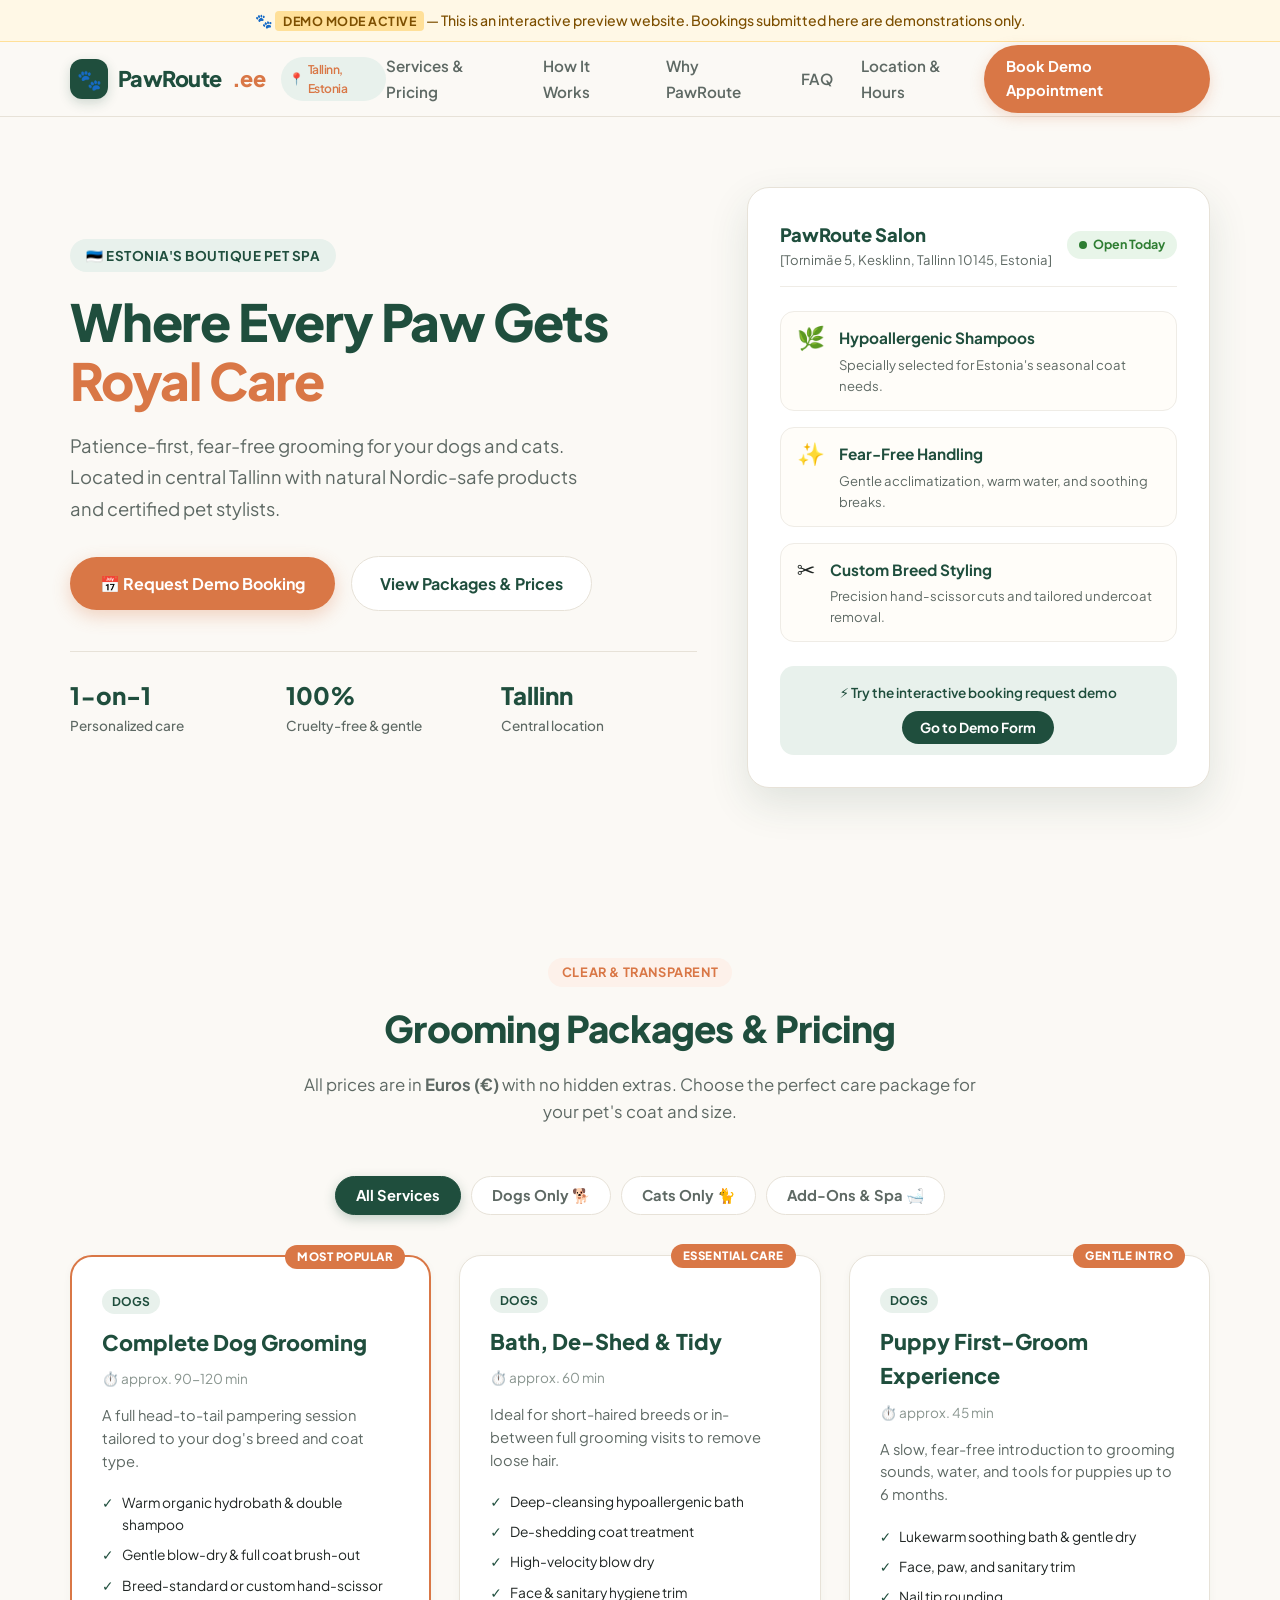
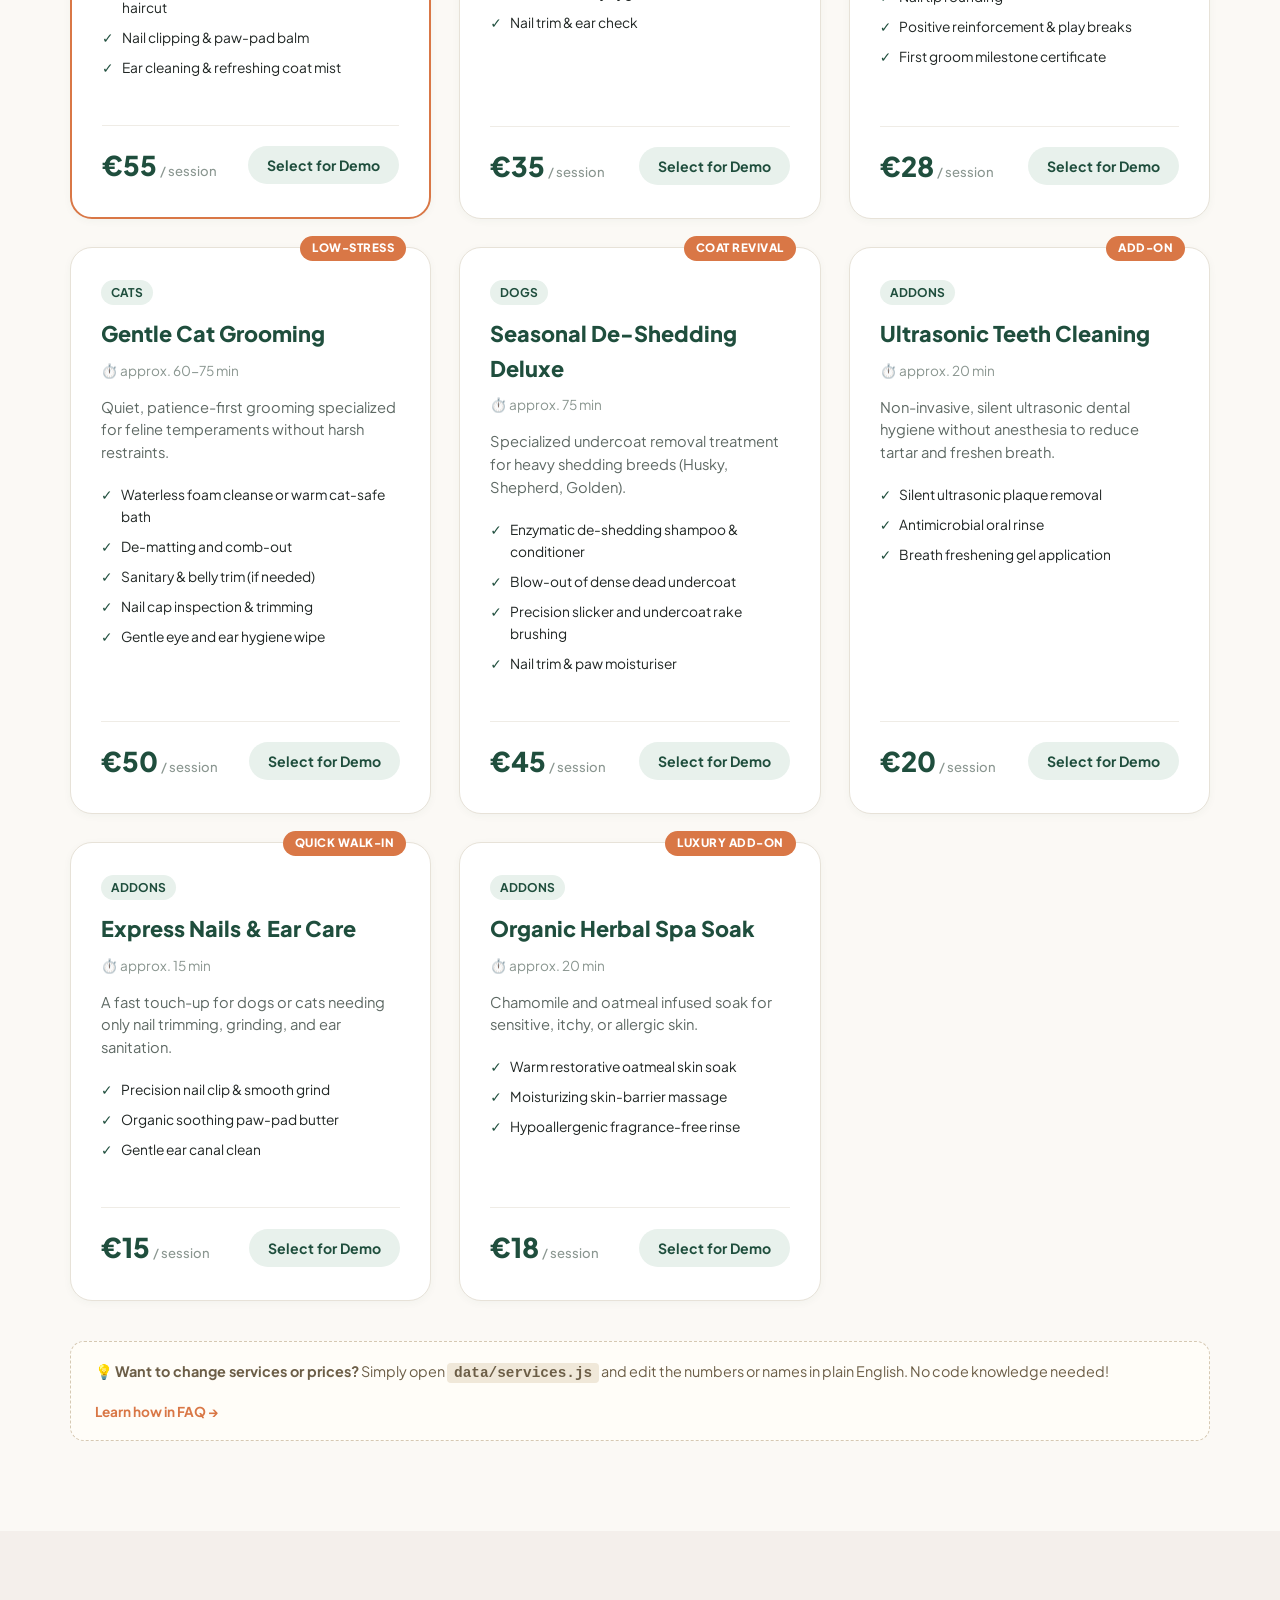
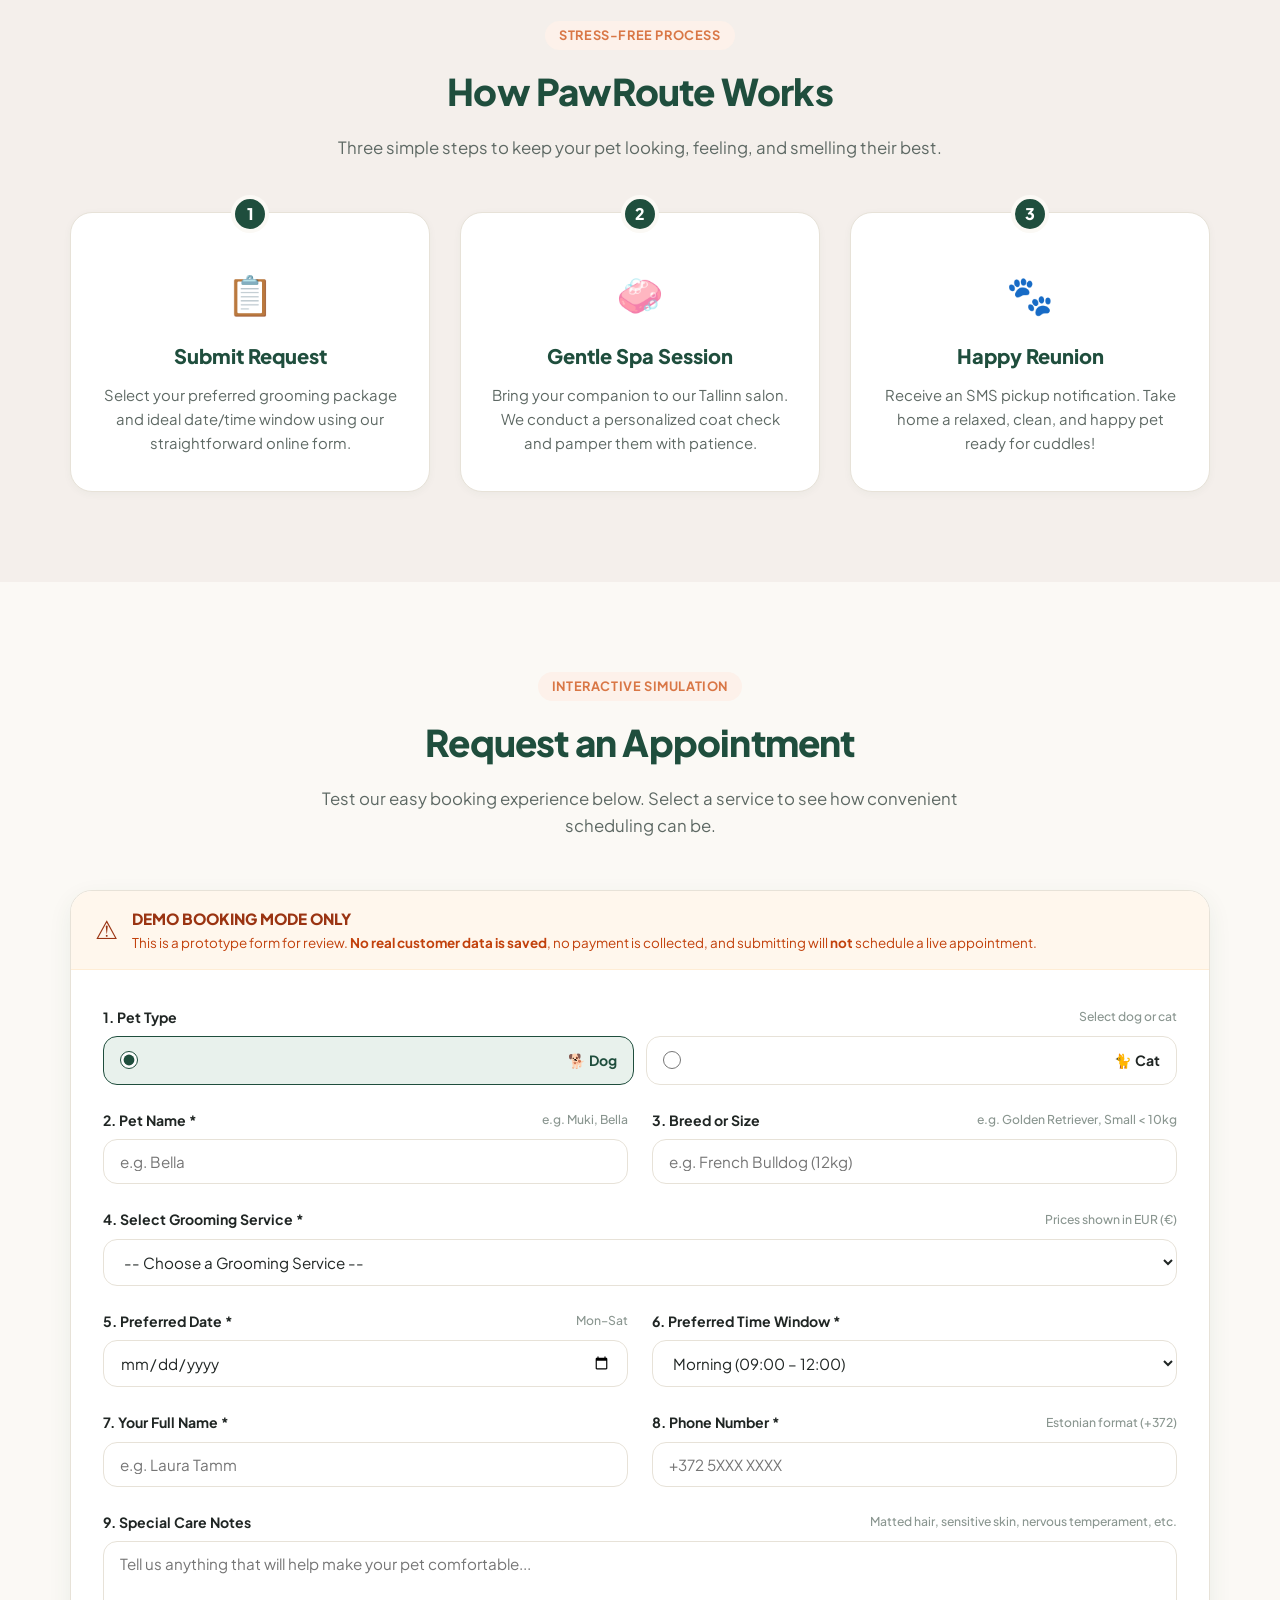
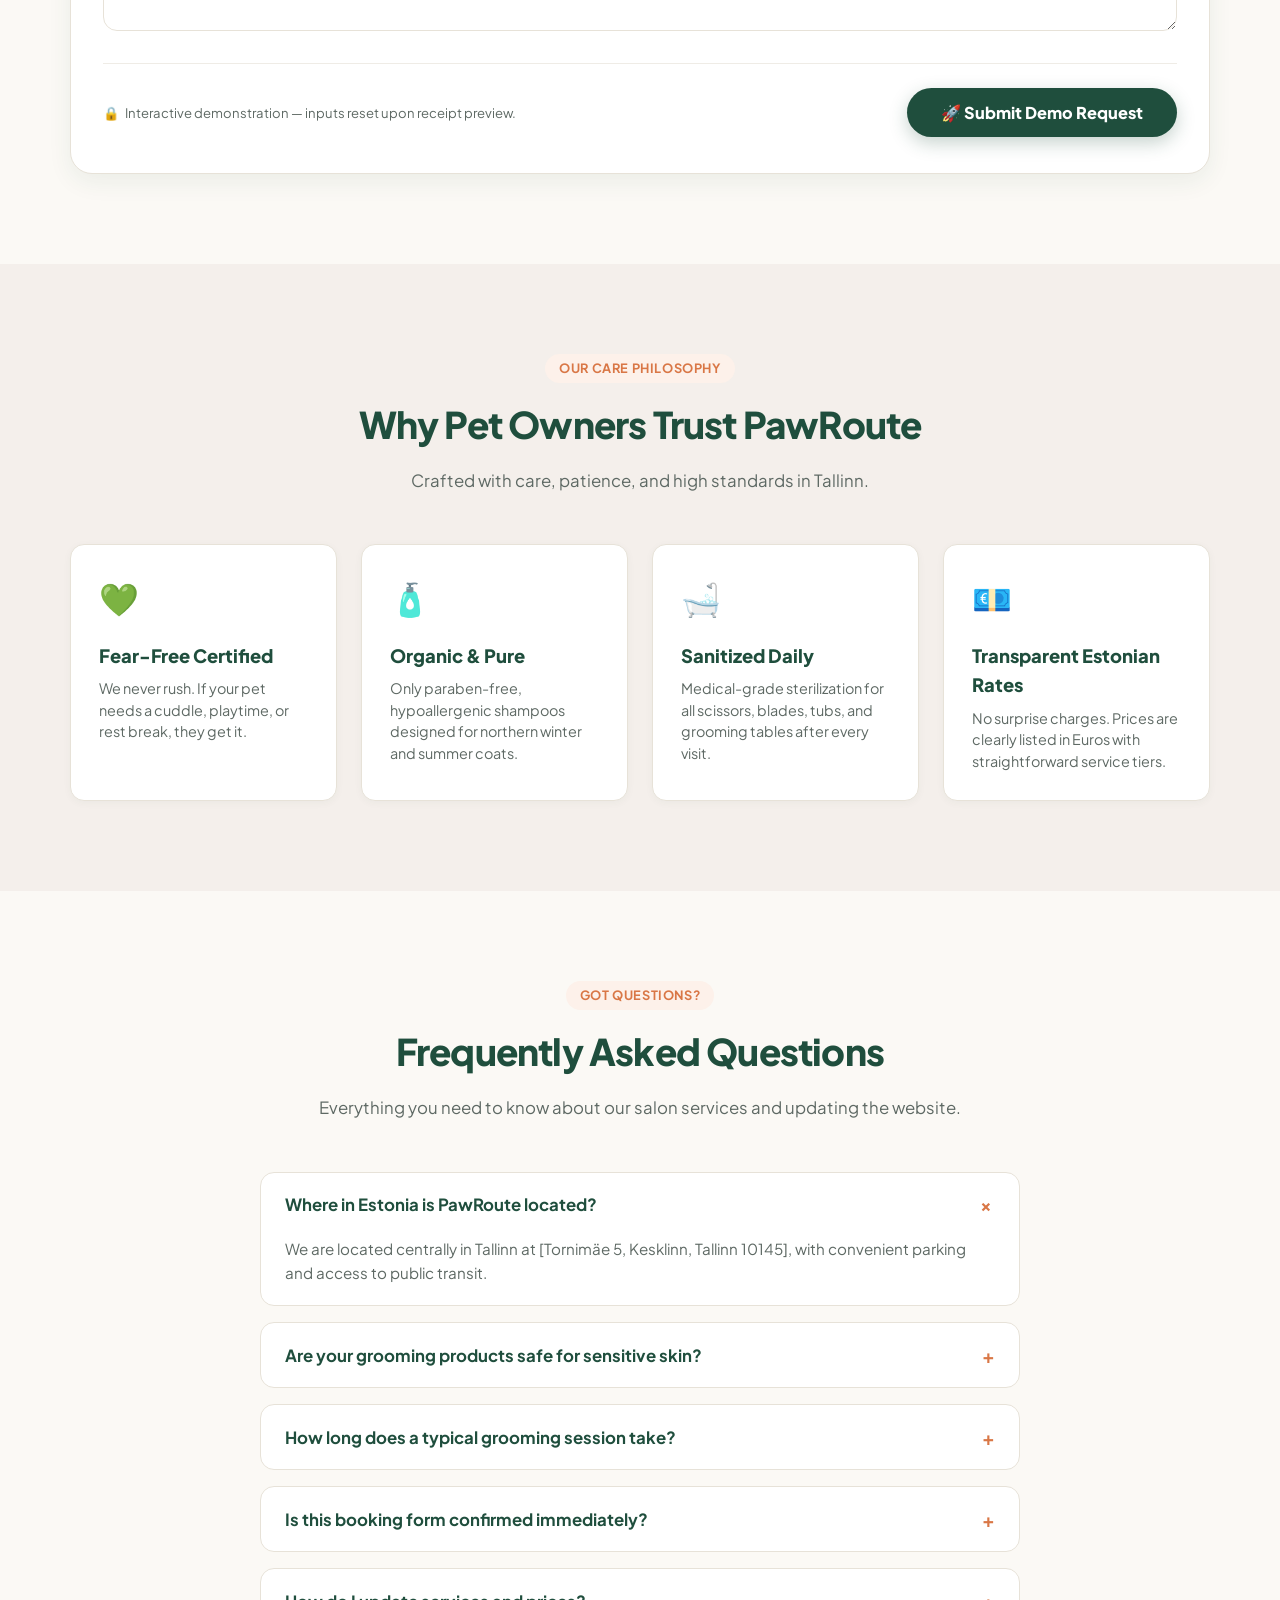
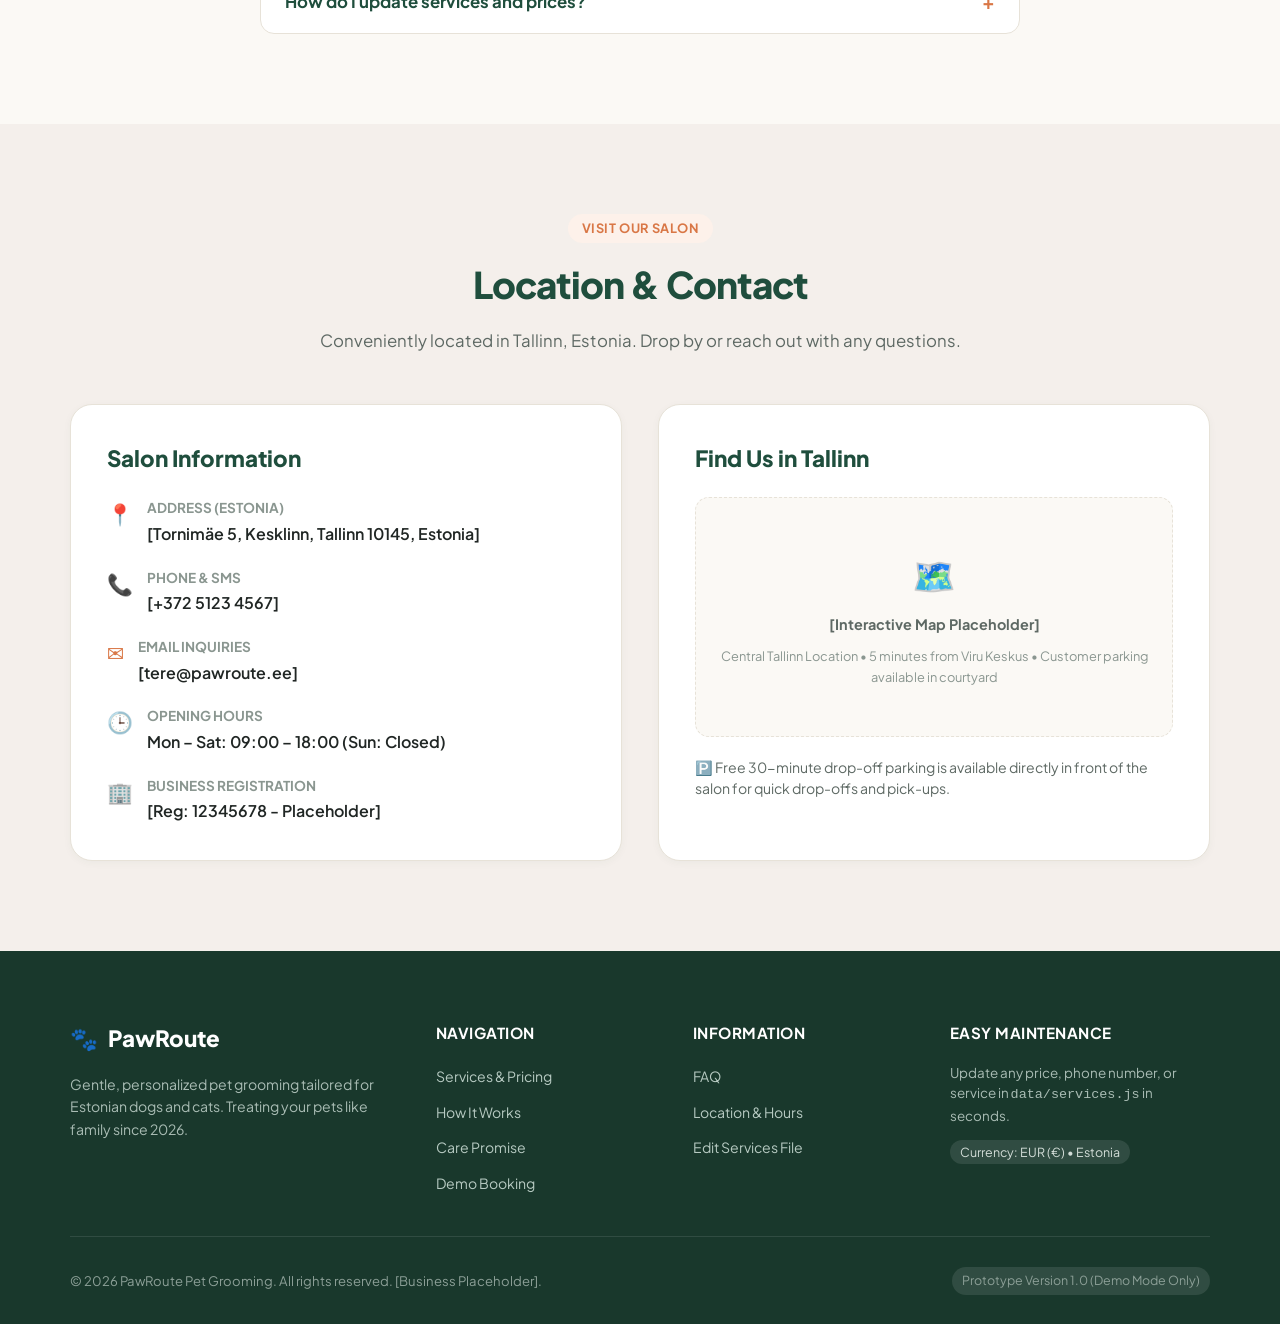
==== index.html @ 3803ff87 "Initial commit: PawRoute pet grooming website prototype" ====
<!DOCTYPE html>
<html lang="en">
<head>
  <meta charset="UTF-8">
  <meta name="viewport" content="width=device-width, initial-scale=1.0">
  <title>PawRoute | Gentle Pet Grooming in Estonia</title>
  <meta name="description" content="PawRoute is Estonia's premier pet grooming salon. Gentle, stress-free grooming for dogs and cats with transparent pricing in Euros.">
  
  <!-- Google Fonts -->
  <link rel="preconnect" href="https://fonts.googleapis.com">
  <link rel="preconnect" href="https://fonts.gstatic.com" crossorigin>
  <link href="https://fonts.googleapis.com/css2?family=Plus+Jakarta+Sans:wght@400;500;600;700;800&display=swap" rel="stylesheet">
  
  <!-- Site Stylesheet -->
  <link rel="stylesheet" href="styles.css">
</head>
<body>

  <!-- Top Demo Banner -->
  <div class="demo-top-bar" role="status">
    <span>🐾 <strong>Demo Mode Active</strong> — This is an interactive preview website. Bookings submitted here are demonstrations only.</span>
  </div>

  <!-- Site Header -->
  <header class="site-header">
    <div class="container">
      <nav class="nav-wrap" aria-label="Main Navigation">
        <!-- Logo -->
        <a href="#hero" class="logo">
          <div class="logo-icon">🐾</div>
          PawRoute<span>.ee</span>
          <span class="location-badge">📍 <span class="header-location-text">Tallinn, Estonia</span></span>
        </a>

        <!-- Desktop Navigation Links -->
        <ul class="nav-links" id="nav-links">
          <li><a href="#services">Services & Pricing</a></li>
          <li><a href="#how-it-works">How It Works</a></li>
          <li><a href="#why-us">Why PawRoute</a></li>
          <li><a href="#faq">FAQ</a></li>
          <li><a href="#contact">Location & Hours</a></li>
        </ul>

        <!-- Right Action Button -->
        <a href="#booking" class="nav-cta-btn">Book Demo Appointment</a>

        <!-- Mobile Toggle Button -->
        <button type="button" class="mobile-toggle" id="mobile-menu-btn" aria-label="Toggle navigation menu">
          ☰
        </button>
      </nav>
    </div>
  </header>

  <!-- Hero Section -->
  <section class="hero-section" id="hero">
    <div class="container">
      <div class="hero-grid">
        <!-- Left Hero Content -->
        <div class="hero-content">
          <div class="hero-tag">🇪🇪 Estonia's Boutique Pet Spa</div>
          <h1 class="hero-title">Where Every Paw Gets <em>Royal Care</em></h1>
          <p class="hero-subtitle">
            Patience-first, fear-free grooming for your dogs and cats. Located in central Tallinn with natural Nordic-safe products and certified pet stylists.
          </p>

          <div class="hero-actions">
            <a href="#booking" class="btn-primary">
              <span>📅 Request Demo Booking</span>
            </a>
            <a href="#services" class="btn-secondary">
              <span>View Packages & Prices</span>
            </a>
          </div>

          <!-- Hero Highlights / Stats -->
          <div class="hero-stats">
            <div class="stat-item">
              <h4>1-on-1</h4>
              <p>Personalized care</p>
            </div>
            <div class="stat-item">
              <h4>100%</h4>
              <p>Cruelty-free & gentle</p>
            </div>
            <div class="stat-item">
              <h4>Tallinn</h4>
              <p>Central location</p>
            </div>
          </div>
        </div>

        <!-- Right Hero Visual Card -->
        <div class="hero-visual">
          <div class="hero-visual-card">
            <div class="salon-preview-header">
              <div>
                <h4 style="font-weight: 800; color: var(--color-primary); font-size: 1.15rem;">PawRoute Salon</h4>
                <p style="font-size: 0.82rem; color: var(--text-muted);"><span class="js-salon-address">[Tornimäe 5, Kesklinn, Tallinn]</span></p>
              </div>
              <div class="salon-badge-status">Open Today</div>
            </div>

            <ul class="preview-features-list">
              <li class="preview-feature-item">
                <span class="preview-feature-icon">🌿</span>
                <div class="preview-feature-text">
                  <h5>Hypoallergenic Shampoos</h5>
                  <p>Specially selected for Estonia's seasonal coat needs.</p>
                </div>
              </li>
              <li class="preview-feature-item">
                <span class="preview-feature-icon">✨</span>
                <div class="preview-feature-text">
                  <h5>Fear-Free Handling</h5>
                  <p>Gentle acclimatization, warm water, and soothing breaks.</p>
                </div>
              </li>
              <li class="preview-feature-item">
                <span class="preview-feature-icon">✂️</span>
                <div class="preview-feature-text">
                  <h5>Custom Breed Styling</h5>
                  <p>Precision hand-scissor cuts and tailored undercoat removal.</p>
                </div>
              </li>
            </ul>

            <div class="quick-book-chip">
              <p>⚡ Try the interactive booking request demo</p>
              <a href="#booking" class="btn-chip">Go to Demo Form</a>
            </div>
          </div>
        </div>
      </div>
    </div>
  </section>

  <!-- Services & Pricing Section -->
  <section class="section-pad" id="services">
    <div class="container">
      <div class="section-head">
        <span class="section-tag">Clear & Transparent</span>
        <h2 class="section-title">Grooming Packages & Pricing</h2>
        <p class="section-subtitle">
          All prices are in <strong>Euros (€)</strong> with no hidden extras. Choose the perfect care package for your pet's coat and size.
        </p>
      </div>

      <!-- Filter Buttons -->
      <div class="services-filter-bar">
        <button type="button" class="filter-btn active" data-category="all">All Services</button>
        <button type="button" class="filter-btn" data-category="dogs">Dogs Only 🐕</button>
        <button type="button" class="filter-btn" data-category="cats">Cats Only 🐈</button>
        <button type="button" class="filter-btn" data-category="addons">Add-Ons & Spa 🛁</button>
      </div>

      <!-- Dynamic Services Grid (populated by app.js from data/services.js) -->
      <div class="services-grid" id="services-grid">
        <!-- Rendered via JavaScript -->
        <noscript>
          <div class="service-card">
            <h3>JavaScript Required</h3>
            <p>Please enable JavaScript to view dynamic services, or edit <code>data/services.js</code>.</p>
          </div>
        </noscript>
      </div>

      <!-- Beginner Update Hint Box -->
      <div class="update-tip-box">
        <div class="update-tip-text">
          💡 <strong>Want to change services or prices?</strong> Simply open <code>data/services.js</code> and edit the numbers or names in plain English. No code knowledge needed!
        </div>
        <a href="#faq" style="font-size: 0.85rem; font-weight: 700; color: var(--color-accent);">Learn how in FAQ →</a>
      </div>
    </div>
  </section>

  <!-- How It Works Section -->
  <section class="section-pad-alt" id="how-it-works">
    <div class="container">
      <div class="section-head">
        <span class="section-tag">Stress-Free Process</span>
        <h2 class="section-title">How PawRoute Works</h2>
        <p class="section-subtitle">
          Three simple steps to keep your pet looking, feeling, and smelling their best.
        </p>
      </div>

      <div class="steps-grid">
        <!-- Step 1 -->
        <div class="step-card">
          <div class="step-number">1</div>
          <div class="step-icon">📋</div>
          <h3 class="step-title">Submit Request</h3>
          <p class="step-desc">
            Select your preferred grooming package and ideal date/time window using our straightforward online form.
          </p>
        </div>

        <!-- Step 2 -->
        <div class="step-card">
          <div class="step-number">2</div>
          <div class="step-icon">🧼</div>
          <h3 class="step-title">Gentle Spa Session</h3>
          <p class="step-desc">
            Bring your companion to our Tallinn salon. We conduct a personalized coat check and pamper them with patience.
          </p>
        </div>

        <!-- Step 3 -->
        <div class="step-card">
          <div class="step-number">3</div>
          <div class="step-icon">🐾</div>
          <h3 class="step-title">Happy Reunion</h3>
          <p class="step-desc">
            Receive an SMS pickup notification. Take home a relaxed, clean, and happy pet ready for cuddles!
          </p>
        </div>
      </div>
    </div>
  </section>

  <!-- Interactive Demo Booking Section -->
  <section class="section-pad" id="booking">
    <div class="container">
      <div class="section-head">
        <span class="section-tag">Interactive Simulation</span>
        <h2 class="section-title">Request an Appointment</h2>
        <p class="section-subtitle">
          Test our easy booking experience below. Select a service to see how convenient scheduling can be.
        </p>
      </div>

      <div class="booking-section-wrapper">
        <!-- Prominent Demo Notice Banner -->
        <div class="booking-disclaimer-banner">
          <div class="booking-disclaimer-icon">⚠️</div>
          <div class="booking-disclaimer-text">
            <h4>DEMO BOOKING MODE ONLY</h4>
            <p>
              This is a prototype form for review. <strong>No real customer data is saved</strong>, no payment is collected, and submitting will <strong>not</strong> schedule a live appointment.
            </p>
          </div>
        </div>

        <!-- Booking Form -->
        <div class="booking-form-body">
          <form id="demo-booking-form">
            <div class="form-layout-grid">
              
              <!-- 1. Pet Species -->
              <div class="form-group form-full-width">
                <label>1. Pet Type <span class="hint">Select dog or cat</span></label>
                <div class="species-selector">
                  <label class="species-chip">
                    <input type="radio" name="pet-species" value="Dog" checked>
                    <span>🐕 Dog</span>
                  </label>
                  <label class="species-chip">
                    <input type="radio" name="pet-species" value="Cat">
                    <span>🐈 Cat</span>
                  </label>
                </div>
              </div>

              <!-- 2. Pet Name -->
              <div class="form-group">
                <label for="pet-name">2. Pet Name * <span class="hint">e.g. Muki, Bella</span></label>
                <input type="text" id="pet-name" class="form-input" placeholder="e.g. Bella" required>
              </div>

              <!-- 3. Breed / Size -->
              <div class="form-group">
                <label for="pet-breed">3. Breed or Size <span class="hint">e.g. Golden Retriever, Small &lt; 10kg</span></label>
                <input type="text" id="pet-breed" class="form-input" placeholder="e.g. French Bulldog (12kg)">
              </div>

              <!-- 4. Service Selection (Populated via JS) -->
              <div class="form-group form-full-width">
                <label for="booking-service">4. Select Grooming Service * <span class="hint">Prices shown in EUR (€)</span></label>
                <select id="booking-service" class="form-select" required>
                  <option value="">Loading services from data/services.js...</option>
                </select>
              </div>

              <!-- 5. Preferred Date -->
              <div class="form-group">
                <label for="booking-date">5. Preferred Date * <span class="hint">Mon–Sat</span></label>
                <input type="date" id="booking-date" class="form-input" required>
              </div>

              <!-- 6. Preferred Time Window -->
              <div class="form-group">
                <label for="booking-time">6. Preferred Time Window *</label>
                <select id="booking-time" class="form-select" required>
                  <option value="Morning (09:00 - 12:00)">Morning (09:00 – 12:00)</option>
                  <option value="Afternoon (12:00 - 15:00)">Afternoon (12:00 – 15:00)</option>
                  <option value="Late Afternoon (15:00 - 18:00)">Late Afternoon (15:00 – 18:00)</option>
                  <option value="Flexible / Any Time">Flexible / Any time</option>
                </select>
              </div>

              <!-- 7. Owner Name -->
              <div class="form-group">
                <label for="owner-name">7. Your Full Name *</label>
                <input type="text" id="owner-name" class="form-input" placeholder="e.g. Laura Tamm" required>
              </div>

              <!-- 8. Owner Phone (Estonia Placeholder format) -->
              <div class="form-group">
                <label for="owner-phone">8. Phone Number * <span class="hint">Estonian format (+372)</span></label>
                <input type="tel" id="owner-phone" class="form-input" placeholder="+372 5XXX XXXX" required>
              </div>

              <!-- 9. Special Notes -->
              <div class="form-group form-full-width">
                <label for="booking-notes">9. Special Care Notes <span class="hint">Matted hair, sensitive skin, nervous temperament, etc.</span></label>
                <textarea id="booking-notes" class="form-textarea" placeholder="Tell us anything that will help make your pet comfortable..."></textarea>
              </div>

            </div>

            <!-- Footer Actions -->
            <div class="form-footer-actions">
              <div class="form-security-note">
                🔒 <span>Interactive demonstration — inputs reset upon receipt preview.</span>
              </div>
              <button type="submit" class="btn-submit-booking">
                🚀 Submit Demo Request
              </button>
            </div>
          </form>
        </div>
      </div>
    </div>
  </section>

  <!-- Demo Confirmation Modal -->
  <div class="demo-modal-overlay" id="demo-modal" role="dialog" aria-modal="true" aria-labelledby="modal-title" tabindex="-1">
    <div class="demo-modal-card">
      <span class="modal-demo-badge">Demo Mode Simulation</span>
      <h3 class="modal-header-title" id="modal-title">Demo Request Generated!</h3>
      <p class="modal-header-desc">
        Here is what the pet owner would see. <strong>Important:</strong> No real appointment has been booked and no customer data was saved.
      </p>

      <!-- Simulated Receipt Box -->
      <div class="modal-receipt-box">
        <div class="receipt-row">
          <span class="receipt-label">Demo Reference:</span>
          <span class="receipt-val" id="receipt-ref">DEMO-0000</span>
        </div>
        <div class="receipt-row">
          <span class="receipt-label">Pet Details:</span>
          <span class="receipt-val" id="receipt-pet">Bella</span>
        </div>
        <div class="receipt-row">
          <span class="receipt-label">Requested Service:</span>
          <span class="receipt-val" id="receipt-service">Complete Dog Grooming</span>
        </div>
        <div class="receipt-row">
          <span class="receipt-label">Requested Date & Window:</span>
          <span class="receipt-val" id="receipt-datetime">2026-11-01</span>
        </div>
        <div class="receipt-row">
          <span class="receipt-label">Contact:</span>
          <span class="receipt-val" id="receipt-owner">Guest</span>
        </div>
        <div class="receipt-row">
          <span class="receipt-label">Estimated Total:</span>
          <span class="receipt-val" id="receipt-total">€55</span>
        </div>
      </div>

      <!-- What Would Happen In Production -->
      <div class="modal-checklist-box">
        <h5>What a Real Production Booking Would Do:</h5>
        <ul>
          <li>Save the customer record securely in a database (e.g. Supabase, PostgreSQL).</li>
          <li>Check real-time groomer calendar availability (e.g. Google Calendar API).</li>
          <li>Send an instant confirmation email / SMS to both the pet owner and the salon.</li>
          <li>Optionally charge a deposit via Estonian bank link or Stripe.</li>
        </ul>
      </div>

      <button type="button" class="btn-close-modal" id="btn-close-modal">
        Close Preview & Try Another
      </button>
    </div>
  </div>

  <!-- Why PawRoute Section -->
  <section class="section-pad-alt" id="why-us">
    <div class="container">
      <div class="section-head">
        <span class="section-tag">Our Care Philosophy</span>
        <h2 class="section-title">Why Pet Owners Trust PawRoute</h2>
        <p class="section-subtitle">
          Crafted with care, patience, and high standards in Tallinn.
        </p>
      </div>

      <div class="pillars-grid">
        <div class="pillar-card">
          <span class="pillar-icon">💚</span>
          <h4 class="pillar-title">Fear-Free Certified</h4>
          <p class="pillar-desc">We never rush. If your pet needs a cuddle, playtime, or rest break, they get it.</p>
        </div>
        <div class="pillar-card">
          <span class="pillar-icon">🧴</span>
          <h4 class="pillar-title">Organic & Pure</h4>
          <p class="pillar-desc">Only paraben-free, hypoallergenic shampoos designed for northern winter and summer coats.</p>
        </div>
        <div class="pillar-card">
          <span class="pillar-icon">🛁</span>
          <h4 class="pillar-title">Sanitized Daily</h4>
          <p class="pillar-desc">Medical-grade sterilization for all scissors, blades, tubs, and grooming tables after every visit.</p>
        </div>
        <div class="pillar-card">
          <span class="pillar-icon">💶</span>
          <h4 class="pillar-title">Transparent Estonian Rates</h4>
          <p class="pillar-desc">No surprise charges. Prices are clearly listed in Euros with straightforward service tiers.</p>
        </div>
      </div>
    </div>
  </section>

  <!-- FAQ Section -->
  <section class="section-pad" id="faq">
    <div class="container">
      <div class="section-head">
        <span class="section-tag">Got Questions?</span>
        <h2 class="section-title">Frequently Asked Questions</h2>
        <p class="section-subtitle">
          Everything you need to know about our salon services and updating the website.
        </p>
      </div>

      <div class="faq-wrap" id="faq-accordion">
        <!-- FAQ items populated via app.js from data/services.js -->
      </div>
    </div>
  </section>

  <!-- Contact & Location Section -->
  <section class="section-pad-alt" id="contact">
    <div class="container">
      <div class="section-head">
        <span class="section-tag">Visit Our Salon</span>
        <h2 class="section-title">Location & Contact</h2>
        <p class="section-subtitle">
          Conveniently located in Tallinn, Estonia. Drop by or reach out with any questions.
        </p>
      </div>

      <div class="contact-grid">
        <!-- Info Card -->
        <div class="contact-info-card">
          <h3>Salon Information</h3>
          <ul class="contact-list">
            <li>
              <span class="contact-icon">📍</span>
              <div class="contact-detail">
                <h5>Address (Estonia)</h5>
                <p class="js-salon-address">[Tornimäe 5, Kesklinn, Tallinn 10145, Estonia]</p>
              </div>
            </li>
            <li>
              <span class="contact-icon">📞</span>
              <div class="contact-detail">
                <h5>Phone & SMS</h5>
                <p><a href="tel:+37251234567" class="js-salon-phone">[+372 5123 4567]</a></p>
              </div>
            </li>
            <li>
              <span class="contact-icon">✉️</span>
              <div class="contact-detail">
                <h5>Email Inquiries</h5>
                <p><a href="mailto:tere@pawroute.ee" class="js-salon-email">[tere@pawroute.ee]</a></p>
              </div>
            </li>
            <li>
              <span class="contact-icon">🕒</span>
              <div class="contact-detail">
                <h5>Opening Hours</h5>
                <p class="js-salon-hours">Mon – Sat: 09:00 – 18:00 (Sun: Closed)</p>
              </div>
            </li>
            <li>
              <span class="contact-icon">🏢</span>
              <div class="contact-detail">
                <h5>Business Registration</h5>
                <p class="js-salon-reg">[Reg: 12345678 - Placeholder]</p>
              </div>
            </li>
          </ul>
        </div>

        <!-- Location Map Card -->
        <div class="contact-map-card">
          <h3>Find Us in Tallinn</h3>
          <div class="map-placeholder-box">
            <span class="map-icon">🗺️</span>
            <p><strong>[Interactive Map Placeholder]</strong></p>
            <p style="font-size: 0.8rem; color: var(--text-light);">
              Central Tallinn Location • 5 minutes from Viru Keskus • Customer parking available in courtyard
            </p>
          </div>
          <p style="font-size: 0.88rem; color: var(--text-muted); line-height: 1.5;">
            🅿️ Free 30-minute drop-off parking is available directly in front of the salon for quick drop-offs and pick-ups.
          </p>
        </div>
      </div>
    </div>
  </section>

  <!-- Site Footer -->
  <footer class="site-footer">
    <div class="container">
      <div class="footer-top">
        <div class="footer-brand">
          <div class="footer-logo">
            <span>🐾</span> PawRoute
          </div>
          <p>
            Gentle, personalized pet grooming tailored for Estonian dogs and cats. Treating your pets like family since 2026.
          </p>
        </div>

        <div class="footer-col">
          <h4>Navigation</h4>
          <ul class="footer-links">
            <li><a href="#services">Services & Pricing</a></li>
            <li><a href="#how-it-works">How It Works</a></li>
            <li><a href="#why-us">Care Promise</a></li>
            <li><a href="#booking">Demo Booking</a></li>
          </ul>
        </div>

        <div class="footer-col">
          <h4>Information</h4>
          <ul class="footer-links">
            <li><a href="#faq">FAQ</a></li>
            <li><a href="#contact">Location & Hours</a></li>
            <li><a href="data/services.js">Edit Services File</a></li>
          </ul>
        </div>

        <div class="footer-col">
          <h4>Easy Maintenance</h4>
          <p style="font-size: 0.84rem; color: #A9BCB4; line-height: 1.5; margin-bottom: 12px;">
            Update any price, phone number, or service in <code>data/services.js</code> in seconds.
          </p>
          <span class="footer-demo-tag">Currency: EUR (€) • Estonia</span>
        </div>
      </div>

      <div class="footer-bottom">
        <div>
          © 2026 PawRoute Pet Grooming. All rights reserved. [Business Placeholder].
        </div>
        <div class="footer-demo-tag">
          Prototype Version 1.0 (Demo Mode Only)
        </div>
      </div>
    </div>
  </footer>

  <!-- Scripts -->
  <!-- 1. Central Configuration & Services Data -->
  <script src="data/services.js"></script>
  <!-- 2. Main Site Application Logic -->
  <script src="app.js"></script>
</body>
</html>
---- styles.css ----
/* =====================================================================
   PAWROUTE - Modern Pet Grooming Stylesheet
   Designed for responsiveness, beauty, clarity, and ease of maintenance.
   ===================================================================== */

:root {
  /* Color Palette */
  --color-primary: #1F4E3D;        /* Deep Forest Green */
  --color-primary-hover: #163B2E;
  --color-primary-soft: #E8F1EC;
  --color-accent: #D97746;         /* Warm Terracotta / Amber */
  --color-accent-hover: #C26334;
  --color-accent-soft: #FDF1EA;
  --color-gold: #DDA15E;

  /* Neutrals */
  --bg-page: #FBF9F5;              /* Warm Nordic Cream */
  --bg-card: #FFFFFF;
  --bg-subtle: #F3EFE8;
  --bg-highlight: #FFFDF9;

  /* Typography */
  --text-main: #202624;
  --text-muted: #5E6964;
  --text-light: #8A9690;
  --text-white: #FFFFFF;

  /* Borders & Shadows */
  --border-light: #E7E2D8;
  --border-subtle: #EFECE6;
  --radius-sm: 8px;
  --radius-md: 14px;
  --radius-lg: 22px;
  --radius-pill: 9999px;

  --shadow-sm: 0 2px 8px rgba(31, 78, 61, 0.04);
  --shadow-md: 0 8px 24px rgba(31, 78, 61, 0.07);
  --shadow-lg: 0 16px 40px rgba(31, 78, 61, 0.12);

  /* Layout */
  --container-max: 1180px;
  --transition: all 0.25s cubic-bezier(0.16, 1, 0.3, 1);
  --font-family: 'Plus Jakarta Sans', system-ui, -apple-system, BlinkMacSystemFont, "Segoe UI", Roboto, sans-serif;
}

/* Base & Reset */
*, *::before, *::after {
  box-sizing: border-box;
  margin: 0;
  padding: 0;
}

html {
  scroll-behavior: smooth;
  font-size: 16px;
}

body {
  font-family: var(--font-family);
  background-color: var(--bg-page);
  color: var(--text-main);
  line-height: 1.6;
  -webkit-font-smoothing: antialiased;
}

img {
  max-width: 100%;
  display: block;
}

a {
  color: inherit;
  text-decoration: none;
  transition: var(--transition);
}

button {
  font-family: inherit;
  cursor: pointer;
  border: none;
  background: none;
  transition: var(--transition);
}

.container {
  width: 100%;
  max-width: var(--container-max);
  margin-left: auto;
  margin-right: auto;
  padding-left: 20px;
  padding-right: 20px;
}

/* =====================================================================
   Top Demo Notification Banner
   ===================================================================== */
.demo-top-bar {
  background: #FFF8E6;
  border-bottom: 1px solid #FFE099;
  color: #7D4F00;
  font-size: 0.88rem;
  padding: 9px 16px;
  text-align: center;
  font-weight: 500;
  display: flex;
  align-items: center;
  justify-content: center;
  gap: 8px;
  flex-wrap: wrap;
}

.demo-top-bar strong {
  background: #FFE099;
  padding: 2px 8px;
  border-radius: 4px;
  font-size: 0.78rem;
  text-transform: uppercase;
  letter-spacing: 0.5px;
}

/* =====================================================================
   Header & Navigation
   ===================================================================== */
.site-header {
  position: sticky;
  top: 0;
  background: rgba(251, 249, 245, 0.95);
  backdrop-filter: blur(12px);
  -webkit-backdrop-filter: blur(12px);
  z-index: 100;
  border-bottom: 1px solid var(--border-light);
  transition: var(--transition);
}

.nav-wrap {
  display: flex;
  align-items: center;
  justify-content: space-between;
  height: 74px;
}

.logo {
  display: flex;
  align-items: center;
  gap: 10px;
  font-size: 1.35rem;
  font-weight: 800;
  color: var(--color-primary);
  letter-spacing: -0.5px;
}

.logo-icon {
  background: var(--color-primary);
  color: var(--text-white);
  width: 40px;
  height: 40px;
  border-radius: 12px;
  display: grid;
  place-items: center;
  font-size: 1.25rem;
  box-shadow: 0 4px 12px rgba(31, 78, 61, 0.2);
}

.logo span {
  color: var(--color-accent);
}

.location-badge {
  display: inline-flex;
  align-items: center;
  gap: 4px;
  font-size: 0.75rem;
  background: var(--color-primary-soft);
  color: var(--color-primary);
  font-weight: 600;
  padding: 3px 8px;
  border-radius: var(--radius-pill);
  margin-left: 6px;
}

.nav-links {
  display: flex;
  align-items: center;
  gap: 28px;
  list-style: none;
}

.nav-links a {
  font-weight: 600;
  color: var(--text-muted);
  font-size: 0.95rem;
  padding: 6px 0;
  position: relative;
}

.nav-links a:hover,
.nav-links a.active {
  color: var(--color-primary);
}

.nav-cta-btn {
  background: var(--color-accent);
  color: var(--text-white);
  padding: 10px 22px;
  border-radius: var(--radius-pill);
  font-weight: 700;
  font-size: 0.92rem;
  box-shadow: 0 4px 14px rgba(217, 119, 70, 0.25);
}

.nav-cta-btn:hover {
  background: var(--color-accent-hover);
  transform: translateY(-1px);
  box-shadow: 0 6px 18px rgba(217, 119, 70, 0.35);
}

/* Mobile Nav Toggle */
.mobile-toggle {
  display: none;
  font-size: 1.5rem;
  color: var(--color-primary);
  padding: 8px;
  border-radius: var(--radius-sm);
}

/* =====================================================================
   Hero Section
   ===================================================================== */
.hero-section {
  padding: 70px 0 80px;
  position: relative;
  overflow: hidden;
}

.hero-grid {
  display: grid;
  grid-template-columns: 1.15fr 0.85fr;
  gap: 50px;
  align-items: center;
}

.hero-tag {
  display: inline-flex;
  align-items: center;
  gap: 8px;
  background: var(--color-primary-soft);
  color: var(--color-primary);
  font-weight: 700;
  font-size: 0.84rem;
  padding: 6px 16px;
  border-radius: var(--radius-pill);
  margin-bottom: 20px;
  text-transform: uppercase;
  letter-spacing: 0.5px;
}

.hero-title {
  font-size: 3.2rem;
  line-height: 1.15;
  font-weight: 800;
  letter-spacing: -1.2px;
  color: var(--color-primary);
  margin-bottom: 20px;
}

.hero-title em {
  font-style: normal;
  color: var(--color-accent);
  position: relative;
}

.hero-subtitle {
  font-size: 1.15rem;
  line-height: 1.7;
  color: var(--text-muted);
  margin-bottom: 32px;
  max-width: 540px;
}

.hero-actions {
  display: flex;
  align-items: center;
  gap: 16px;
  flex-wrap: wrap;
  margin-bottom: 40px;
}

.btn-primary {
  background: var(--color-accent);
  color: var(--text-white);
  padding: 14px 30px;
  border-radius: var(--radius-pill);
  font-weight: 700;
  font-size: 1rem;
  display: inline-flex;
  align-items: center;
  gap: 10px;
  box-shadow: 0 6px 18px rgba(217, 119, 70, 0.3);
}

.btn-primary:hover {
  background: var(--color-accent-hover);
  transform: translateY(-2px);
  box-shadow: 0 10px 24px rgba(217, 119, 70, 0.38);
}

.btn-secondary {
  background: var(--bg-card);
  color: var(--color-primary);
  border: 1.5px solid var(--border-light);
  padding: 14px 28px;
  border-radius: var(--radius-pill);
  font-weight: 700;
  font-size: 1rem;
  display: inline-flex;
  align-items: center;
  gap: 8px;
}

.btn-secondary:hover {
  border-color: var(--color-primary);
  background: var(--color-primary-soft);
  transform: translateY(-2px);
}

.hero-stats {
  display: grid;
  grid-template-columns: repeat(3, 1fr);
  gap: 20px;
  padding-top: 24px;
  border-top: 1px solid var(--border-light);
}

.stat-item h4 {
  font-size: 1.5rem;
  font-weight: 800;
  color: var(--color-primary);
}

.stat-item p {
  font-size: 0.85rem;
  color: var(--text-muted);
  font-weight: 500;
}

/* Hero Visual Showcase Card */
.hero-visual-card {
  background: var(--bg-card);
  border-radius: var(--radius-lg);
  padding: 32px;
  border: 1px solid var(--border-light);
  box-shadow: var(--shadow-lg);
  position: relative;
}

.salon-preview-header {
  display: flex;
  align-items: center;
  justify-content: space-between;
  margin-bottom: 24px;
  padding-bottom: 16px;
  border-bottom: 1px solid var(--border-subtle);
}

.salon-badge-status {
  display: inline-flex;
  align-items: center;
  gap: 6px;
  background: #E8F5E9;
  color: #2E7D32;
  font-size: 0.78rem;
  font-weight: 700;
  padding: 4px 12px;
  border-radius: var(--radius-pill);
}

.salon-badge-status::before {
  content: '';
  width: 8px;
  height: 8px;
  background: #2E7D32;
  border-radius: 50%;
  animation: pulse 2s infinite;
}

@keyframes pulse {
  0% { opacity: 1; transform: scale(1); }
  50% { opacity: 0.5; transform: scale(1.3); }
  100% { opacity: 1; transform: scale(1); }
}

.preview-features-list {
  list-style: none;
  display: flex;
  flex-direction: column;
  gap: 16px;
}

.preview-feature-item {
  display: flex;
  align-items: flex-start;
  gap: 14px;
  background: var(--bg-highlight);
  padding: 14px 16px;
  border-radius: var(--radius-md);
  border: 1px solid var(--border-subtle);
}

.preview-feature-icon {
  font-size: 1.4rem;
  line-height: 1;
}

.preview-feature-text h5 {
  font-size: 0.96rem;
  font-weight: 700;
  color: var(--color-primary);
  margin-bottom: 3px;
}

.preview-feature-text p {
  font-size: 0.82rem;
  color: var(--text-muted);
}

.quick-book-chip {
  margin-top: 24px;
  background: var(--color-primary-soft);
  padding: 16px;
  border-radius: var(--radius-md);
  text-align: center;
}

.quick-book-chip p {
  font-size: 0.85rem;
  color: var(--color-primary);
  font-weight: 600;
  margin-bottom: 10px;
}

.quick-book-chip .btn-chip {
  background: var(--color-primary);
  color: var(--text-white);
  padding: 8px 18px;
  border-radius: var(--radius-pill);
  font-size: 0.86rem;
  font-weight: 700;
}

.quick-book-chip .btn-chip:hover {
  background: var(--color-primary-hover);
}

/* =====================================================================
   Section Common Styling
   ===================================================================== */
.section-pad {
  padding: 90px 0;
}

.section-pad-alt {
  padding: 90px 0;
  background: #F4EFEB;
}

.section-head {
  text-align: center;
  max-width: 680px;
  margin: 0 auto 50px;
}

.section-tag {
  display: inline-block;
  background: var(--color-accent-soft);
  color: var(--color-accent);
  font-weight: 700;
  font-size: 0.8rem;
  padding: 4px 14px;
  border-radius: var(--radius-pill);
  margin-bottom: 12px;
  text-transform: uppercase;
  letter-spacing: 0.6px;
}

.section-title {
  font-size: 2.3rem;
  font-weight: 800;
  color: var(--color-primary);
  letter-spacing: -0.8px;
  margin-bottom: 14px;
}

.section-subtitle {
  font-size: 1.05rem;
  color: var(--text-muted);
  line-height: 1.6;
}

/* =====================================================================
   Services & Pricing Section
   ===================================================================== */
.services-filter-bar {
  display: flex;
  justify-content: center;
  gap: 10px;
  margin-bottom: 40px;
  flex-wrap: wrap;
}

.filter-btn {
  padding: 9px 20px;
  border-radius: var(--radius-pill);
  font-size: 0.92rem;
  font-weight: 700;
  background: var(--bg-card);
  color: var(--text-muted);
  border: 1.5px solid var(--border-light);
}

.filter-btn:hover {
  border-color: var(--color-primary);
  color: var(--color-primary);
}

.filter-btn.active {
  background: var(--color-primary);
  color: var(--text-white);
  border-color: var(--color-primary);
  box-shadow: 0 4px 12px rgba(31, 78, 61, 0.25);
}

.services-grid {
  display: grid;
  grid-template-columns: repeat(auto-fill, minmax(340px, 1fr));
  gap: 28px;
}

.service-card {
  background: var(--bg-card);
  border-radius: var(--radius-lg);
  border: 1px solid var(--border-light);
  padding: 30px;
  display: flex;
  flex-direction: column;
  justify-content: space-between;
  transition: var(--transition);
  position: relative;
  box-shadow: var(--shadow-sm);
}

.service-card:hover {
  transform: translateY(-4px);
  box-shadow: var(--shadow-md);
  border-color: #D3CBBE;
}

.service-card.highlighted {
  border: 2px solid var(--color-accent);
}

.service-badge {
  position: absolute;
  top: -12px;
  right: 24px;
  background: var(--color-accent);
  color: var(--text-white);
  font-size: 0.72rem;
  font-weight: 800;
  text-transform: uppercase;
  padding: 3px 12px;
  border-radius: var(--radius-pill);
  letter-spacing: 0.5px;
}

.service-card-top {
  margin-bottom: 20px;
}

.service-category-tag {
  font-size: 0.75rem;
  font-weight: 700;
  color: var(--color-primary);
  background: var(--color-primary-soft);
  display: inline-block;
  padding: 3px 10px;
  border-radius: var(--radius-pill);
  margin-bottom: 12px;
  text-transform: uppercase;
}

.service-title {
  font-size: 1.35rem;
  font-weight: 800;
  color: var(--color-primary);
  margin-bottom: 8px;
}

.service-duration {
  font-size: 0.85rem;
  color: var(--text-light);
  display: flex;
  align-items: center;
  gap: 6px;
  margin-bottom: 14px;
}

.service-description {
  font-size: 0.92rem;
  color: var(--text-muted);
  line-height: 1.55;
  margin-bottom: 20px;
}

.service-includes {
  list-style: none;
  margin-bottom: 26px;
  display: flex;
  flex-direction: column;
  gap: 8px;
}

.service-includes li {
  font-size: 0.86rem;
  color: var(--text-main);
  display: flex;
  align-items: flex-start;
  gap: 8px;
}

.service-includes li::before {
  content: '✓';
  color: var(--color-primary);
  font-weight: 800;
  flex-shrink: 0;
}

.service-card-bottom {
  display: flex;
  align-items: center;
  justify-content: space-between;
  padding-top: 18px;
  border-top: 1px solid var(--border-subtle);
  margin-top: auto;
}

.service-price {
  font-size: 1.7rem;
  font-weight: 800;
  color: var(--color-primary);
  display: flex;
  align-items: baseline;
  gap: 3px;
}

.service-price small {
  font-size: 0.82rem;
  font-weight: 500;
  color: var(--text-light);
}

.service-select-btn {
  background: var(--color-primary-soft);
  color: var(--color-primary);
  border: 1.5px solid transparent;
  padding: 9px 18px;
  border-radius: var(--radius-pill);
  font-weight: 700;
  font-size: 0.88rem;
}

.service-select-btn:hover {
  background: var(--color-primary);
  color: var(--text-white);
}

.update-tip-box {
  margin-top: 40px;
  background: #FFFDF8;
  border: 1px dashed #D6C9B3;
  padding: 18px 24px;
  border-radius: var(--radius-md);
  display: flex;
  align-items: center;
  justify-content: space-between;
  gap: 16px;
  flex-wrap: wrap;
}

.update-tip-text {
  font-size: 0.9rem;
  color: #6C5E47;
}

.update-tip-text code {
  background: #F0E8D9;
  padding: 2px 7px;
  border-radius: 4px;
  font-family: monospace;
  font-weight: bold;
}

/* =====================================================================
   How It Works Section
   ===================================================================== */
.steps-grid {
  display: grid;
  grid-template-columns: repeat(3, 1fr);
  gap: 30px;
  position: relative;
}

.step-card {
  background: var(--bg-card);
  border-radius: var(--radius-lg);
  padding: 36px 28px;
  border: 1px solid var(--border-light);
  box-shadow: var(--shadow-sm);
  position: relative;
  text-align: center;
}

.step-number {
  position: absolute;
  top: -18px;
  left: 50%;
  transform: translateX(-50%);
  width: 38px;
  height: 38px;
  background: var(--color-primary);
  color: var(--text-white);
  border-radius: 50%;
  display: grid;
  place-items: center;
  font-weight: 800;
  font-size: 1rem;
  border: 4px solid var(--bg-page);
}

.step-icon {
  font-size: 2.4rem;
  margin: 14px 0 16px;
}

.step-title {
  font-size: 1.25rem;
  font-weight: 800;
  color: var(--color-primary);
  margin-bottom: 12px;
}

.step-desc {
  font-size: 0.93rem;
  color: var(--text-muted);
  line-height: 1.6;
}

/* =====================================================================
   Demo Booking Section & Form
   ===================================================================== */
.booking-section-wrapper {
  background: #FFFFFF;
  border-radius: var(--radius-lg);
  border: 1px solid var(--border-light);
  box-shadow: var(--shadow-md);
  overflow: hidden;
}

.booking-disclaimer-banner {
  background: #FFF7ED;
  border-bottom: 1px solid #FFEDD5;
  color: #9A3412;
  padding: 16px 24px;
  display: flex;
  align-items: center;
  gap: 14px;
}

.booking-disclaimer-icon {
  font-size: 1.6rem;
  flex-shrink: 0;
}

.booking-disclaimer-text h4 {
  font-size: 0.96rem;
  font-weight: 800;
  margin-bottom: 2px;
}

.booking-disclaimer-text p {
  font-size: 0.84rem;
  line-height: 1.45;
  color: #C2410C;
}

.booking-form-body {
  padding: 36px 32px;
}

.form-layout-grid {
  display: grid;
  grid-template-columns: repeat(2, 1fr);
  gap: 24px;
}

.form-full-width {
  grid-column: span 2;
}

.form-group {
  display: flex;
  flex-direction: column;
  gap: 8px;
}

.form-group label {
  font-size: 0.88rem;
  font-weight: 700;
  color: var(--text-main);
  display: flex;
  align-items: center;
  justify-content: space-between;
}

.form-group label .hint {
  font-size: 0.76rem;
  font-weight: 500;
  color: var(--text-light);
}

.form-input,
.form-select,
.form-textarea {
  width: 100%;
  padding: 12px 16px;
  border: 1.5px solid var(--border-light);
  border-radius: var(--radius-md);
  font-family: inherit;
  font-size: 0.95rem;
  background: var(--bg-card);
  color: var(--text-main);
  transition: var(--transition);
}

.form-input:focus,
.form-select:focus,
.form-textarea:focus {
  outline: none;
  border-color: var(--color-primary);
  box-shadow: 0 0 0 3px rgba(31, 78, 61, 0.12);
}

.form-textarea {
  resize: vertical;
  min-height: 90px;
}

/* Radio chips for Pet Species */
.species-selector {
  display: grid;
  grid-template-columns: 1fr 1fr;
  gap: 12px;
}

.species-chip {
  cursor: pointer;
  border: 1.5px solid var(--border-light);
  border-radius: var(--radius-md);
  padding: 12px 16px;
  display: flex;
  align-items: center;
  gap: 10px;
  font-weight: 700;
  font-size: 0.92rem;
  transition: var(--transition);
}

.species-chip input[type="radio"] {
  accent-color: var(--color-primary);
  width: 18px;
  height: 18px;
}

.species-chip:has(input:checked) {
  border-color: var(--color-primary);
  background: var(--color-primary-soft);
  color: var(--color-primary);
}

.form-footer-actions {
  margin-top: 32px;
  padding-top: 24px;
  border-top: 1px solid var(--border-subtle);
  display: flex;
  align-items: center;
  justify-content: space-between;
  flex-wrap: wrap;
  gap: 16px;
}

.form-security-note {
  font-size: 0.82rem;
  color: var(--text-muted);
  display: flex;
  align-items: center;
  gap: 6px;
}

.btn-submit-booking {
  background: var(--color-primary);
  color: var(--text-white);
  padding: 14px 34px;
  border-radius: var(--radius-pill);
  font-weight: 800;
  font-size: 1.02rem;
  box-shadow: 0 6px 18px rgba(31, 78, 61, 0.25);
}

.btn-submit-booking:hover {
  background: var(--color-primary-hover);
  transform: translateY(-2px);
  box-shadow: 0 10px 24px rgba(31, 78, 61, 0.35);
}

/* =====================================================================
   Demo Confirmation Modal / Receipt Card
   ===================================================================== */
.demo-modal-overlay {
  position: fixed;
  inset: 0;
  background: rgba(18, 30, 24, 0.65);
  backdrop-filter: blur(4px);
  display: none;
  place-items: center;
  padding: 20px;
  z-index: 1000;
}

.demo-modal-overlay.active {
  display: grid;
  animation: fadeIn 0.2s ease-out;
}

@keyframes fadeIn {
  from { opacity: 0; }
  to { opacity: 1; }
}

.demo-modal-card {
  background: var(--bg-card);
  max-width: 580px;
  width: 100%;
  border-radius: var(--radius-lg);
  padding: 32px;
  box-shadow: var(--shadow-lg);
  border: 1px solid var(--border-light);
  max-height: 90vh;
  overflow-y: auto;
  position: relative;
}

.modal-demo-badge {
  background: #FEE2E2;
  color: #991B1B;
  display: inline-block;
  padding: 4px 12px;
  border-radius: var(--radius-pill);
  font-size: 0.75rem;
  font-weight: 800;
  text-transform: uppercase;
  letter-spacing: 0.5px;
  margin-bottom: 12px;
}

.modal-header-title {
  font-size: 1.6rem;
  font-weight: 800;
  color: var(--color-primary);
  margin-bottom: 6px;
}

.modal-header-desc {
  font-size: 0.88rem;
  color: var(--text-muted);
  margin-bottom: 20px;
}

.modal-receipt-box {
  background: var(--bg-page);
  border: 1px solid var(--border-light);
  border-radius: var(--radius-md);
  padding: 20px;
  margin-bottom: 24px;
}

.receipt-row {
  display: flex;
  justify-content: space-between;
  padding: 8px 0;
  font-size: 0.9rem;
  border-bottom: 1px dashed var(--border-light);
}

.receipt-row:last-child {
  border-bottom: none;
  padding-top: 12px;
  font-weight: 800;
  color: var(--color-primary);
  font-size: 1.05rem;
}

.receipt-label {
  color: var(--text-muted);
}

.receipt-val {
  color: var(--text-main);
  font-weight: 600;
  text-align: right;
}

.modal-checklist-box {
  background: #F0FDF4;
  border: 1px solid #BBF7D0;
  border-radius: var(--radius-md);
  padding: 16px 20px;
  margin-bottom: 24px;
}

.modal-checklist-box h5 {
  color: #166534;
  font-size: 0.88rem;
  font-weight: 800;
  margin-bottom: 8px;
}

.modal-checklist-box ul {
  list-style: none;
  font-size: 0.82rem;
  color: #15803D;
  display: flex;
  flex-direction: column;
  gap: 6px;
}

.modal-checklist-box li::before {
  content: "• ";
  font-weight: bold;
}

.btn-close-modal {
  width: 100%;
  background: var(--color-primary);
  color: var(--text-white);
  padding: 12px;
  border-radius: var(--radius-pill);
  font-weight: 700;
  font-size: 0.95rem;
}

.btn-close-modal:hover {
  background: var(--color-primary-hover);
}

/* =====================================================================
   Why Choose Us (Pillars)
   ===================================================================== */
.pillars-grid {
  display: grid;
  grid-template-columns: repeat(auto-fit, minmax(240px, 1fr));
  gap: 24px;
}

.pillar-card {
  background: var(--bg-card);
  padding: 28px;
  border-radius: var(--radius-md);
  border: 1px solid var(--border-light);
  box-shadow: var(--shadow-sm);
  transition: var(--transition);
}

.pillar-card:hover {
  transform: translateY(-3px);
  border-color: var(--color-primary);
}

.pillar-icon {
  font-size: 2rem;
  margin-bottom: 16px;
  display: inline-block;
}

.pillar-title {
  font-size: 1.15rem;
  font-weight: 800;
  color: var(--color-primary);
  margin-bottom: 8px;
}

.pillar-desc {
  font-size: 0.9rem;
  color: var(--text-muted);
  line-height: 1.5;
}

/* =====================================================================
   FAQ Accordion
   ===================================================================== */
.faq-wrap {
  max-width: 760px;
  margin: 0 auto;
  display: flex;
  flex-direction: column;
  gap: 16px;
}

.faq-item {
  background: var(--bg-card);
  border: 1px solid var(--border-light);
  border-radius: var(--radius-md);
  overflow: hidden;
  transition: var(--transition);
}

.faq-item:hover {
  border-color: #D3CBBE;
}

.faq-question {
  width: 100%;
  text-align: left;
  padding: 20px 24px;
  font-size: 1.05rem;
  font-weight: 700;
  color: var(--color-primary);
  display: flex;
  justify-content: space-between;
  align-items: center;
}

.faq-toggle-icon {
  font-size: 1.2rem;
  color: var(--color-accent);
  transition: transform 0.25s ease;
}

.faq-item.active .faq-toggle-icon {
  transform: rotate(45deg);
}

.faq-answer {
  max-height: 0;
  overflow: hidden;
  transition: max-height 0.3s ease-out;
  padding: 0 24px;
  color: var(--text-muted);
  font-size: 0.95rem;
  line-height: 1.6;
}

.faq-item.active .faq-answer {
  max-height: 250px;
  padding-bottom: 20px;
}

/* =====================================================================
   Contact & Location
   ===================================================================== */
.contact-grid {
  display: grid;
  grid-template-columns: 1fr 1fr;
  gap: 36px;
}

.contact-info-card,
.contact-map-card {
  background: var(--bg-card);
  border-radius: var(--radius-lg);
  padding: 36px;
  border: 1px solid var(--border-light);
  box-shadow: var(--shadow-sm);
}

.contact-info-card h3,
.contact-map-card h3 {
  font-size: 1.4rem;
  font-weight: 800;
  color: var(--color-primary);
  margin-bottom: 20px;
}

.contact-list {
  list-style: none;
  display: flex;
  flex-direction: column;
  gap: 20px;
}

.contact-list li {
  display: flex;
  align-items: flex-start;
  gap: 14px;
}

.contact-icon {
  font-size: 1.3rem;
  color: var(--color-accent);
  flex-shrink: 0;
}

.contact-detail h5 {
  font-size: 0.85rem;
  text-transform: uppercase;
  color: var(--text-light);
  font-weight: 700;
  margin-bottom: 2px;
}

.contact-detail p,
.contact-detail a {
  font-size: 1rem;
  color: var(--text-main);
  font-weight: 600;
}

.contact-detail a:hover {
  color: var(--color-accent);
}

.map-placeholder-box {
  background: var(--bg-page);
  border: 1.5px dashed var(--border-light);
  border-radius: var(--radius-md);
  padding: 40px 20px;
  text-align: center;
  height: 240px;
  display: flex;
  flex-direction: column;
  align-items: center;
  justify-content: center;
  gap: 10px;
  margin-bottom: 20px;
}

.map-placeholder-box .map-icon {
  font-size: 2.2rem;
}

.map-placeholder-box p {
  font-size: 0.9rem;
  color: var(--text-muted);
}

/* =====================================================================
   Site Footer
   ===================================================================== */
.site-footer {
  background: #19382C;
  color: #D3DDD8;
  padding: 70px 0 30px;
}

.footer-top {
  display: grid;
  grid-template-columns: 1.5fr 1fr 1fr 1.2fr;
  gap: 40px;
  padding-bottom: 40px;
  border-bottom: 1px solid rgba(255, 255, 255, 0.1);
}

.footer-brand .footer-logo {
  display: inline-flex;
  align-items: center;
  gap: 10px;
  font-size: 1.4rem;
  font-weight: 800;
  color: #FFFFFF;
  margin-bottom: 16px;
}

.footer-brand p {
  font-size: 0.88rem;
  color: #A9BCB4;
  line-height: 1.6;
  max-width: 320px;
}

.footer-col h4 {
  font-size: 0.95rem;
  font-weight: 700;
  color: #FFFFFF;
  text-transform: uppercase;
  letter-spacing: 0.5px;
  margin-bottom: 18px;
}

.footer-links {
  list-style: none;
  display: flex;
  flex-direction: column;
  gap: 10px;
}

.footer-links a {
  font-size: 0.88rem;
  color: #B7CAC2;
}

.footer-links a:hover {
  color: #FFFFFF;
  padding-left: 4px;
}

.footer-bottom {
  padding-top: 30px;
  display: flex;
  align-items: center;
  justify-content: space-between;
  font-size: 0.82rem;
  color: #8C9F97;
  flex-wrap: wrap;
  gap: 14px;
}

.footer-demo-tag {
  background: rgba(255, 255, 255, 0.1);
  padding: 4px 10px;
  border-radius: var(--radius-pill);
  font-size: 0.78rem;
}

/* =====================================================================
   Responsive Media Queries
   ===================================================================== */
@media (max-width: 992px) {
  .hero-grid {
    grid-template-columns: 1fr;
    gap: 40px;
  }
  
  .hero-title {
    font-size: 2.6rem;
  }
  
  .steps-grid {
    grid-template-columns: 1fr;
    gap: 36px;
  }
  
  .contact-grid {
    grid-template-columns: 1fr;
  }
  
  .footer-top {
    grid-template-columns: 1fr 1fr;
    gap: 30px;
  }
}

@media (max-width: 768px) {
  .mobile-toggle {
    display: block;
  }

  .nav-links {
    position: fixed;
    top: 74px;
    left: 0;
    width: 100%;
    background: var(--bg-card);
    flex-direction: column;
    padding: 24px;
    gap: 18px;
    border-bottom: 1px solid var(--border-light);
    box-shadow: var(--shadow-md);
    transform: translateY(-120%);
    transition: transform 0.3s ease-in-out;
  }

  .nav-links.open {
    transform: translateY(0);
  }

  .nav-cta-btn {
    display: none;
  }

  .hero-title {
    font-size: 2.2rem;
  }

  .form-layout-grid {
    grid-template-columns: 1fr;
  }

  .form-full-width {
    grid-column: span 1;
  }

  .services-grid {
    grid-template-columns: 1fr;
  }

  .footer-top {
    grid-template-columns: 1fr;
  }
}
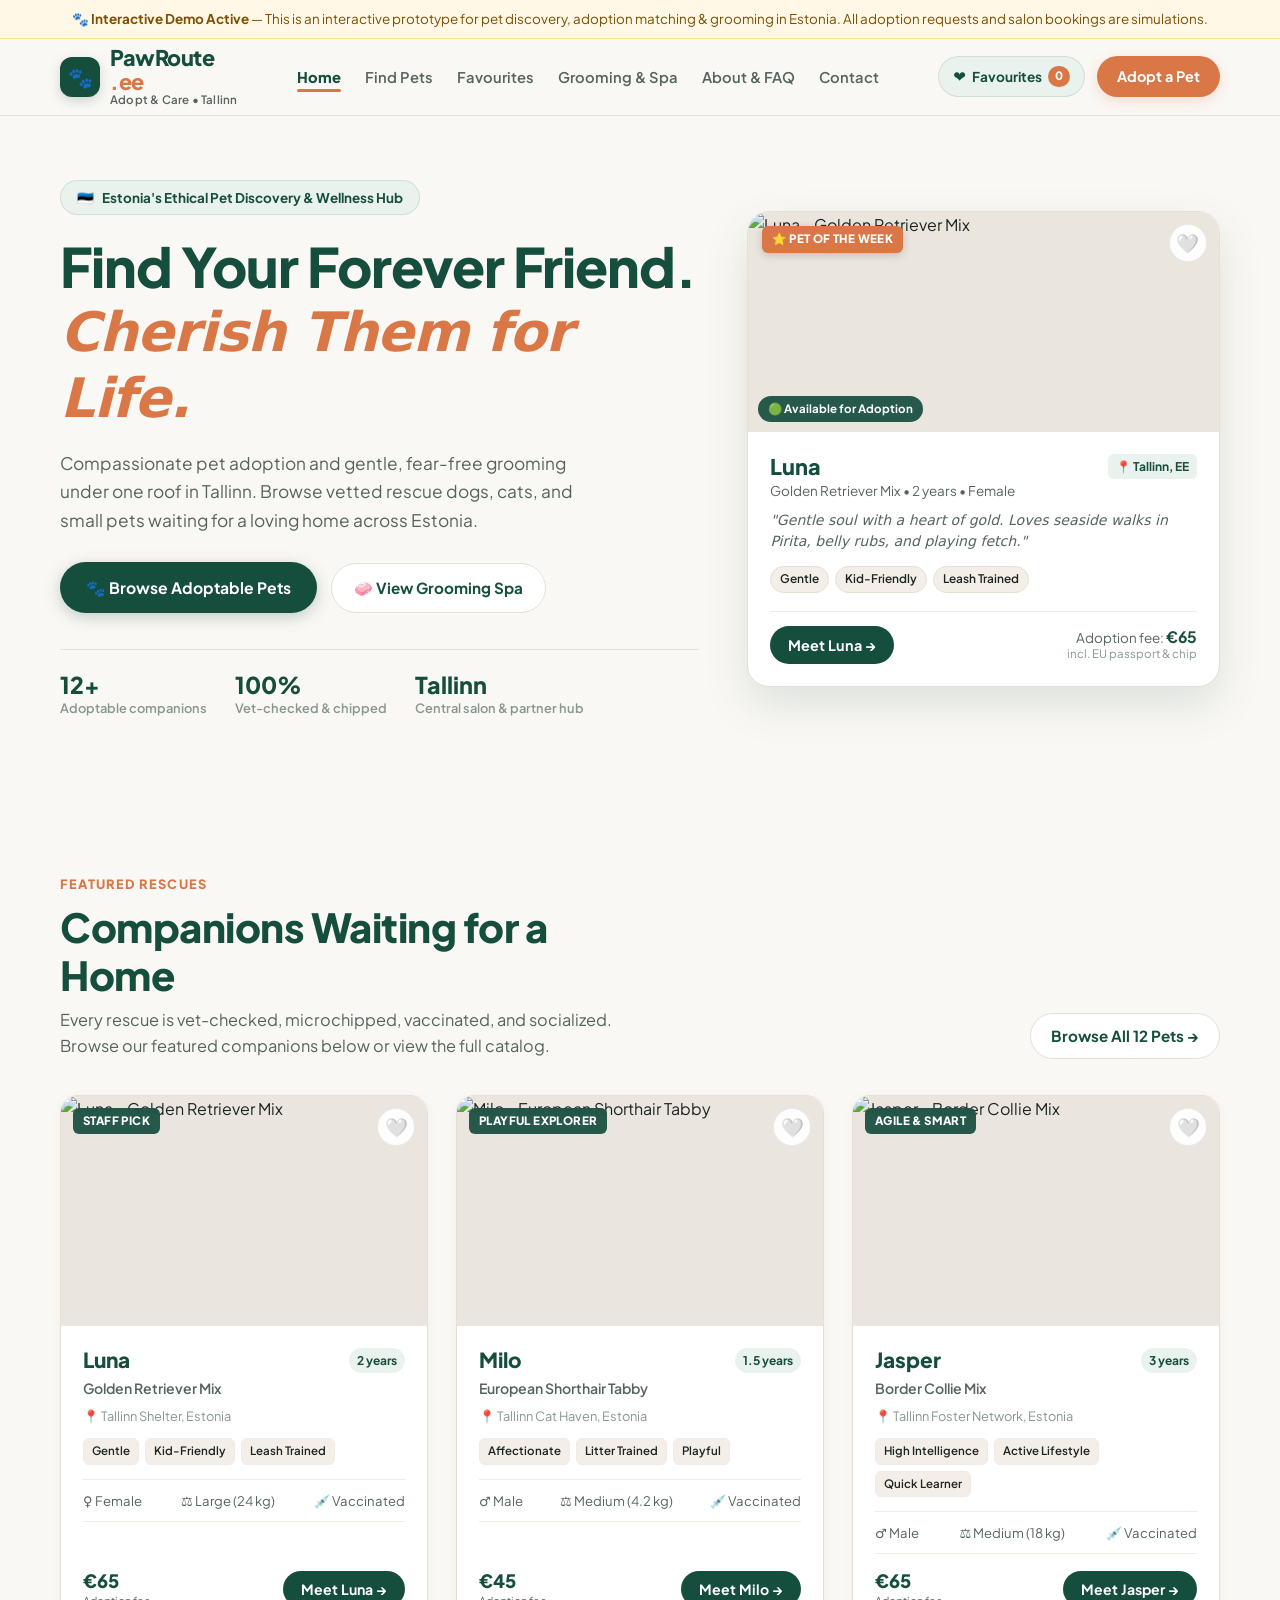
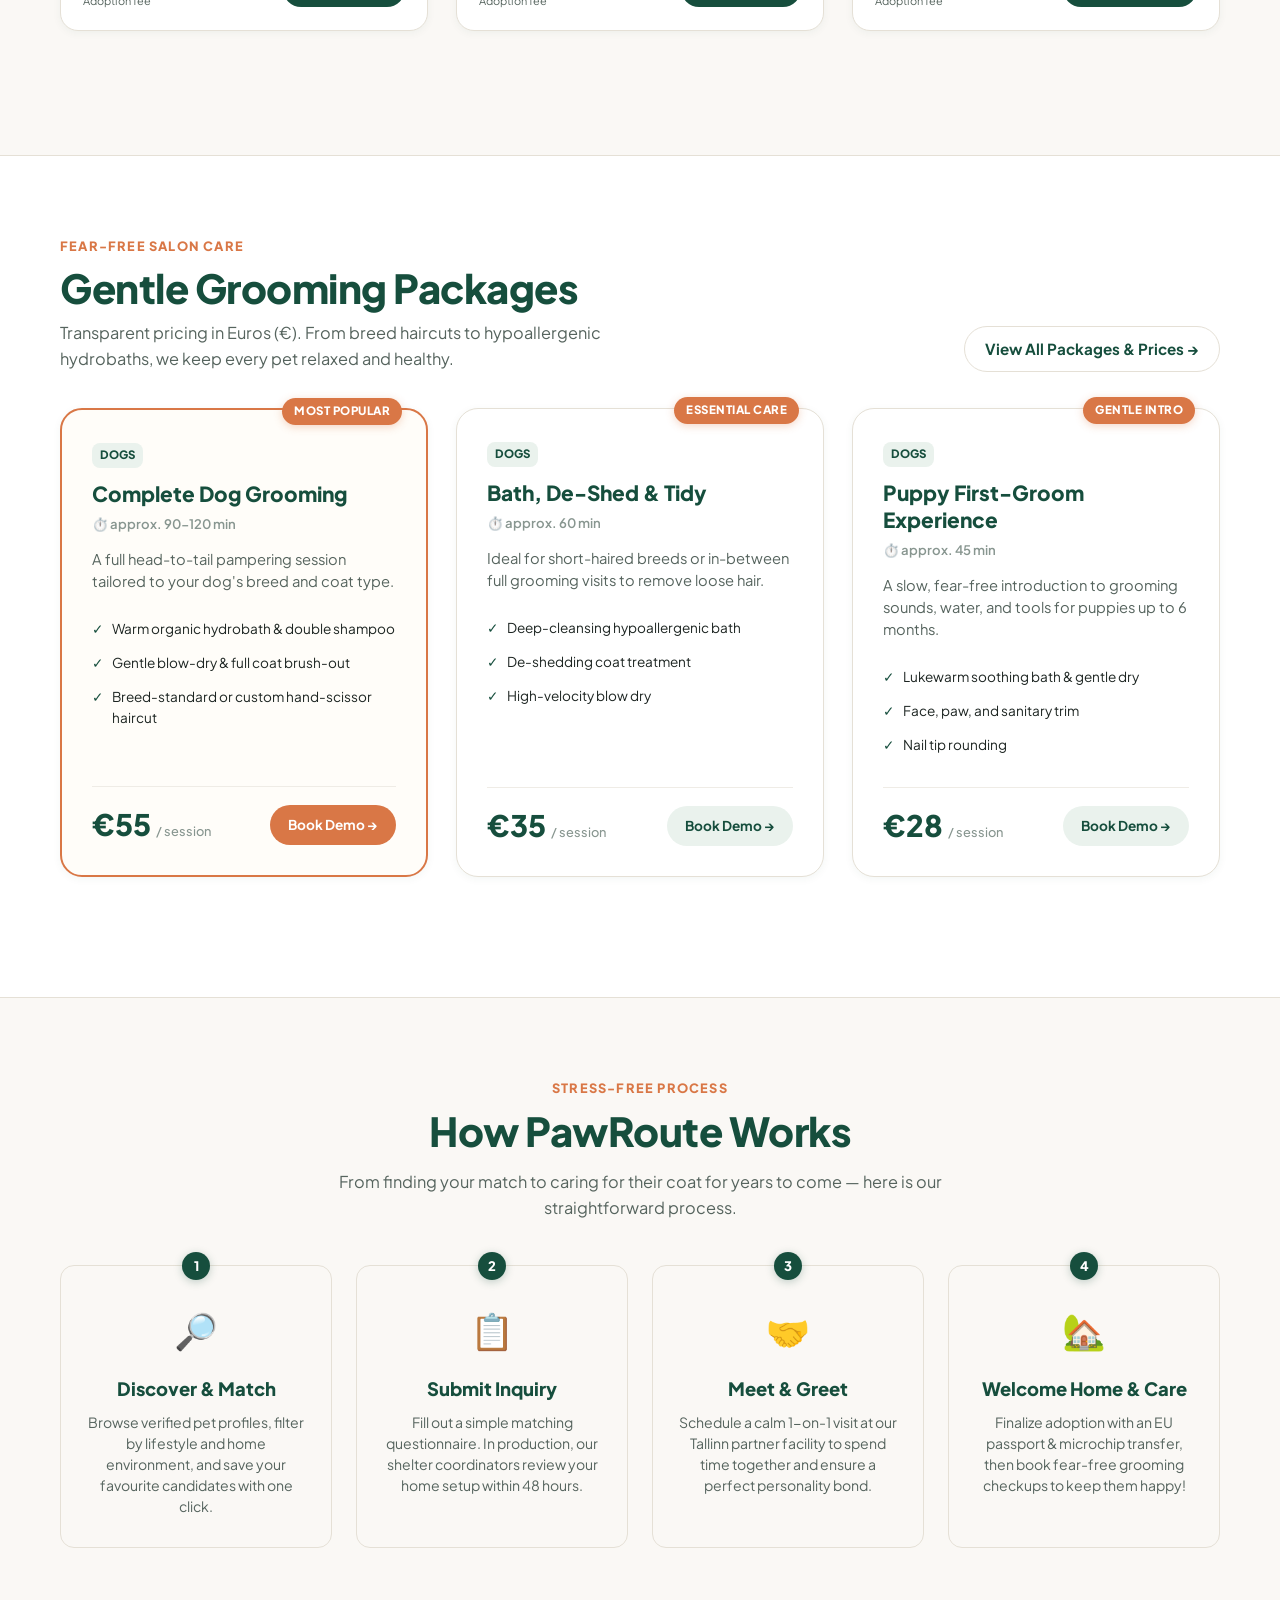
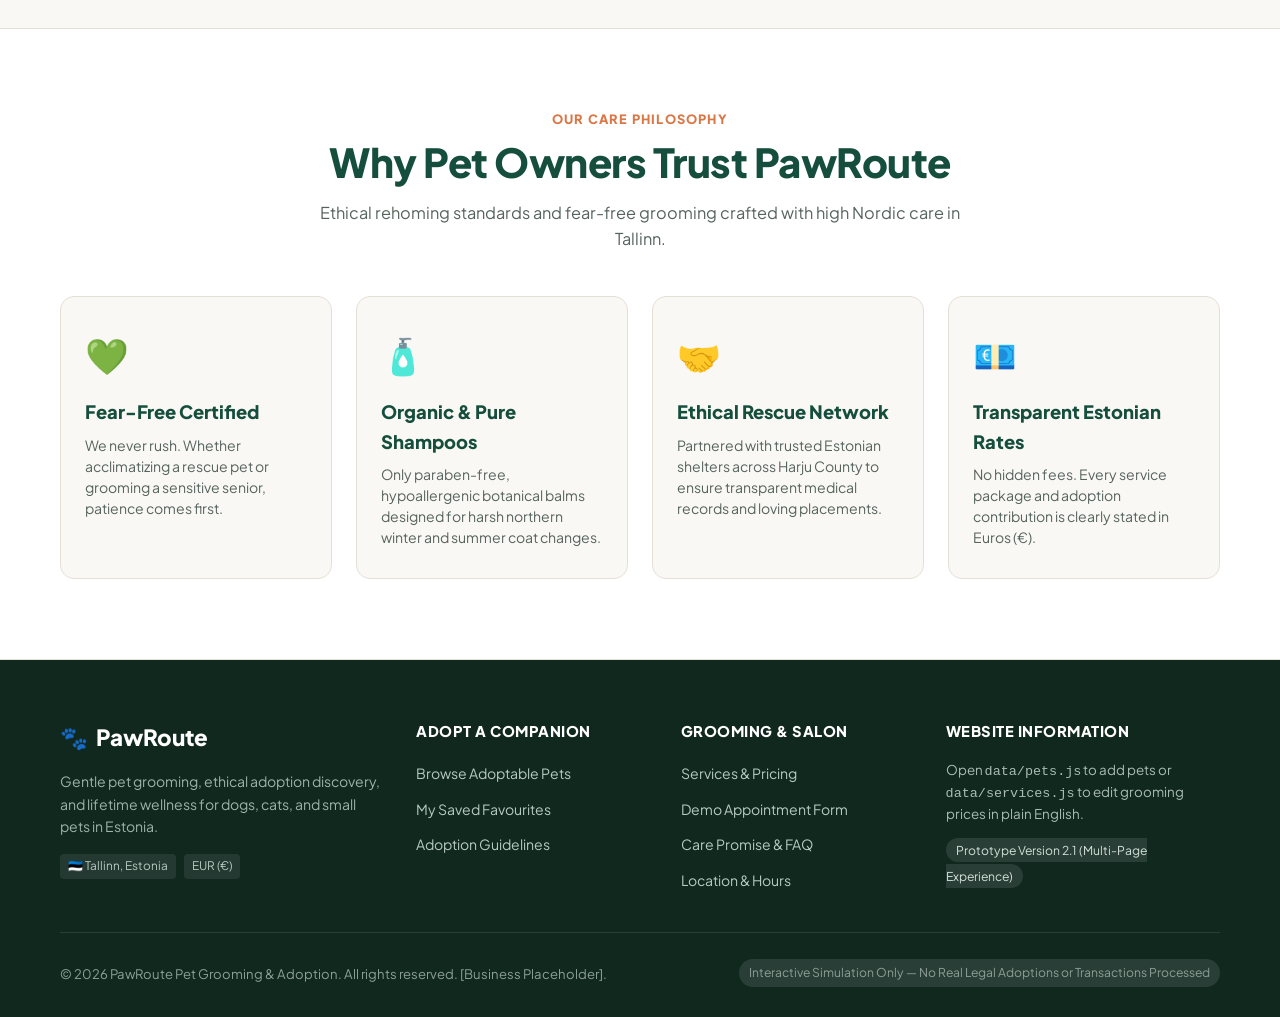
==== commit 63c77610: "Upgrade PawRoute: multi-page pet discovery, ethical adoption catalog & grooming portal" ====
--- a/index.html
+++ b/index.html
@@ -3,51 +3,63 @@
 <head>
   <meta charset="UTF-8">
   <meta name="viewport" content="width=device-width, initial-scale=1.0">
-  <title>PawRoute | Gentle Pet Grooming in Estonia</title>
-  <meta name="description" content="PawRoute is Estonia's premier pet grooming salon. Gentle, stress-free grooming for dogs and cats with transparent pricing in Euros.">
+  <title>PawRoute | Pet Discovery, Ethical Adoption & Gentle Grooming in Estonia</title>
+  <meta name="description" content="PawRoute is Estonia's premier pet discovery, ethical adoption, and gentle grooming portal in Tallinn. Browse vetted rescue dogs, cats, and small pets.">
   
-  <!-- Google Fonts -->
+  <!-- Google Fonts: Plus Jakarta Sans -->
   <link rel="preconnect" href="https://fonts.googleapis.com">
   <link rel="preconnect" href="https://fonts.gstatic.com" crossorigin>
   <link href="https://fonts.googleapis.com/css2?family=Plus+Jakarta+Sans:wght@400;500;600;700;800&display=swap" rel="stylesheet">
   
   <!-- Site Stylesheet -->
-  <link rel="stylesheet" href="styles.css">
+  <link rel="stylesheet" href="styles.css?v=2.1">
 </head>
 <body>
 
   <!-- Top Demo Banner -->
   <div class="demo-top-bar" role="status">
-    <span>🐾 <strong>Demo Mode Active</strong> — This is an interactive preview website. Bookings submitted here are demonstrations only.</span>
+    <div class="container">
+      <span>🐾 <strong>Interactive Demo Active</strong> — This is an interactive prototype for pet discovery, adoption matching & grooming in Estonia. All adoption requests and salon bookings are simulations.</span>
+    </div>
   </div>
 
   <!-- Site Header -->
-  <header class="site-header">
+  <header class="site-header" id="site-header">
     <div class="container">
       <nav class="nav-wrap" aria-label="Main Navigation">
         <!-- Logo -->
-        <a href="#hero" class="logo">
-          <div class="logo-icon">🐾</div>
-          PawRoute<span>.ee</span>
-          <span class="location-badge">📍 <span class="header-location-text">Tallinn, Estonia</span></span>
+        <a href="index.html" class="logo" aria-label="PawRoute Homepage">
+          <div class="logo-icon" aria-hidden="true">🐾</div>
+          <div class="logo-text">
+            PawRoute<span>.ee</span>
+            <small class="logo-subline">Adopt & Care • Tallinn</small>
+          </div>
         </a>
 
         <!-- Desktop Navigation Links -->
         <ul class="nav-links" id="nav-links">
-          <li><a href="#services">Services & Pricing</a></li>
-          <li><a href="#how-it-works">How It Works</a></li>
-          <li><a href="#why-us">Why PawRoute</a></li>
-          <li><a href="#faq">FAQ</a></li>
-          <li><a href="#contact">Location & Hours</a></li>
+          <li><a href="index.html" class="active">Home</a></li>
+          <li><a href="adopt.html">Find Pets</a></li>
+          <li><a href="favourites.html">Favourites</a></li>
+          <li><a href="services.html">Grooming & Spa</a></li>
+          <li><a href="about.html">About & FAQ</a></li>
+          <li><a href="contact.html">Contact</a></li>
         </ul>
 
-        <!-- Right Action Button -->
-        <a href="#booking" class="nav-cta-btn">Book Demo Appointment</a>
-
-        <!-- Mobile Toggle Button -->
-        <button type="button" class="mobile-toggle" id="mobile-menu-btn" aria-label="Toggle navigation menu">
-          ☰
-        </button>
+        <!-- Right Header Actions -->
+        <div class="header-actions">
+          <a href="favourites.html" class="nav-fav-btn" id="nav-fav-btn" aria-label="View saved favourite pets">
+            <span class="nav-fav-icon" aria-hidden="true">❤️</span>
+            <span class="nav-fav-text">Favourites</span>
+            <span class="nav-fav-badge" id="nav-fav-count">0</span>
+          </a>
+
+          <a href="adopt.html" class="nav-cta-btn">Adopt a Pet</a>
+
+          <button type="button" class="mobile-toggle" id="mobile-menu-btn" aria-label="Toggle navigation menu" aria-expanded="false">
+            ☰
+          </button>
+        </div>
       </nav>
     </div>
   </header>
@@ -58,76 +70,80 @@
       <div class="hero-grid">
         <!-- Left Hero Content -->
         <div class="hero-content">
-          <div class="hero-tag">🇪🇪 Estonia's Boutique Pet Spa</div>
-          <h1 class="hero-title">Where Every Paw Gets <em>Royal Care</em></h1>
+          <div class="hero-tag">
+            <span class="flag-icon" aria-hidden="true">🇪🇪</span> Estonia's Ethical Pet Discovery & Wellness Hub
+          </div>
+          <h1 class="hero-title">Find Your Forever Friend. <em>Cherish Them for Life.</em></h1>
           <p class="hero-subtitle">
-            Patience-first, fear-free grooming for your dogs and cats. Located in central Tallinn with natural Nordic-safe products and certified pet stylists.
+            Compassionate pet adoption and gentle, fear-free grooming under one roof in Tallinn. Browse vetted rescue dogs, cats, and small pets waiting for a loving home across Estonia.
           </p>
 
           <div class="hero-actions">
-            <a href="#booking" class="btn-primary">
-              <span>📅 Request Demo Booking</span>
+            <a href="adopt.html" class="btn-primary">
+              <span>🐾 Browse Adoptable Pets</span>
             </a>
-            <a href="#services" class="btn-secondary">
-              <span>View Packages & Prices</span>
+            <a href="services.html" class="btn-secondary">
+              <span>🧼 View Grooming Spa</span>
             </a>
           </div>
 
-          <!-- Hero Highlights / Stats -->
+          <!-- Hero Highlights / Trust Stats -->
           <div class="hero-stats">
             <div class="stat-item">
-              <h4>1-on-1</h4>
-              <p>Personalized care</p>
+              <h4>12+</h4>
+              <p>Adoptable companions</p>
             </div>
             <div class="stat-item">
               <h4>100%</h4>
-              <p>Cruelty-free & gentle</p>
+              <p>Vet-checked & chipped</p>
             </div>
             <div class="stat-item">
               <h4>Tallinn</h4>
-              <p>Central location</p>
-            </div>
-          </div>
-        </div>
-
-        <!-- Right Hero Visual Card -->
+              <p>Central salon & partner hub</p>
+            </div>
+          </div>
+        </div>
+
+        <!-- Right Hero Visual Card: Featured Pet of the Week -->
         <div class="hero-visual">
-          <div class="hero-visual-card">
-            <div class="salon-preview-header">
-              <div>
-                <h4 style="font-weight: 800; color: var(--color-primary); font-size: 1.15rem;">PawRoute Salon</h4>
-                <p style="font-size: 0.82rem; color: var(--text-muted);"><span class="js-salon-address">[Tornimäe 5, Kesklinn, Tallinn]</span></p>
+          <div class="hero-visual-card featured-hero-card" id="featured-hero-card">
+            <div class="featured-ribbon">⭐ Pet of the Week</div>
+            <div class="hero-pet-image-wrap">
+              <img src="https://images.unsplash.com/photo-1552053831-71594a27632d?auto=format&fit=crop&w=900&q=80" alt="Luna - Golden Retriever Mix" class="hero-pet-img" id="hero-pet-img" loading="eager">
+              <span class="hero-pet-badge" id="hero-pet-status">🟢 Available for Adoption</span>
+              <button type="button" class="hero-fav-btn card-fav-btn" id="hero-pet-fav-btn" aria-label="Save Luna to favourites" data-pet-id="pet-luna-golden">
+                <span class="heart-icon">🤍</span>
+              </button>
+            </div>
+
+            <div class="hero-pet-info">
+              <div class="hero-pet-meta">
+                <div>
+                  <h3 class="hero-pet-name" id="hero-pet-name">Luna</h3>
+                  <p class="hero-pet-sub" id="hero-pet-sub">Golden Retriever Mix • 2 years • Female</p>
+                </div>
+                <div class="hero-pet-location">📍 Tallinn, EE</div>
               </div>
-              <div class="salon-badge-status">Open Today</div>
-            </div>
-
-            <ul class="preview-features-list">
-              <li class="preview-feature-item">
-                <span class="preview-feature-icon">🌿</span>
-                <div class="preview-feature-text">
-                  <h5>Hypoallergenic Shampoos</h5>
-                  <p>Specially selected for Estonia's seasonal coat needs.</p>
+
+              <p class="hero-pet-snippet" id="hero-pet-snippet">
+                "Gentle soul with a heart of gold. Loves seaside walks in Pirita, belly rubs, and playing fetch. Wonderful with children."
+              </p>
+
+              <div class="hero-pet-tags" id="hero-pet-tags">
+                <span class="pill-tag">Gentle</span>
+                <span class="pill-tag">Kid-Friendly</span>
+                <span class="pill-tag">Leash Trained</span>
+              </div>
+
+              <div class="hero-pet-action-row">
+                <button type="button" class="btn-meet-pet" id="hero-meet-btn" data-pet-id="pet-luna-golden">
+                  Meet Luna →
+                </button>
+                <div class="hero-fee-note">
+                  <span>Adoption fee: <strong>€65</strong></span>
+                  <small>incl. EU passport & chip</small>
                 </div>
-              </li>
-              <li class="preview-feature-item">
-                <span class="preview-feature-icon">✨</span>
-                <div class="preview-feature-text">
-                  <h5>Fear-Free Handling</h5>
-                  <p>Gentle acclimatization, warm water, and soothing breaks.</p>
-                </div>
-              </li>
-              <li class="preview-feature-item">
-                <span class="preview-feature-icon">✂️</span>
-                <div class="preview-feature-text">
-                  <h5>Custom Breed Styling</h5>
-                  <p>Precision hand-scissor cuts and tailored undercoat removal.</p>
-                </div>
-              </li>
-            </ul>
-
-            <div class="quick-book-chip">
-              <p>⚡ Try the interactive booking request demo</p>
-              <a href="#booking" class="btn-chip">Go to Demo Form</a>
+              </div>
             </div>
           </div>
         </div>
@@ -135,268 +151,111 @@
     </div>
   </section>
 
-  <!-- Services & Pricing Section -->
-  <section class="section-pad" id="services">
-    <div class="container">
-      <div class="section-head">
-        <span class="section-tag">Clear & Transparent</span>
-        <h2 class="section-title">Grooming Packages & Pricing</h2>
-        <p class="section-subtitle">
-          All prices are in <strong>Euros (€)</strong> with no hidden extras. Choose the perfect care package for your pet's coat and size.
-        </p>
-      </div>
-
-      <!-- Filter Buttons -->
-      <div class="services-filter-bar">
-        <button type="button" class="filter-btn active" data-category="all">All Services</button>
-        <button type="button" class="filter-btn" data-category="dogs">Dogs Only 🐕</button>
-        <button type="button" class="filter-btn" data-category="cats">Cats Only 🐈</button>
-        <button type="button" class="filter-btn" data-category="addons">Add-Ons & Spa 🛁</button>
-      </div>
-
-      <!-- Dynamic Services Grid (populated by app.js from data/services.js) -->
-      <div class="services-grid" id="services-grid">
-        <!-- Rendered via JavaScript -->
-        <noscript>
-          <div class="service-card">
-            <h3>JavaScript Required</h3>
-            <p>Please enable JavaScript to view dynamic services, or edit <code>data/services.js</code>.</p>
-          </div>
-        </noscript>
-      </div>
-
-      <!-- Beginner Update Hint Box -->
-      <div class="update-tip-box">
-        <div class="update-tip-text">
-          💡 <strong>Want to change services or prices?</strong> Simply open <code>data/services.js</code> and edit the numbers or names in plain English. No code knowledge needed!
-        </div>
-        <a href="#faq" style="font-size: 0.85rem; font-weight: 700; color: var(--color-accent);">Learn how in FAQ →</a>
+  <!-- Section: Featured Adoptable Pets Spotlight -->
+  <section class="section-pad">
+    <div class="container">
+      <div class="home-section-head-split">
+        <div class="section-head-text">
+          <span class="section-tag">Featured Rescues</span>
+          <h2 class="section-title">Companions Waiting for a Home</h2>
+          <p class="section-subtitle">
+            Every rescue is vet-checked, microchipped, vaccinated, and socialized. Browse our featured companions below or view the full catalog.
+          </p>
+        </div>
+        <a href="adopt.html" class="btn-view-all-link">
+          Browse All 12 Pets →
+        </a>
+      </div>
+
+      <!-- Spotlight Pet Grid (Rendered by JS) -->
+      <div class="pets-grid" id="home-spotlight-grid">
+        <!-- Rendered by app.js -->
       </div>
     </div>
   </section>
 
-  <!-- How It Works Section -->
-  <section class="section-pad-alt" id="how-it-works">
+  <!-- Section: Grooming & Wellness Highlights -->
+  <section class="section-pad-alt">
+    <div class="container">
+      <div class="home-section-head-split">
+        <div class="section-head-text">
+          <span class="section-tag">Fear-Free Salon Care</span>
+          <h2 class="section-title">Gentle Grooming Packages</h2>
+          <p class="section-subtitle">
+            Transparent pricing in Euros (€). From breed haircuts to hypoallergenic hydrobaths, we keep every pet relaxed and healthy.
+          </p>
+        </div>
+        <a href="services.html" class="btn-view-all-link">
+          View All Packages & Prices →
+        </a>
+      </div>
+
+      <!-- Spotlight Services Grid (Rendered by JS) -->
+      <div class="services-grid" id="home-services-grid">
+        <!-- Rendered by app.js -->
+      </div>
+    </div>
+  </section>
+
+  <!-- Section: How PawRoute Works -->
+  <section class="section-pad">
     <div class="container">
       <div class="section-head">
         <span class="section-tag">Stress-Free Process</span>
         <h2 class="section-title">How PawRoute Works</h2>
         <p class="section-subtitle">
-          Three simple steps to keep your pet looking, feeling, and smelling their best.
+          From finding your match to caring for their coat for years to come — here is our straightforward process.
         </p>
       </div>
 
       <div class="steps-grid">
-        <!-- Step 1 -->
         <div class="step-card">
           <div class="step-number">1</div>
-          <div class="step-icon">📋</div>
-          <h3 class="step-title">Submit Request</h3>
+          <div class="step-icon">🔎</div>
+          <h3 class="step-title">Discover & Match</h3>
           <p class="step-desc">
-            Select your preferred grooming package and ideal date/time window using our straightforward online form.
-          </p>
-        </div>
-
-        <!-- Step 2 -->
+            Browse verified pet profiles, filter by lifestyle and home environment, and save your favourite candidates with one click.
+          </p>
+        </div>
+
         <div class="step-card">
           <div class="step-number">2</div>
-          <div class="step-icon">🧼</div>
-          <h3 class="step-title">Gentle Spa Session</h3>
+          <div class="step-icon">📋</div>
+          <h3 class="step-title">Submit Inquiry</h3>
           <p class="step-desc">
-            Bring your companion to our Tallinn salon. We conduct a personalized coat check and pamper them with patience.
-          </p>
-        </div>
-
-        <!-- Step 3 -->
+            Fill out a simple matching questionnaire. In production, our shelter coordinators review your home setup within 48 hours.
+          </p>
+        </div>
+
         <div class="step-card">
           <div class="step-number">3</div>
-          <div class="step-icon">🐾</div>
-          <h3 class="step-title">Happy Reunion</h3>
+          <div class="step-icon">🤝</div>
+          <h3 class="step-title">Meet & Greet</h3>
           <p class="step-desc">
-            Receive an SMS pickup notification. Take home a relaxed, clean, and happy pet ready for cuddles!
+            Schedule a calm 1-on-1 visit at our Tallinn partner facility to spend time together and ensure a perfect personality bond.
+          </p>
+        </div>
+
+        <div class="step-card">
+          <div class="step-number">4</div>
+          <div class="step-icon">🏡</div>
+          <h3 class="step-title">Welcome Home & Care</h3>
+          <p class="step-desc">
+            Finalize adoption with an EU passport & microchip transfer, then book fear-free grooming checkups to keep them happy!
           </p>
         </div>
       </div>
     </div>
   </section>
 
-  <!-- Interactive Demo Booking Section -->
-  <section class="section-pad" id="booking">
-    <div class="container">
-      <div class="section-head">
-        <span class="section-tag">Interactive Simulation</span>
-        <h2 class="section-title">Request an Appointment</h2>
-        <p class="section-subtitle">
-          Test our easy booking experience below. Select a service to see how convenient scheduling can be.
-        </p>
-      </div>
-
-      <div class="booking-section-wrapper">
-        <!-- Prominent Demo Notice Banner -->
-        <div class="booking-disclaimer-banner">
-          <div class="booking-disclaimer-icon">⚠️</div>
-          <div class="booking-disclaimer-text">
-            <h4>DEMO BOOKING MODE ONLY</h4>
-            <p>
-              This is a prototype form for review. <strong>No real customer data is saved</strong>, no payment is collected, and submitting will <strong>not</strong> schedule a live appointment.
-            </p>
-          </div>
-        </div>
-
-        <!-- Booking Form -->
-        <div class="booking-form-body">
-          <form id="demo-booking-form">
-            <div class="form-layout-grid">
-              
-              <!-- 1. Pet Species -->
-              <div class="form-group form-full-width">
-                <label>1. Pet Type <span class="hint">Select dog or cat</span></label>
-                <div class="species-selector">
-                  <label class="species-chip">
-                    <input type="radio" name="pet-species" value="Dog" checked>
-                    <span>🐕 Dog</span>
-                  </label>
-                  <label class="species-chip">
-                    <input type="radio" name="pet-species" value="Cat">
-                    <span>🐈 Cat</span>
-                  </label>
-                </div>
-              </div>
-
-              <!-- 2. Pet Name -->
-              <div class="form-group">
-                <label for="pet-name">2. Pet Name * <span class="hint">e.g. Muki, Bella</span></label>
-                <input type="text" id="pet-name" class="form-input" placeholder="e.g. Bella" required>
-              </div>
-
-              <!-- 3. Breed / Size -->
-              <div class="form-group">
-                <label for="pet-breed">3. Breed or Size <span class="hint">e.g. Golden Retriever, Small &lt; 10kg</span></label>
-                <input type="text" id="pet-breed" class="form-input" placeholder="e.g. French Bulldog (12kg)">
-              </div>
-
-              <!-- 4. Service Selection (Populated via JS) -->
-              <div class="form-group form-full-width">
-                <label for="booking-service">4. Select Grooming Service * <span class="hint">Prices shown in EUR (€)</span></label>
-                <select id="booking-service" class="form-select" required>
-                  <option value="">Loading services from data/services.js...</option>
-                </select>
-              </div>
-
-              <!-- 5. Preferred Date -->
-              <div class="form-group">
-                <label for="booking-date">5. Preferred Date * <span class="hint">Mon–Sat</span></label>
-                <input type="date" id="booking-date" class="form-input" required>
-              </div>
-
-              <!-- 6. Preferred Time Window -->
-              <div class="form-group">
-                <label for="booking-time">6. Preferred Time Window *</label>
-                <select id="booking-time" class="form-select" required>
-                  <option value="Morning (09:00 - 12:00)">Morning (09:00 – 12:00)</option>
-                  <option value="Afternoon (12:00 - 15:00)">Afternoon (12:00 – 15:00)</option>
-                  <option value="Late Afternoon (15:00 - 18:00)">Late Afternoon (15:00 – 18:00)</option>
-                  <option value="Flexible / Any Time">Flexible / Any time</option>
-                </select>
-              </div>
-
-              <!-- 7. Owner Name -->
-              <div class="form-group">
-                <label for="owner-name">7. Your Full Name *</label>
-                <input type="text" id="owner-name" class="form-input" placeholder="e.g. Laura Tamm" required>
-              </div>
-
-              <!-- 8. Owner Phone (Estonia Placeholder format) -->
-              <div class="form-group">
-                <label for="owner-phone">8. Phone Number * <span class="hint">Estonian format (+372)</span></label>
-                <input type="tel" id="owner-phone" class="form-input" placeholder="+372 5XXX XXXX" required>
-              </div>
-
-              <!-- 9. Special Notes -->
-              <div class="form-group form-full-width">
-                <label for="booking-notes">9. Special Care Notes <span class="hint">Matted hair, sensitive skin, nervous temperament, etc.</span></label>
-                <textarea id="booking-notes" class="form-textarea" placeholder="Tell us anything that will help make your pet comfortable..."></textarea>
-              </div>
-
-            </div>
-
-            <!-- Footer Actions -->
-            <div class="form-footer-actions">
-              <div class="form-security-note">
-                🔒 <span>Interactive demonstration — inputs reset upon receipt preview.</span>
-              </div>
-              <button type="submit" class="btn-submit-booking">
-                🚀 Submit Demo Request
-              </button>
-            </div>
-          </form>
-        </div>
-      </div>
-    </div>
-  </section>
-
-  <!-- Demo Confirmation Modal -->
-  <div class="demo-modal-overlay" id="demo-modal" role="dialog" aria-modal="true" aria-labelledby="modal-title" tabindex="-1">
-    <div class="demo-modal-card">
-      <span class="modal-demo-badge">Demo Mode Simulation</span>
-      <h3 class="modal-header-title" id="modal-title">Demo Request Generated!</h3>
-      <p class="modal-header-desc">
-        Here is what the pet owner would see. <strong>Important:</strong> No real appointment has been booked and no customer data was saved.
-      </p>
-
-      <!-- Simulated Receipt Box -->
-      <div class="modal-receipt-box">
-        <div class="receipt-row">
-          <span class="receipt-label">Demo Reference:</span>
-          <span class="receipt-val" id="receipt-ref">DEMO-0000</span>
-        </div>
-        <div class="receipt-row">
-          <span class="receipt-label">Pet Details:</span>
-          <span class="receipt-val" id="receipt-pet">Bella</span>
-        </div>
-        <div class="receipt-row">
-          <span class="receipt-label">Requested Service:</span>
-          <span class="receipt-val" id="receipt-service">Complete Dog Grooming</span>
-        </div>
-        <div class="receipt-row">
-          <span class="receipt-label">Requested Date & Window:</span>
-          <span class="receipt-val" id="receipt-datetime">2026-11-01</span>
-        </div>
-        <div class="receipt-row">
-          <span class="receipt-label">Contact:</span>
-          <span class="receipt-val" id="receipt-owner">Guest</span>
-        </div>
-        <div class="receipt-row">
-          <span class="receipt-label">Estimated Total:</span>
-          <span class="receipt-val" id="receipt-total">€55</span>
-        </div>
-      </div>
-
-      <!-- What Would Happen In Production -->
-      <div class="modal-checklist-box">
-        <h5>What a Real Production Booking Would Do:</h5>
-        <ul>
-          <li>Save the customer record securely in a database (e.g. Supabase, PostgreSQL).</li>
-          <li>Check real-time groomer calendar availability (e.g. Google Calendar API).</li>
-          <li>Send an instant confirmation email / SMS to both the pet owner and the salon.</li>
-          <li>Optionally charge a deposit via Estonian bank link or Stripe.</li>
-        </ul>
-      </div>
-
-      <button type="button" class="btn-close-modal" id="btn-close-modal">
-        Close Preview & Try Another
-      </button>
-    </div>
-  </div>
-
-  <!-- Why PawRoute Section -->
-  <section class="section-pad-alt" id="why-us">
+  <!-- Section: Trust Pillars -->
+  <section class="section-pad-alt">
     <div class="container">
       <div class="section-head">
         <span class="section-tag">Our Care Philosophy</span>
         <h2 class="section-title">Why Pet Owners Trust PawRoute</h2>
         <p class="section-subtitle">
-          Crafted with care, patience, and high standards in Tallinn.
+          Ethical rehoming standards and fear-free grooming crafted with high Nordic care in Tallinn.
         </p>
       </div>
 
@@ -404,111 +263,22 @@
         <div class="pillar-card">
           <span class="pillar-icon">💚</span>
           <h4 class="pillar-title">Fear-Free Certified</h4>
-          <p class="pillar-desc">We never rush. If your pet needs a cuddle, playtime, or rest break, they get it.</p>
+          <p class="pillar-desc">We never rush. Whether acclimatizing a rescue pet or grooming a sensitive senior, patience comes first.</p>
         </div>
         <div class="pillar-card">
           <span class="pillar-icon">🧴</span>
-          <h4 class="pillar-title">Organic & Pure</h4>
-          <p class="pillar-desc">Only paraben-free, hypoallergenic shampoos designed for northern winter and summer coats.</p>
+          <h4 class="pillar-title">Organic & Pure Shampoos</h4>
+          <p class="pillar-desc">Only paraben-free, hypoallergenic botanical balms designed for harsh northern winter and summer coat changes.</p>
         </div>
         <div class="pillar-card">
-          <span class="pillar-icon">🛁</span>
-          <h4 class="pillar-title">Sanitized Daily</h4>
-          <p class="pillar-desc">Medical-grade sterilization for all scissors, blades, tubs, and grooming tables after every visit.</p>
+          <span class="pillar-icon">🤝</span>
+          <h4 class="pillar-title">Ethical Rescue Network</h4>
+          <p class="pillar-desc">Partnered with trusted Estonian shelters across Harju County to ensure transparent medical records and loving placements.</p>
         </div>
         <div class="pillar-card">
           <span class="pillar-icon">💶</span>
           <h4 class="pillar-title">Transparent Estonian Rates</h4>
-          <p class="pillar-desc">No surprise charges. Prices are clearly listed in Euros with straightforward service tiers.</p>
-        </div>
-      </div>
-    </div>
-  </section>
-
-  <!-- FAQ Section -->
-  <section class="section-pad" id="faq">
-    <div class="container">
-      <div class="section-head">
-        <span class="section-tag">Got Questions?</span>
-        <h2 class="section-title">Frequently Asked Questions</h2>
-        <p class="section-subtitle">
-          Everything you need to know about our salon services and updating the website.
-        </p>
-      </div>
-
-      <div class="faq-wrap" id="faq-accordion">
-        <!-- FAQ items populated via app.js from data/services.js -->
-      </div>
-    </div>
-  </section>
-
-  <!-- Contact & Location Section -->
-  <section class="section-pad-alt" id="contact">
-    <div class="container">
-      <div class="section-head">
-        <span class="section-tag">Visit Our Salon</span>
-        <h2 class="section-title">Location & Contact</h2>
-        <p class="section-subtitle">
-          Conveniently located in Tallinn, Estonia. Drop by or reach out with any questions.
-        </p>
-      </div>
-
-      <div class="contact-grid">
-        <!-- Info Card -->
-        <div class="contact-info-card">
-          <h3>Salon Information</h3>
-          <ul class="contact-list">
-            <li>
-              <span class="contact-icon">📍</span>
-              <div class="contact-detail">
-                <h5>Address (Estonia)</h5>
-                <p class="js-salon-address">[Tornimäe 5, Kesklinn, Tallinn 10145, Estonia]</p>
-              </div>
-            </li>
-            <li>
-              <span class="contact-icon">📞</span>
-              <div class="contact-detail">
-                <h5>Phone & SMS</h5>
-                <p><a href="tel:+37251234567" class="js-salon-phone">[+372 5123 4567]</a></p>
-              </div>
-            </li>
-            <li>
-              <span class="contact-icon">✉️</span>
-              <div class="contact-detail">
-                <h5>Email Inquiries</h5>
-                <p><a href="mailto:tere@pawroute.ee" class="js-salon-email">[tere@pawroute.ee]</a></p>
-              </div>
-            </li>
-            <li>
-              <span class="contact-icon">🕒</span>
-              <div class="contact-detail">
-                <h5>Opening Hours</h5>
-                <p class="js-salon-hours">Mon – Sat: 09:00 – 18:00 (Sun: Closed)</p>
-              </div>
-            </li>
-            <li>
-              <span class="contact-icon">🏢</span>
-              <div class="contact-detail">
-                <h5>Business Registration</h5>
-                <p class="js-salon-reg">[Reg: 12345678 - Placeholder]</p>
-              </div>
-            </li>
-          </ul>
-        </div>
-
-        <!-- Location Map Card -->
-        <div class="contact-map-card">
-          <h3>Find Us in Tallinn</h3>
-          <div class="map-placeholder-box">
-            <span class="map-icon">🗺️</span>
-            <p><strong>[Interactive Map Placeholder]</strong></p>
-            <p style="font-size: 0.8rem; color: var(--text-light);">
-              Central Tallinn Location • 5 minutes from Viru Keskus • Customer parking available in courtyard
-            </p>
-          </div>
-          <p style="font-size: 0.88rem; color: var(--text-muted); line-height: 1.5;">
-            🅿️ Free 30-minute drop-off parking is available directly in front of the salon for quick drop-offs and pick-ups.
-          </p>
+          <p class="pillar-desc">No hidden fees. Every service package and adoption contribution is clearly stated in Euros (€).</p>
         </div>
       </div>
     </div>
@@ -523,53 +293,155 @@
             <span>🐾</span> PawRoute
           </div>
           <p>
-            Gentle, personalized pet grooming tailored for Estonian dogs and cats. Treating your pets like family since 2026.
-          </p>
+            Gentle pet grooming, ethical adoption discovery, and lifetime wellness for dogs, cats, and small pets in Estonia.
+          </p>
+          <div class="footer-badge-list">
+            <span class="footer-mini-badge">🇪🇪 Tallinn, Estonia</span>
+            <span class="footer-mini-badge">EUR (€)</span>
+          </div>
         </div>
 
         <div class="footer-col">
-          <h4>Navigation</h4>
+          <h4>Adopt a Companion</h4>
           <ul class="footer-links">
-            <li><a href="#services">Services & Pricing</a></li>
-            <li><a href="#how-it-works">How It Works</a></li>
-            <li><a href="#why-us">Care Promise</a></li>
-            <li><a href="#booking">Demo Booking</a></li>
+            <li><a href="adopt.html">Browse Adoptable Pets</a></li>
+            <li><a href="favourites.html">My Saved Favourites</a></li>
+            <li><a href="about.html#adoption-process">Adoption Guidelines</a></li>
           </ul>
         </div>
 
         <div class="footer-col">
-          <h4>Information</h4>
+          <h4>Grooming & Salon</h4>
           <ul class="footer-links">
-            <li><a href="#faq">FAQ</a></li>
-            <li><a href="#contact">Location & Hours</a></li>
-            <li><a href="data/services.js">Edit Services File</a></li>
+            <li><a href="services.html">Services & Pricing</a></li>
+            <li><a href="booking.html">Demo Appointment Form</a></li>
+            <li><a href="about.html">Care Promise & FAQ</a></li>
+            <li><a href="contact.html">Location & Hours</a></li>
           </ul>
         </div>
 
         <div class="footer-col">
-          <h4>Easy Maintenance</h4>
+          <h4>Website Information</h4>
           <p style="font-size: 0.84rem; color: #A9BCB4; line-height: 1.5; margin-bottom: 12px;">
-            Update any price, phone number, or service in <code>data/services.js</code> in seconds.
-          </p>
-          <span class="footer-demo-tag">Currency: EUR (€) • Estonia</span>
+            Open <code>data/pets.js</code> to add pets or <code>data/services.js</code> to edit grooming prices in plain English.
+          </p>
+          <span class="footer-demo-tag">Prototype Version 2.1 (Multi-Page Experience)</span>
         </div>
       </div>
 
       <div class="footer-bottom">
         <div>
-          © 2026 PawRoute Pet Grooming. All rights reserved. [Business Placeholder].
+          © 2026 PawRoute Pet Grooming & Adoption. All rights reserved. [Business Placeholder].
         </div>
         <div class="footer-demo-tag">
-          Prototype Version 1.0 (Demo Mode Only)
+          Interactive Simulation Only — No Real Legal Adoptions or Transactions Processed
         </div>
       </div>
     </div>
   </footer>
 
+  <!-- Pet Detail Modal -->
+  <div class="pet-modal-overlay" id="pet-detail-modal" role="dialog" aria-modal="true" aria-labelledby="pet-modal-title" tabindex="-1">
+    <div class="pet-modal-card">
+      <button type="button" class="modal-close-btn" id="btn-close-pet-modal" aria-label="Close modal">✕</button>
+      <div class="pet-modal-body" id="pet-modal-content"></div>
+    </div>
+  </div>
+
+  <!-- Demo Adoption Application Modal -->
+  <div class="demo-modal-overlay" id="adoption-modal" role="dialog" aria-modal="true" aria-labelledby="adoption-modal-title" tabindex="-1">
+    <div class="demo-modal-card adoption-modal-card">
+      <button type="button" class="modal-close-btn" id="btn-close-adoption-modal" aria-label="Close modal">✕</button>
+      <div id="adoption-form-wrap">
+        <span class="modal-demo-badge">Interactive Demo Application</span>
+        <h3 class="modal-header-title" id="adoption-modal-title">Adopt <span id="adopt-modal-pet-name">Pet</span></h3>
+        <p class="modal-header-desc">
+          Test our adoption inquiry simulation. Submitting renders a visual demonstration receipt.
+        </p>
+
+        <div class="adopt-pet-strip" id="adopt-pet-strip">
+          <img src="" alt="" id="adopt-strip-img" class="adopt-strip-img">
+          <div>
+            <h4 id="adopt-strip-name">Pet Name</h4>
+            <p id="adopt-strip-details">Breed • Age • Location</p>
+            <span class="adopt-strip-fee" id="adopt-strip-fee">Adoption Fee: €65</span>
+          </div>
+        </div>
+
+        <form id="demo-adoption-form" class="adoption-form">
+          <input type="hidden" id="adopt-pet-id" value="">
+          <div class="form-layout-grid">
+            <div class="form-group">
+              <label for="adopt-applicant-name">Your Full Name *</label>
+              <input type="text" id="adopt-applicant-name" class="form-input" placeholder="e.g. Kaspar Mägi" required>
+            </div>
+            <div class="form-group">
+              <label for="adopt-applicant-phone">Phone Number * <span class="hint">(Estonian +372)</span></label>
+              <input type="tel" id="adopt-applicant-phone" class="form-input" placeholder="+372 5XXX XXXX" required>
+            </div>
+            <div class="form-group">
+              <label for="adopt-applicant-email">Email Address *</label>
+              <input type="email" id="adopt-applicant-email" class="form-input" placeholder="kaspar@example.ee" required>
+            </div>
+            <div class="form-group">
+              <label for="adopt-home-type">Housing Setup *</label>
+              <select id="adopt-home-type" class="form-select" required>
+                <option value="Apartment with Balcony">Apartment</option>
+                <option value="House with Fenced Yard">House with Fenced Yard</option>
+                <option value="House without Fence">House without Fence</option>
+                <option value="Rural / Farmstead">Rural / Farmstead</option>
+              </select>
+            </div>
+            <div class="form-group form-full-width">
+              <label for="adopt-experience">Experience with Pets *</label>
+              <select id="adopt-experience" class="form-select" required>
+                <option value="First-time pet owner">First-time pet parent</option>
+                <option value="Have owned pets before">Experienced pet parent</option>
+                <option value="Currently have pets in home">Current pet guardian</option>
+              </select>
+            </div>
+            <div class="form-group form-full-width">
+              <label for="adopt-applicant-notes">Tell us about your home & routine</label>
+              <textarea id="adopt-applicant-notes" class="form-textarea" placeholder="Hours pet will be alone, garden details, family members..."></textarea>
+            </div>
+          </div>
+          <div class="form-footer-actions">
+            <div class="form-security-note">🔒 <span>Interactive demonstration — inputs reset upon receipt preview.</span></div>
+            <button type="submit" class="btn-submit-booking">🚀 Submit Demo Application</button>
+          </div>
+        </form>
+      </div>
+
+      <div id="adoption-receipt-wrap" style="display: none;">
+        <span class="modal-demo-badge">Demo Mode Simulation</span>
+        <h3 class="modal-header-title">Adoption Inquiry Preview Generated!</h3>
+        <p class="modal-header-desc">Here is what the applicant and partner shelter would review in production:</p>
+        <div class="modal-receipt-box">
+          <div class="receipt-row"><span class="receipt-label">Application Ref:</span><span class="receipt-val" id="adopt-receipt-ref">ADOPT-EST-0000</span></div>
+          <div class="receipt-row"><span class="receipt-label">Chosen Pet:</span><span class="receipt-val" id="adopt-receipt-pet">Luna</span></div>
+          <div class="receipt-row"><span class="receipt-label">Applicant:</span><span class="receipt-val" id="adopt-receipt-applicant">Kaspar</span></div>
+          <div class="receipt-row"><span class="receipt-label">Housing:</span><span class="receipt-val" id="adopt-receipt-housing">Apartment</span></div>
+          <div class="receipt-row"><span class="receipt-label">Adoption Fee:</span><span class="receipt-val" id="adopt-receipt-fee">€65</span></div>
+        </div>
+        <div class="modal-checklist-box">
+          <h5>Next Steps in a Real Adoption Process:</h5>
+          <ul>
+            <li>Shelter team reviews lifestyle suitability within 48 hours.</li>
+            <li>1-on-1 Meet & Greet arranged at our Tallinn partner rescue facility.</li>
+            <li>Formal transfer of Estonian microchip registry and EU Pet Passport.</li>
+          </ul>
+        </div>
+        <button type="button" class="btn-close-modal" id="btn-close-adoption-receipt">Close Preview & Continue</button>
+      </div>
+    </div>
+  </div>
+
+  <!-- Toast Notification Container -->
+  <div class="toast-container" id="toast-container" aria-live="polite"></div>
+
   <!-- Scripts -->
-  <!-- 1. Central Configuration & Services Data -->
-  <script src="data/services.js"></script>
-  <!-- 2. Main Site Application Logic -->
-  <script src="app.js"></script>
+  <script src="data/services.js?v=2.1"></script>
+  <script src="data/pets.js?v=2.1"></script>
+  <script src="app.js?v=2.1"></script>
 </body>
 </html>
--- a/styles.css
+++ b/styles.css
@@ -1,44 +1,47 @@
 /* =====================================================================
-   PAWROUTE - Modern Pet Grooming Stylesheet
+   PAWROUTE - Modern Pet Discovery, Adoption & Wellness Stylesheet
    Designed for responsiveness, beauty, clarity, and ease of maintenance.
    ===================================================================== */
 
 :root {
   /* Color Palette */
-  --color-primary: #1F4E3D;        /* Deep Forest Green */
-  --color-primary-hover: #163B2E;
-  --color-primary-soft: #E8F1EC;
+  --color-primary: #164E3D;        /* Deep Nordic Forest Green */
+  --color-primary-hover: #113B2E;
+  --color-primary-soft: #EAF2ED;
+  --color-primary-mid: #2C6E56;
+
   --color-accent: #D97746;         /* Warm Terracotta / Amber */
   --color-accent-hover: #C26334;
-  --color-accent-soft: #FDF1EA;
-  --color-gold: #DDA15E;
+  --color-accent-soft: #FDF1EB;
+  --color-gold: #E09F3E;
 
   /* Neutrals */
-  --bg-page: #FBF9F5;              /* Warm Nordic Cream */
+  --bg-page: #FAF8F5;              /* Warm Sand & Linen Cream */
   --bg-card: #FFFFFF;
   --bg-subtle: #F3EFE8;
   --bg-highlight: #FFFDF9;
 
   /* Typography */
-  --text-main: #202624;
-  --text-muted: #5E6964;
-  --text-light: #8A9690;
+  --text-main: #1D2522;
+  --text-muted: #56645E;
+  --text-light: #889690;
   --text-white: #FFFFFF;
 
   /* Borders & Shadows */
-  --border-light: #E7E2D8;
+  --border-light: #E5E0D6;
   --border-subtle: #EFECE6;
   --radius-sm: 8px;
   --radius-md: 14px;
   --radius-lg: 22px;
   --radius-pill: 9999px;
 
-  --shadow-sm: 0 2px 8px rgba(31, 78, 61, 0.04);
-  --shadow-md: 0 8px 24px rgba(31, 78, 61, 0.07);
-  --shadow-lg: 0 16px 40px rgba(31, 78, 61, 0.12);
+  --shadow-sm: 0 2px 8px rgba(22, 78, 61, 0.05);
+  --shadow-md: 0 8px 24px rgba(22, 78, 61, 0.08);
+  --shadow-lg: 0 18px 44px rgba(22, 78, 61, 0.13);
+  --shadow-hover: 0 14px 32px rgba(22, 78, 61, 0.12);
 
   /* Layout */
-  --container-max: 1180px;
+  --container-max: 1200px;
   --transition: all 0.25s cubic-bezier(0.16, 1, 0.3, 1);
   --font-family: 'Plus Jakarta Sans', system-ui, -apple-system, BlinkMacSystemFont, "Segoe UI", Roboto, sans-serif;
 }
@@ -80,6 +83,28 @@
   border: none;
   background: none;
   transition: var(--transition);
+}
+
+/* Accessible focus outline */
+button:focus-visible,
+a:focus-visible,
+input:focus-visible,
+select:focus-visible,
+textarea:focus-visible {
+  outline: 3px solid var(--color-accent);
+  outline-offset: 2px;
+}
+
+.sr-only {
+  position: absolute;
+  width: 1px;
+  height: 1px;
+  padding: 0;
+  margin: -1px;
+  overflow: hidden;
+  clip: rect(0, 0, 0, 0);
+  white-space: nowrap;
+  border: 0;
 }
 
 .container {
@@ -98,24 +123,15 @@
   background: #FFF8E6;
   border-bottom: 1px solid #FFE099;
   color: #7D4F00;
-  font-size: 0.88rem;
-  padding: 9px 16px;
+  font-size: 0.84rem;
+  padding: 8px 16px;
   text-align: center;
-  font-weight: 500;
-  display: flex;
-  align-items: center;
-  justify-content: center;
-  gap: 8px;
-  flex-wrap: wrap;
+  position: relative;
+  z-index: 101;
 }
 
 .demo-top-bar strong {
-  background: #FFE099;
-  padding: 2px 8px;
-  border-radius: 4px;
-  font-size: 0.78rem;
-  text-transform: uppercase;
-  letter-spacing: 0.5px;
+  font-weight: 700;
 }
 
 /* =====================================================================
@@ -124,9 +140,9 @@
 .site-header {
   position: sticky;
   top: 0;
-  background: rgba(251, 249, 245, 0.95);
-  backdrop-filter: blur(12px);
-  -webkit-backdrop-filter: blur(12px);
+  background: rgba(250, 248, 245, 0.94);
+  backdrop-filter: blur(14px);
+  -webkit-backdrop-filter: blur(14px);
   z-index: 100;
   border-bottom: 1px solid var(--border-light);
   transition: var(--transition);
@@ -136,7 +152,8 @@
   display: flex;
   align-items: center;
   justify-content: space-between;
-  height: 74px;
+  height: 76px;
+  gap: 16px;
 }
 
 .logo {
@@ -158,404 +175,1026 @@
   display: grid;
   place-items: center;
   font-size: 1.25rem;
-  box-shadow: 0 4px 12px rgba(31, 78, 61, 0.2);
+  box-shadow: 0 4px 12px rgba(22, 78, 61, 0.2);
+}
+
+.logo-text {
+  display: flex;
+  flex-direction: column;
+  line-height: 1.1;
 }
 
 .logo span {
   color: var(--color-accent);
 }
 
-.location-badge {
+.logo-subline {
+  font-size: 0.72rem;
+  font-weight: 600;
+  color: var(--text-muted);
+  letter-spacing: 0.2px;
+}
+
+.nav-links {
+  display: flex;
+  align-items: center;
+  gap: 24px;
+  list-style: none;
+}
+
+.nav-links a {
+  font-weight: 600;
+  color: var(--text-muted);
+  font-size: 0.92rem;
+  padding: 6px 0;
+  position: relative;
+}
+
+.nav-links a:hover,
+.nav-links a.active {
+  color: var(--color-primary);
+}
+
+.header-actions {
+  display: flex;
+  align-items: center;
+  gap: 12px;
+}
+
+/* Favourites button in nav */
+.nav-fav-btn {
   display: inline-flex;
   align-items: center;
-  gap: 4px;
+  gap: 6px;
+  background: var(--color-primary-soft);
+  color: var(--color-primary);
+  border: 1px solid rgba(22, 78, 61, 0.12);
+  padding: 7px 14px;
+  border-radius: var(--radius-pill);
+  font-weight: 700;
+  font-size: 0.85rem;
+  cursor: pointer;
+  transition: var(--transition);
+}
+
+.nav-fav-btn:hover {
+  background: #DCEDE2;
+  transform: translateY(-1px);
+}
+
+.nav-fav-icon {
+  font-size: 0.95rem;
+}
+
+.nav-fav-badge {
+  background: var(--color-accent);
+  color: var(--text-white);
+  padding: 1px 7px;
+  border-radius: var(--radius-pill);
+  font-size: 0.72rem;
+  font-weight: 800;
+  min-width: 18px;
+  text-align: center;
+  transition: transform 0.2s cubic-bezier(0.175, 0.885, 0.32, 1.275);
+}
+
+.nav-fav-badge.bounce {
+  transform: scale(1.35);
+}
+
+.nav-cta-btn {
+  background: var(--color-accent);
+  color: var(--text-white);
+  padding: 9px 20px;
+  border-radius: var(--radius-pill);
+  font-weight: 700;
+  font-size: 0.9rem;
+  box-shadow: 0 4px 14px rgba(217, 119, 70, 0.22);
+}
+
+.nav-cta-btn:hover {
+  background: var(--color-accent-hover);
+  transform: translateY(-1px);
+  box-shadow: 0 6px 18px rgba(217, 119, 70, 0.32);
+}
+
+/* Mobile Nav Toggle */
+.mobile-toggle {
+  display: none;
+  font-size: 1.5rem;
+  color: var(--color-primary);
+  padding: 8px;
+  border-radius: var(--radius-sm);
+}
+
+/* =====================================================================
+   Hero Section
+   ===================================================================== */
+.hero-section {
+  padding: 64px 0 76px;
+  position: relative;
+  overflow: hidden;
+}
+
+.hero-grid {
+  display: grid;
+  grid-template-columns: 1.15fr 0.85fr;
+  gap: 48px;
+  align-items: center;
+}
+
+.hero-tag {
+  display: inline-flex;
+  align-items: center;
+  gap: 8px;
+  background: var(--color-primary-soft);
+  color: var(--color-primary);
+  font-weight: 700;
+  font-size: 0.84rem;
+  padding: 6px 16px;
+  border-radius: var(--radius-pill);
+  margin-bottom: 20px;
+  border: 1px solid rgba(22, 78, 61, 0.12);
+}
+
+.hero-title {
+  font-size: clamp(2.3rem, 4.5vw, 3.4rem);
+  font-weight: 800;
+  line-height: 1.15;
+  color: var(--color-primary);
+  letter-spacing: -1px;
+  margin-bottom: 18px;
+}
+
+.hero-title em {
+  font-style: italic;
+  color: var(--color-accent);
+  position: relative;
+}
+
+.hero-subtitle {
+  font-size: 1.08rem;
+  line-height: 1.65;
+  color: var(--text-muted);
+  margin-bottom: 28px;
+  max-width: 540px;
+}
+
+.hero-actions {
+  display: flex;
+  align-items: center;
+  gap: 14px;
+  margin-bottom: 36px;
+  flex-wrap: wrap;
+}
+
+.btn-primary {
+  background: var(--color-primary);
+  color: var(--text-white);
+  padding: 13px 26px;
+  border-radius: var(--radius-pill);
+  font-weight: 700;
+  font-size: 0.98rem;
+  display: inline-flex;
+  align-items: center;
+  gap: 8px;
+  box-shadow: 0 4px 16px rgba(22, 78, 61, 0.25);
+}
+
+.btn-primary:hover {
+  background: var(--color-primary-hover);
+  transform: translateY(-2px);
+  box-shadow: 0 6px 20px rgba(22, 78, 61, 0.35);
+}
+
+.btn-secondary {
+  background: var(--bg-card);
+  color: var(--color-primary);
+  border: 1.5px solid var(--border-light);
+  padding: 12px 22px;
+  border-radius: var(--radius-pill);
+  font-weight: 700;
+  font-size: 0.95rem;
+  display: inline-flex;
+  align-items: center;
+  gap: 8px;
+}
+
+.btn-secondary:hover {
+  border-color: var(--color-primary);
+  background: var(--color-primary-soft);
+  transform: translateY(-1px);
+}
+
+.hero-stats {
+  display: flex;
+  align-items: center;
+  gap: 28px;
+  padding-top: 22px;
+  border-top: 1px solid var(--border-light);
+}
+
+.stat-item h4 {
+  font-size: 1.45rem;
+  font-weight: 800;
+  color: var(--color-primary);
+  line-height: 1.1;
+}
+
+.stat-item p {
+  font-size: 0.8rem;
+  color: var(--text-light);
+  font-weight: 600;
+}
+
+/* Hero Showcase Card: Pet of the Week */
+.featured-hero-card {
+  background: var(--bg-card);
+  border-radius: var(--radius-lg);
+  border: 1px solid var(--border-light);
+  box-shadow: var(--shadow-lg);
+  position: relative;
+  overflow: hidden;
+  transition: var(--transition);
+}
+
+.featured-ribbon {
+  position: absolute;
+  top: 14px;
+  left: 14px;
+  z-index: 3;
+  background: var(--color-accent);
+  color: var(--text-white);
+  font-size: 0.72rem;
+  font-weight: 800;
+  padding: 4px 10px;
+  border-radius: 6px;
+  letter-spacing: 0.4px;
+  box-shadow: 0 2px 8px rgba(0,0,0,0.18);
+  text-transform: uppercase;
+}
+
+.hero-pet-image-wrap {
+  position: relative;
+  height: 220px;
+  overflow: hidden;
+  background: #EAE6DE;
+}
+
+.hero-pet-img {
+  width: 100%;
+  height: 100%;
+  object-fit: cover;
+  transition: transform 0.4s ease;
+}
+
+.featured-hero-card:hover .hero-pet-img {
+  transform: scale(1.03);
+}
+
+.hero-pet-badge {
+  position: absolute;
+  bottom: 10px;
+  left: 10px;
+  z-index: 2;
+  background: rgba(22, 78, 61, 0.92);
+  backdrop-filter: blur(4px);
+  color: var(--text-white);
+  font-size: 0.72rem;
+  font-weight: 700;
+  padding: 4px 10px;
+  border-radius: var(--radius-pill);
+}
+
+.hero-pet-info {
+  padding: 22px;
+}
+
+.hero-pet-meta {
+  display: flex;
+  justify-content: space-between;
+  align-items: flex-start;
+  gap: 12px;
+  margin-bottom: 8px;
+}
+
+.hero-pet-name {
+  font-size: 1.35rem;
+  font-weight: 800;
+  color: var(--color-primary);
+  line-height: 1.2;
+}
+
+.hero-pet-sub {
+  font-size: 0.84rem;
+  color: var(--text-muted);
+}
+
+.hero-pet-location {
   font-size: 0.75rem;
   background: var(--color-primary-soft);
   color: var(--color-primary);
+  padding: 3px 8px;
+  border-radius: 6px;
+  font-weight: 700;
+  white-space: nowrap;
+}
+
+.hero-pet-snippet {
+  font-size: 0.88rem;
+  color: var(--text-muted);
+  font-style: italic;
+  line-height: 1.5;
+  margin-bottom: 14px;
+}
+
+.hero-pet-tags {
+  display: flex;
+  flex-wrap: wrap;
+  gap: 6px;
+  margin-bottom: 18px;
+}
+
+.pill-tag {
+  background: var(--bg-subtle);
+  border: 1px solid var(--border-light);
+  font-size: 0.74rem;
+  font-weight: 600;
+  color: var(--text-main);
+  padding: 3px 9px;
+  border-radius: var(--radius-pill);
+}
+
+.hero-pet-action-row {
+  display: flex;
+  justify-content: space-between;
+  align-items: center;
+  gap: 12px;
+  border-top: 1px solid var(--border-subtle);
+  padding-top: 14px;
+}
+
+.btn-meet-pet {
+  background: var(--color-primary);
+  color: var(--text-white);
+  padding: 10px 18px;
+  border-radius: var(--radius-pill);
+  font-weight: 700;
+  font-size: 0.9rem;
+  cursor: pointer;
+  transition: var(--transition);
+}
+
+.btn-meet-pet:hover {
+  background: var(--color-primary-hover);
+  transform: translateY(-2px);
+}
+
+.hero-fee-note {
+  text-align: right;
+  font-size: 0.84rem;
+  color: var(--text-muted);
+  line-height: 1.2;
+}
+
+.hero-fee-note strong {
+  color: var(--color-primary);
+  font-size: 0.98rem;
+}
+
+.hero-fee-note small {
+  display: block;
+  font-size: 0.72rem;
+  color: var(--text-light);
+}
+
+/* =====================================================================
+   Section Common Styling
+   ===================================================================== */
+.section-pad {
+  padding: 80px 0;
+}
+
+.section-pad-alt {
+  padding: 80px 0;
+  background-color: var(--bg-card);
+  border-top: 1px solid var(--border-light);
+  border-bottom: 1px solid var(--border-light);
+}
+
+.section-head {
+  text-align: center;
+  max-width: 680px;
+  margin: 0 auto 44px;
+}
+
+.section-tag {
+  font-size: 0.8rem;
+  font-weight: 800;
+  color: var(--color-accent);
+  text-transform: uppercase;
+  letter-spacing: 1.2px;
+  margin-bottom: 8px;
+  display: block;
+}
+
+.section-title {
+  font-size: clamp(1.8rem, 3.2vw, 2.5rem);
+  font-weight: 800;
+  color: var(--color-primary);
+  line-height: 1.2;
+  margin-bottom: 14px;
+  letter-spacing: -0.5px;
+}
+
+.section-subtitle {
+  font-size: 1.02rem;
+  color: var(--text-muted);
+  line-height: 1.6;
+}
+
+/* =====================================================================
+   Pet Discovery & Adoption Section (#adopt)
+   ===================================================================== */
+.pet-filters-wrapper {
+  background: var(--bg-card);
+  border: 1px solid var(--border-light);
+  border-radius: var(--radius-lg);
+  padding: 24px;
+  box-shadow: var(--shadow-sm);
+  margin-bottom: 36px;
+}
+
+.pet-search-row {
+  display: flex;
+  gap: 14px;
+  margin-bottom: 18px;
+  flex-wrap: wrap;
+}
+
+.search-input-box {
+  flex: 1;
+  min-width: 280px;
+  position: relative;
+  display: flex;
+  align-items: center;
+}
+
+.search-icon {
+  position: absolute;
+  left: 16px;
+  font-size: 1.05rem;
+  color: var(--text-light);
+  pointer-events: none;
+}
+
+.pet-search-input {
+  width: 100%;
+  padding: 13px 44px 13px 44px;
+  border-radius: 12px;
+  border: 2px solid var(--border-light);
+  background: var(--bg-page);
+  font-size: 0.95rem;
+  font-family: inherit;
+  color: var(--text-main);
+  transition: var(--transition);
+}
+
+.pet-search-input:focus {
+  outline: none;
+  background: #FFFFFF;
+  border-color: var(--color-primary);
+  box-shadow: 0 0 0 4px rgba(22, 78, 61, 0.1);
+}
+
+.search-clear-btn {
+  position: absolute;
+  right: 14px;
+  background: none;
+  border: none;
+  color: var(--text-light);
+  font-size: 0.95rem;
+  cursor: pointer;
+  padding: 4px;
+  border-radius: 50%;
+  transition: var(--transition);
+}
+
+.search-clear-btn:hover {
+  color: var(--text-main);
+}
+
+.sort-select-box {
+  min-width: 210px;
+}
+
+.pet-sort-select,
+.mini-filter-select {
+  width: 100%;
+  padding: 13px 16px;
+  border-radius: 12px;
+  border: 2px solid var(--border-light);
+  background: var(--bg-page);
+  font-size: 0.9rem;
+  font-weight: 600;
+  font-family: inherit;
+  color: var(--text-main);
+  cursor: pointer;
+  transition: var(--transition);
+}
+
+.pet-sort-select:focus,
+.mini-filter-select:focus {
+  outline: none;
+  border-color: var(--color-primary);
+  box-shadow: 0 0 0 4px rgba(22, 78, 61, 0.1);
+}
+
+/* Species Tabs */
+.species-filter-tabs {
+  display: flex;
+  gap: 10px;
+  flex-wrap: wrap;
+  margin-bottom: 18px;
+}
+
+.species-tab {
+  padding: 10px 18px;
+  border-radius: var(--radius-pill);
+  background: var(--bg-page);
+  border: 1.5px solid var(--border-light);
+  font-size: 0.9rem;
+  font-weight: 700;
+  color: var(--text-main);
+  display: inline-flex;
+  align-items: center;
+  gap: 8px;
+  cursor: pointer;
+  transition: var(--transition);
+}
+
+.species-tab:hover {
+  background: var(--color-primary-soft);
+  border-color: rgba(22, 78, 61, 0.3);
+}
+
+.species-tab.active {
+  background: var(--color-primary);
+  color: var(--text-white);
+  border-color: var(--color-primary);
+  box-shadow: 0 4px 12px rgba(22, 78, 61, 0.2);
+}
+
+.species-tab .tab-count {
+  font-size: 0.75rem;
+  background: rgba(0, 0, 0, 0.08);
+  padding: 2px 7px;
+  border-radius: var(--radius-pill);
+}
+
+.species-tab.active .tab-count {
+  background: rgba(255, 255, 255, 0.25);
+  color: var(--text-white);
+}
+
+.species-tab.fav-tab.active {
+  background: var(--color-accent);
+  border-color: var(--color-accent);
+  box-shadow: 0 4px 12px rgba(217, 119, 70, 0.25);
+}
+
+/* Secondary Filters Bar */
+.secondary-filters-row {
+  display: flex;
+  align-items: center;
+  gap: 16px;
+  flex-wrap: wrap;
+  padding: 14px 18px;
+  background: var(--bg-subtle);
+  border-radius: 12px;
+}
+
+.filter-group {
+  display: flex;
+  align-items: center;
+  gap: 8px;
+  font-size: 0.85rem;
+  font-weight: 700;
+  color: var(--text-muted);
+}
+
+.filter-group .mini-filter-select {
+  padding: 8px 12px;
+  border-radius: 8px;
+  font-size: 0.84rem;
+  background: #FFFFFF;
+}
+
+.btn-reset-filters {
+  font-size: 0.82rem;
+  font-weight: 700;
+  color: var(--color-accent);
+  background: #FFFFFF;
+  border: 1px solid var(--color-accent);
+  padding: 6px 14px;
+  border-radius: var(--radius-pill);
+  cursor: pointer;
+  transition: var(--transition);
+}
+
+.btn-reset-filters:hover {
+  background: var(--color-accent);
+  color: var(--text-white);
+}
+
+.live-results-count {
+  margin-left: auto;
+  font-size: 0.86rem;
+  color: var(--text-muted);
+}
+
+.live-results-count strong {
+  color: var(--color-primary);
+}
+
+/* Pet Cards Grid */
+.pets-grid {
+  display: grid;
+  grid-template-columns: repeat(3, 1fr);
+  gap: 28px;
+  margin-bottom: 44px;
+}
+
+.pet-card {
+  background: var(--bg-card);
+  border-radius: 18px;
+  border: 1px solid var(--border-light);
+  overflow: hidden;
+  display: flex;
+  flex-direction: column;
+  transition: transform 0.25s cubic-bezier(0.16, 1, 0.3, 1), box-shadow 0.25s ease, border-color 0.2s ease;
+  position: relative;
+  box-shadow: var(--shadow-sm);
+}
+
+.pet-card:hover {
+  transform: translateY(-6px);
+  box-shadow: var(--shadow-lg);
+  border-color: rgba(22, 78, 61, 0.2);
+}
+
+.pet-card-image-wrap {
+  position: relative;
+  height: 230px;
+  overflow: hidden;
+  background: #EAE6DF;
+}
+
+.pet-card-img {
+  width: 100%;
+  height: 100%;
+  object-fit: cover;
+  transition: transform 0.4s cubic-bezier(0.16, 1, 0.3, 1);
+}
+
+.pet-card:hover .pet-card-img {
+  transform: scale(1.04);
+}
+
+.pet-badge-overlay {
+  position: absolute;
+  top: 12px;
+  left: 12px;
+  z-index: 2;
+  background: rgba(22, 78, 61, 0.92);
+  backdrop-filter: blur(4px);
+  color: var(--text-white);
+  font-size: 0.72rem;
+  font-weight: 800;
+  text-transform: uppercase;
+  letter-spacing: 0.4px;
+  padding: 4px 10px;
+  border-radius: 6px;
+}
+
+/* Favourites Heart Button */
+.card-fav-btn {
+  position: absolute;
+  top: 12px;
+  right: 12px;
+  z-index: 3;
+  width: 38px;
+  height: 38px;
+  border-radius: 50%;
+  background: rgba(255, 255, 255, 0.92);
+  backdrop-filter: blur(6px);
+  border: 1px solid rgba(0, 0, 0, 0.08);
+  display: flex;
+  align-items: center;
+  justify-content: center;
+  cursor: pointer;
+  font-size: 1.15rem;
+  transition: transform 0.2s cubic-bezier(0.175, 0.885, 0.32, 1.275), background 0.2s ease;
+  color: var(--text-main);
+}
+
+.card-fav-btn:hover {
+  transform: scale(1.15);
+  background: #FFFFFF;
+}
+
+.card-fav-btn.active {
+  background: #FFF1F1;
+  border-color: #FFA5AE;
+}
+
+.card-fav-btn.active .heart-icon {
+  color: #E63946;
+  filter: drop-shadow(0 2px 4px rgba(230, 57, 70, 0.35));
+}
+
+.pet-card-body {
+  padding: 22px;
+  flex: 1;
+  display: flex;
+  flex-direction: column;
+}
+
+.pet-card-header {
+  display: flex;
+  justify-content: space-between;
+  align-items: flex-start;
+  gap: 8px;
+  margin-bottom: 4px;
+}
+
+.pet-title {
+  font-size: 1.3rem;
+  font-weight: 800;
+  color: var(--color-primary);
+  line-height: 1.2;
+}
+
+.pet-age-pill {
+  font-size: 0.75rem;
+  font-weight: 700;
+  background: var(--color-primary-soft);
+  color: var(--color-primary);
+  padding: 3px 8px;
+  border-radius: var(--radius-pill);
+  white-space: nowrap;
+}
+
+.pet-breed {
+  font-size: 0.88rem;
+  font-weight: 600;
+  color: var(--text-muted);
+  margin-bottom: 6px;
+}
+
+.pet-location-line {
+  font-size: 0.8rem;
+  color: var(--text-light);
+  display: flex;
+  align-items: center;
+  gap: 4px;
+  margin-bottom: 12px;
+}
+
+.pet-tags-container {
+  display: flex;
+  flex-wrap: wrap;
+  gap: 6px;
+  margin-bottom: 14px;
+}
+
+.pet-tag-chip {
+  font-size: 0.72rem;
   font-weight: 600;
   padding: 3px 8px;
+  border-radius: 6px;
+  background: var(--bg-subtle);
+  color: var(--text-main);
+  border: 1px solid var(--border-subtle);
+}
+
+.pet-stats-row {
+  display: flex;
+  justify-content: space-between;
+  padding: 10px 0;
+  border-top: 1px solid var(--border-subtle);
+  border-bottom: 1px solid var(--border-subtle);
+  margin-bottom: 16px;
+  font-size: 0.82rem;
+  color: var(--text-muted);
+}
+
+.pet-stat-item {
+  display: flex;
+  align-items: center;
+  gap: 4px;
+}
+
+.pet-card-footer {
+  margin-top: auto;
+  display: flex;
+  justify-content: space-between;
+  align-items: center;
+  gap: 12px;
+}
+
+.pet-fee-wrap {
+  font-size: 0.82rem;
+  color: var(--text-muted);
+  line-height: 1.2;
+}
+
+.pet-fee-amount {
+  font-size: 1.15rem;
+  font-weight: 800;
+  color: var(--color-primary);
+  display: block;
+}
+
+.btn-card-action {
+  background: var(--color-primary);
+  color: var(--text-white);
+  padding: 9px 18px;
   border-radius: var(--radius-pill);
-  margin-left: 6px;
-}
-
-.nav-links {
-  display: flex;
-  align-items: center;
-  gap: 28px;
-  list-style: none;
-}
-
-.nav-links a {
-  font-weight: 600;
-  color: var(--text-muted);
+  font-weight: 700;
+  font-size: 0.88rem;
+  transition: var(--transition);
+}
+
+.btn-card-action:hover {
+  background: var(--color-primary-hover);
+  transform: translateY(-2px);
+  box-shadow: 0 4px 12px rgba(22, 78, 61, 0.25);
+}
+
+/* Empty State */
+.no-pets-found {
+  grid-column: 1 / -1;
+  text-align: center;
+  padding: 56px 20px;
+  background: var(--bg-card);
+  border-radius: 18px;
+  border: 2px dashed var(--border-light);
+}
+
+.no-pets-icon {
+  font-size: 3rem;
+  margin-bottom: 14px;
+  display: block;
+}
+
+.no-pets-title {
+  font-size: 1.35rem;
+  font-weight: 800;
+  color: var(--color-primary);
+  margin-bottom: 8px;
+}
+
+.no-pets-desc {
   font-size: 0.95rem;
-  padding: 6px 0;
-  position: relative;
-}
-
-.nav-links a:hover,
-.nav-links a.active {
-  color: var(--color-primary);
-}
-
-.nav-cta-btn {
+  color: var(--text-muted);
+  max-width: 480px;
+  margin: 0 auto 20px;
+}
+
+.btn-clear-filters {
   background: var(--color-accent);
   color: var(--text-white);
   padding: 10px 22px;
   border-radius: var(--radius-pill);
   font-weight: 700;
-  font-size: 0.92rem;
-  box-shadow: 0 4px 14px rgba(217, 119, 70, 0.25);
-}
-
-.nav-cta-btn:hover {
-  background: var(--color-accent-hover);
-  transform: translateY(-1px);
-  box-shadow: 0 6px 18px rgba(217, 119, 70, 0.35);
-}
-
-/* Mobile Nav Toggle */
-.mobile-toggle {
-  display: none;
-  font-size: 1.5rem;
-  color: var(--color-primary);
-  padding: 8px;
-  border-radius: var(--radius-sm);
+  font-size: 0.9rem;
+}
+
+/* Adoption Guarantee Banner */
+.adoption-guarantee-banner {
+  background: #FAF5EB;
+  border: 1px solid #EEDFC9;
+  border-radius: var(--radius-lg);
+  padding: 28px 32px;
+  margin-top: 16px;
+}
+
+.guarantee-header {
+  display: flex;
+  align-items: center;
+  gap: 16px;
+  margin-bottom: 24px;
+}
+
+.guarantee-icon {
+  font-size: 2rem;
+}
+
+.guarantee-header h4 {
+  font-size: 1.25rem;
+  font-weight: 800;
+  color: var(--color-primary);
+  margin-bottom: 2px;
+}
+
+.guarantee-header p {
+  font-size: 0.9rem;
+  color: var(--text-muted);
+}
+
+.guarantee-items-grid {
+  display: grid;
+  grid-template-columns: repeat(4, 1fr);
+  gap: 20px;
+}
+
+.guarantee-item {
+  display: flex;
+  gap: 12px;
+  align-items: flex-start;
+}
+
+.item-icon {
+  font-size: 1.4rem;
+}
+
+.guarantee-item strong {
+  font-size: 0.9rem;
+  color: var(--color-primary);
+  display: block;
+  margin-bottom: 2px;
+}
+
+.guarantee-item p {
+  font-size: 0.8rem;
+  color: var(--text-muted);
+  line-height: 1.4;
 }
 
 /* =====================================================================
-   Hero Section
-   ===================================================================== */
-.hero-section {
-  padding: 70px 0 80px;
-  position: relative;
-  overflow: hidden;
-}
-
-.hero-grid {
-  display: grid;
-  grid-template-columns: 1.15fr 0.85fr;
-  gap: 50px;
-  align-items: center;
-}
-
-.hero-tag {
-  display: inline-flex;
-  align-items: center;
-  gap: 8px;
-  background: var(--color-primary-soft);
-  color: var(--color-primary);
-  font-weight: 700;
-  font-size: 0.84rem;
-  padding: 6px 16px;
-  border-radius: var(--radius-pill);
-  margin-bottom: 20px;
-  text-transform: uppercase;
-  letter-spacing: 0.5px;
-}
-
-.hero-title {
-  font-size: 3.2rem;
-  line-height: 1.15;
-  font-weight: 800;
-  letter-spacing: -1.2px;
-  color: var(--color-primary);
-  margin-bottom: 20px;
-}
-
-.hero-title em {
-  font-style: normal;
-  color: var(--color-accent);
-  position: relative;
-}
-
-.hero-subtitle {
-  font-size: 1.15rem;
-  line-height: 1.7;
-  color: var(--text-muted);
-  margin-bottom: 32px;
-  max-width: 540px;
-}
-
-.hero-actions {
-  display: flex;
-  align-items: center;
-  gap: 16px;
-  flex-wrap: wrap;
-  margin-bottom: 40px;
-}
-
-.btn-primary {
-  background: var(--color-accent);
-  color: var(--text-white);
-  padding: 14px 30px;
-  border-radius: var(--radius-pill);
-  font-weight: 700;
-  font-size: 1rem;
-  display: inline-flex;
-  align-items: center;
-  gap: 10px;
-  box-shadow: 0 6px 18px rgba(217, 119, 70, 0.3);
-}
-
-.btn-primary:hover {
-  background: var(--color-accent-hover);
-  transform: translateY(-2px);
-  box-shadow: 0 10px 24px rgba(217, 119, 70, 0.38);
-}
-
-.btn-secondary {
-  background: var(--bg-card);
-  color: var(--color-primary);
-  border: 1.5px solid var(--border-light);
-  padding: 14px 28px;
-  border-radius: var(--radius-pill);
-  font-weight: 700;
-  font-size: 1rem;
-  display: inline-flex;
-  align-items: center;
-  gap: 8px;
-}
-
-.btn-secondary:hover {
-  border-color: var(--color-primary);
-  background: var(--color-primary-soft);
-  transform: translateY(-2px);
-}
-
-.hero-stats {
-  display: grid;
-  grid-template-columns: repeat(3, 1fr);
-  gap: 20px;
-  padding-top: 24px;
-  border-top: 1px solid var(--border-light);
-}
-
-.stat-item h4 {
-  font-size: 1.5rem;
-  font-weight: 800;
-  color: var(--color-primary);
-}
-
-.stat-item p {
-  font-size: 0.85rem;
-  color: var(--text-muted);
-  font-weight: 500;
-}
-
-/* Hero Visual Showcase Card */
-.hero-visual-card {
-  background: var(--bg-card);
-  border-radius: var(--radius-lg);
-  padding: 32px;
-  border: 1px solid var(--border-light);
-  box-shadow: var(--shadow-lg);
-  position: relative;
-}
-
-.salon-preview-header {
-  display: flex;
-  align-items: center;
-  justify-content: space-between;
-  margin-bottom: 24px;
-  padding-bottom: 16px;
-  border-bottom: 1px solid var(--border-subtle);
-}
-
-.salon-badge-status {
-  display: inline-flex;
-  align-items: center;
-  gap: 6px;
-  background: #E8F5E9;
-  color: #2E7D32;
-  font-size: 0.78rem;
-  font-weight: 700;
-  padding: 4px 12px;
-  border-radius: var(--radius-pill);
-}
-
-.salon-badge-status::before {
-  content: '';
-  width: 8px;
-  height: 8px;
-  background: #2E7D32;
-  border-radius: 50%;
-  animation: pulse 2s infinite;
-}
-
-@keyframes pulse {
-  0% { opacity: 1; transform: scale(1); }
-  50% { opacity: 0.5; transform: scale(1.3); }
-  100% { opacity: 1; transform: scale(1); }
-}
-
-.preview-features-list {
-  list-style: none;
-  display: flex;
-  flex-direction: column;
-  gap: 16px;
-}
-
-.preview-feature-item {
-  display: flex;
-  align-items: flex-start;
-  gap: 14px;
-  background: var(--bg-highlight);
-  padding: 14px 16px;
-  border-radius: var(--radius-md);
-  border: 1px solid var(--border-subtle);
-}
-
-.preview-feature-icon {
-  font-size: 1.4rem;
-  line-height: 1;
-}
-
-.preview-feature-text h5 {
-  font-size: 0.96rem;
-  font-weight: 700;
-  color: var(--color-primary);
-  margin-bottom: 3px;
-}
-
-.preview-feature-text p {
-  font-size: 0.82rem;
-  color: var(--text-muted);
-}
-
-.quick-book-chip {
-  margin-top: 24px;
-  background: var(--color-primary-soft);
-  padding: 16px;
-  border-radius: var(--radius-md);
-  text-align: center;
-}
-
-.quick-book-chip p {
-  font-size: 0.85rem;
-  color: var(--color-primary);
-  font-weight: 600;
-  margin-bottom: 10px;
-}
-
-.quick-book-chip .btn-chip {
-  background: var(--color-primary);
-  color: var(--text-white);
-  padding: 8px 18px;
-  border-radius: var(--radius-pill);
-  font-size: 0.86rem;
-  font-weight: 700;
-}
-
-.quick-book-chip .btn-chip:hover {
-  background: var(--color-primary-hover);
-}
-
-/* =====================================================================
-   Section Common Styling
-   ===================================================================== */
-.section-pad {
-  padding: 90px 0;
-}
-
-.section-pad-alt {
-  padding: 90px 0;
-  background: #F4EFEB;
-}
-
-.section-head {
-  text-align: center;
-  max-width: 680px;
-  margin: 0 auto 50px;
-}
-
-.section-tag {
-  display: inline-block;
-  background: var(--color-accent-soft);
-  color: var(--color-accent);
-  font-weight: 700;
-  font-size: 0.8rem;
-  padding: 4px 14px;
-  border-radius: var(--radius-pill);
-  margin-bottom: 12px;
-  text-transform: uppercase;
-  letter-spacing: 0.6px;
-}
-
-.section-title {
-  font-size: 2.3rem;
-  font-weight: 800;
-  color: var(--color-primary);
-  letter-spacing: -0.8px;
-  margin-bottom: 14px;
-}
-
-.section-subtitle {
-  font-size: 1.05rem;
-  color: var(--text-muted);
-  line-height: 1.6;
-}
-
-/* =====================================================================
-   Services & Pricing Section
+   Services & Pricing Section (Grooming)
    ===================================================================== */
 .services-filter-bar {
   display: flex;
   justify-content: center;
-  gap: 10px;
+  gap: 12px;
   margin-bottom: 40px;
   flex-wrap: wrap;
 }
 
 .filter-btn {
-  padding: 9px 20px;
+  background: var(--bg-card);
+  color: var(--text-muted);
+  border: 1.5px solid var(--border-light);
+  padding: 10px 22px;
   border-radius: var(--radius-pill);
   font-size: 0.92rem;
   font-weight: 700;
-  background: var(--bg-card);
-  color: var(--text-muted);
-  border: 1.5px solid var(--border-light);
+  transition: var(--transition);
 }
 
 .filter-btn:hover {
   border-color: var(--color-primary);
   color: var(--color-primary);
+  background: var(--color-primary-soft);
 }
 
 .filter-btn.active {
   background: var(--color-primary);
   color: var(--text-white);
   border-color: var(--color-primary);
-  box-shadow: 0 4px 12px rgba(31, 78, 61, 0.25);
+  box-shadow: 0 4px 14px rgba(22, 78, 61, 0.2);
 }
 
 .services-grid {
   display: grid;
-  grid-template-columns: repeat(auto-fill, minmax(340px, 1fr));
+  grid-template-columns: repeat(auto-fill, minmax(330px, 1fr));
   gap: 28px;
+  margin-bottom: 40px;
 }
 
 .service-card {
   background: var(--bg-card);
+  border: 1px solid var(--border-light);
   border-radius: var(--radius-lg);
-  border: 1px solid var(--border-light);
   padding: 30px;
   display: flex;
   flex-direction: column;
-  justify-content: space-between;
+  position: relative;
   transition: var(--transition);
-  position: relative;
   box-shadow: var(--shadow-sm);
 }
 
 .service-card:hover {
   transform: translateY(-4px);
   box-shadow: var(--shadow-md);
-  border-color: #D3CBBE;
+  border-color: rgba(22, 78, 61, 0.2);
 }
 
 .service-card.highlighted {
   border: 2px solid var(--color-accent);
+  background: var(--bg-highlight);
 }
 
 .service-badge {
@@ -567,71 +1206,65 @@
   font-size: 0.72rem;
   font-weight: 800;
   text-transform: uppercase;
-  padding: 3px 12px;
+  letter-spacing: 0.5px;
+  padding: 4px 12px;
   border-radius: var(--radius-pill);
-  letter-spacing: 0.5px;
-}
-
-.service-card-top {
-  margin-bottom: 20px;
+  box-shadow: 0 2px 8px rgba(217, 119, 70, 0.3);
 }
 
 .service-category-tag {
-  font-size: 0.75rem;
-  font-weight: 700;
+  font-size: 0.72rem;
+  font-weight: 800;
   color: var(--color-primary);
   background: var(--color-primary-soft);
+  padding: 3px 8px;
+  border-radius: var(--radius-sm);
   display: inline-block;
-  padding: 3px 10px;
-  border-radius: var(--radius-pill);
   margin-bottom: 12px;
-  text-transform: uppercase;
 }
 
 .service-title {
-  font-size: 1.35rem;
-  font-weight: 800;
-  color: var(--color-primary);
-  margin-bottom: 8px;
+  font-size: 1.3rem;
+  font-weight: 800;
+  color: var(--color-primary);
+  margin-bottom: 6px;
+  line-height: 1.3;
 }
 
 .service-duration {
-  font-size: 0.85rem;
+  font-size: 0.82rem;
   color: var(--text-light);
-  display: flex;
-  align-items: center;
-  gap: 6px;
+  font-weight: 600;
   margin-bottom: 14px;
 }
 
 .service-description {
   font-size: 0.92rem;
   color: var(--text-muted);
-  line-height: 1.55;
+  line-height: 1.5;
   margin-bottom: 20px;
 }
 
 .service-includes {
   list-style: none;
   margin-bottom: 26px;
-  display: flex;
-  flex-direction: column;
-  gap: 8px;
+  flex: 1;
 }
 
 .service-includes li {
-  font-size: 0.86rem;
+  font-size: 0.85rem;
   color: var(--text-main);
-  display: flex;
-  align-items: flex-start;
-  gap: 8px;
+  padding: 6px 0;
+  position: relative;
+  padding-left: 20px;
 }
 
 .service-includes li::before {
-  content: '✓';
-  color: var(--color-primary);
-  font-weight: 800;
-  flex-shrink: 0;
+  content: "✓";
+  position: absolute;
+  left: 0;
+  color: var(--color-primary);
+  font-weight: bold;
 }
 
 .service-card-bottom {
@@ -644,28 +1277,26 @@
 }
 
 .service-price {
-  font-size: 1.7rem;
-  font-weight: 800;
-  color: var(--color-primary);
-  display: flex;
-  align-items: baseline;
-  gap: 3px;
+  font-size: 1.85rem;
+  font-weight: 800;
+  color: var(--color-primary);
+  line-height: 1;
 }
 
 .service-price small {
-  font-size: 0.82rem;
+  font-size: 0.8rem;
+  color: var(--text-light);
   font-weight: 500;
-  color: var(--text-light);
 }
 
 .service-select-btn {
   background: var(--color-primary-soft);
   color: var(--color-primary);
-  border: 1.5px solid transparent;
   padding: 9px 18px;
   border-radius: var(--radius-pill);
   font-weight: 700;
-  font-size: 0.88rem;
+  font-size: 0.85rem;
+  transition: var(--transition);
 }
 
 .service-select-btn:hover {
@@ -673,12 +1304,20 @@
   color: var(--text-white);
 }
 
+.service-card.highlighted .service-select-btn {
+  background: var(--color-accent);
+  color: var(--text-white);
+}
+
+.service-card.highlighted .service-select-btn:hover {
+  background: var(--color-accent-hover);
+}
+
 .update-tip-box {
-  margin-top: 40px;
-  background: #FFFDF8;
-  border: 1px dashed #D6C9B3;
-  padding: 18px 24px;
+  background: var(--bg-card);
+  border: 1px solid var(--border-light);
   border-radius: var(--radius-md);
+  padding: 16px 22px;
   display: flex;
   align-items: center;
   justify-content: space-between;
@@ -687,16 +1326,17 @@
 }
 
 .update-tip-text {
-  font-size: 0.9rem;
-  color: #6C5E47;
+  font-size: 0.88rem;
+  color: var(--text-muted);
 }
 
 .update-tip-text code {
-  background: #F0E8D9;
-  padding: 2px 7px;
+  background: var(--bg-subtle);
+  padding: 2px 6px;
   border-radius: 4px;
-  font-family: monospace;
-  font-weight: bold;
+  font-size: 0.84rem;
+  color: var(--color-primary);
+  font-weight: 600;
 }
 
 /* =====================================================================
@@ -704,71 +1344,78 @@
    ===================================================================== */
 .steps-grid {
   display: grid;
-  grid-template-columns: repeat(3, 1fr);
-  gap: 30px;
+  grid-template-columns: repeat(4, 1fr);
+  gap: 24px;
+}
+
+.step-card {
+  background: var(--bg-page);
+  border: 1px solid var(--border-light);
+  border-radius: var(--radius-md);
+  padding: 30px 24px;
+  text-align: center;
   position: relative;
-}
-
-.step-card {
-  background: var(--bg-card);
-  border-radius: var(--radius-lg);
-  padding: 36px 28px;
-  border: 1px solid var(--border-light);
+  transition: var(--transition);
+}
+
+.step-card:hover {
+  transform: translateY(-4px);
   box-shadow: var(--shadow-sm);
-  position: relative;
-  text-align: center;
+  border-color: var(--color-primary);
 }
 
 .step-number {
   position: absolute;
-  top: -18px;
+  top: -14px;
   left: 50%;
   transform: translateX(-50%);
-  width: 38px;
-  height: 38px;
   background: var(--color-primary);
   color: var(--text-white);
+  width: 28px;
+  height: 28px;
   border-radius: 50%;
+  font-size: 0.82rem;
+  font-weight: 800;
   display: grid;
   place-items: center;
-  font-weight: 800;
-  font-size: 1rem;
-  border: 4px solid var(--bg-page);
+  box-shadow: 0 2px 8px rgba(22, 78, 61, 0.25);
 }
 
 .step-icon {
-  font-size: 2.4rem;
-  margin: 14px 0 16px;
+  font-size: 2.2rem;
+  margin-bottom: 16px;
+  margin-top: 6px;
 }
 
 .step-title {
-  font-size: 1.25rem;
-  font-weight: 800;
-  color: var(--color-primary);
-  margin-bottom: 12px;
+  font-size: 1.15rem;
+  font-weight: 800;
+  color: var(--color-primary);
+  margin-bottom: 8px;
 }
 
 .step-desc {
-  font-size: 0.93rem;
-  color: var(--text-muted);
-  line-height: 1.6;
+  font-size: 0.88rem;
+  color: var(--text-muted);
+  line-height: 1.5;
 }
 
 /* =====================================================================
    Demo Booking Section & Form
    ===================================================================== */
 .booking-section-wrapper {
-  background: #FFFFFF;
+  max-width: 820px;
+  margin: 0 auto;
+  background: var(--bg-card);
+  border: 1px solid var(--border-light);
   border-radius: var(--radius-lg);
-  border: 1px solid var(--border-light);
   box-shadow: var(--shadow-md);
   overflow: hidden;
 }
 
 .booking-disclaimer-banner {
-  background: #FFF7ED;
-  border-bottom: 1px solid #FFEDD5;
-  color: #9A3412;
+  background: #FFF8E6;
+  border-bottom: 1px solid #FFE099;
   padding: 16px 24px;
   display: flex;
   align-items: center;
@@ -776,55 +1423,50 @@
 }
 
 .booking-disclaimer-icon {
-  font-size: 1.6rem;
-  flex-shrink: 0;
+  font-size: 1.5rem;
 }
 
 .booking-disclaimer-text h4 {
-  font-size: 0.96rem;
-  font-weight: 800;
-  margin-bottom: 2px;
+  font-size: 0.88rem;
+  font-weight: 800;
+  color: #7D4F00;
+  letter-spacing: 0.5px;
 }
 
 .booking-disclaimer-text p {
-  font-size: 0.84rem;
-  line-height: 1.45;
-  color: #C2410C;
+  font-size: 0.82rem;
+  color: #8C5900;
+  line-height: 1.4;
 }
 
 .booking-form-body {
-  padding: 36px 32px;
+  padding: 36px;
 }
 
 .form-layout-grid {
   display: grid;
-  grid-template-columns: repeat(2, 1fr);
-  gap: 24px;
+  grid-template-columns: 1fr 1fr;
+  gap: 20px;
+  margin-bottom: 26px;
 }
 
 .form-full-width {
   grid-column: span 2;
 }
 
-.form-group {
-  display: flex;
-  flex-direction: column;
-  gap: 8px;
-}
-
 .form-group label {
-  font-size: 0.88rem;
+  display: block;
+  font-size: 0.86rem;
   font-weight: 700;
   color: var(--text-main);
-  display: flex;
-  align-items: center;
-  justify-content: space-between;
+  margin-bottom: 8px;
 }
 
 .form-group label .hint {
-  font-size: 0.76rem;
-  font-weight: 500;
+  font-weight: normal;
   color: var(--text-light);
+  font-size: 0.78rem;
+  margin-left: 4px;
 }
 
 .form-input,
@@ -832,11 +1474,11 @@
 .form-textarea {
   width: 100%;
   padding: 12px 16px;
+  border-radius: 10px;
   border: 1.5px solid var(--border-light);
-  border-radius: var(--radius-md);
+  background: var(--bg-page);
   font-family: inherit;
-  font-size: 0.95rem;
-  background: var(--bg-card);
+  font-size: 0.92rem;
   color: var(--text-main);
   transition: var(--transition);
 }
@@ -846,7 +1488,8 @@
 .form-textarea:focus {
   outline: none;
   border-color: var(--color-primary);
-  box-shadow: 0 0 0 3px rgba(31, 78, 61, 0.12);
+  background: #FFFFFF;
+  box-shadow: 0 0 0 4px rgba(22, 78, 61, 0.1);
 }
 
 .form-textarea {
@@ -854,52 +1497,55 @@
   min-height: 90px;
 }
 
-/* Radio chips for Pet Species */
 .species-selector {
-  display: grid;
-  grid-template-columns: 1fr 1fr;
+  display: flex;
   gap: 12px;
 }
 
 .species-chip {
+  flex: 1;
+  position: relative;
   cursor: pointer;
+}
+
+.species-chip input {
+  position: absolute;
+  opacity: 0;
+}
+
+.species-chip span {
+  display: flex;
+  align-items: center;
+  justify-content: center;
+  gap: 6px;
+  padding: 10px;
   border: 1.5px solid var(--border-light);
-  border-radius: var(--radius-md);
-  padding: 12px 16px;
-  display: flex;
-  align-items: center;
-  gap: 10px;
+  border-radius: 10px;
+  background: var(--bg-page);
   font-weight: 700;
-  font-size: 0.92rem;
+  font-size: 0.9rem;
   transition: var(--transition);
 }
 
-.species-chip input[type="radio"] {
-  accent-color: var(--color-primary);
-  width: 18px;
-  height: 18px;
-}
-
-.species-chip:has(input:checked) {
+.species-chip input:checked + span {
+  background: var(--color-primary-soft);
   border-color: var(--color-primary);
-  background: var(--color-primary-soft);
   color: var(--color-primary);
 }
 
 .form-footer-actions {
-  margin-top: 32px;
-  padding-top: 24px;
+  display: flex;
+  align-items: center;
+  justify-content: space-between;
+  gap: 16px;
+  flex-wrap: wrap;
+  padding-top: 20px;
   border-top: 1px solid var(--border-subtle);
-  display: flex;
-  align-items: center;
-  justify-content: space-between;
-  flex-wrap: wrap;
-  gap: 16px;
 }
 
 .form-security-note {
-  font-size: 0.82rem;
-  color: var(--text-muted);
+  font-size: 0.8rem;
+  color: var(--text-light);
   display: flex;
   align-items: center;
   gap: 6px;
@@ -908,34 +1554,39 @@
 .btn-submit-booking {
   background: var(--color-primary);
   color: var(--text-white);
-  padding: 14px 34px;
+  padding: 13px 28px;
   border-radius: var(--radius-pill);
   font-weight: 800;
-  font-size: 1.02rem;
-  box-shadow: 0 6px 18px rgba(31, 78, 61, 0.25);
+  font-size: 0.98rem;
+  box-shadow: 0 4px 14px rgba(22, 78, 61, 0.25);
+  cursor: pointer;
+  transition: var(--transition);
 }
 
 .btn-submit-booking:hover {
   background: var(--color-primary-hover);
   transform: translateY(-2px);
-  box-shadow: 0 10px 24px rgba(31, 78, 61, 0.35);
+  box-shadow: 0 6px 18px rgba(22, 78, 61, 0.35);
 }
 
 /* =====================================================================
-   Demo Confirmation Modal / Receipt Card
+   Modals Common Styling
    ===================================================================== */
-.demo-modal-overlay {
+.demo-modal-overlay,
+.pet-modal-overlay {
   position: fixed;
   inset: 0;
-  background: rgba(18, 30, 24, 0.65);
-  backdrop-filter: blur(4px);
+  background: rgba(18, 30, 24, 0.68);
+  backdrop-filter: blur(6px);
+  -webkit-backdrop-filter: blur(6px);
   display: none;
   place-items: center;
   padding: 20px;
   z-index: 1000;
 }
 
-.demo-modal-overlay.active {
+.demo-modal-overlay.active,
+.pet-modal-overlay.active {
   display: grid;
   animation: fadeIn 0.2s ease-out;
 }
@@ -958,6 +1609,28 @@
   position: relative;
 }
 
+.modal-close-btn {
+  position: absolute;
+  top: 16px;
+  right: 16px;
+  width: 36px;
+  height: 36px;
+  border-radius: 50%;
+  background: var(--bg-subtle);
+  color: var(--text-main);
+  display: grid;
+  place-items: center;
+  font-size: 1.1rem;
+  cursor: pointer;
+  z-index: 10;
+  transition: var(--transition);
+}
+
+.modal-close-btn:hover {
+  background: var(--border-light);
+  transform: scale(1.08);
+}
+
 .modal-demo-badge {
   background: #FEE2E2;
   color: #991B1B;
@@ -972,7 +1645,7 @@
 }
 
 .modal-header-title {
-  font-size: 1.6rem;
+  font-size: 1.55rem;
   font-weight: 800;
   color: var(--color-primary);
   margin-bottom: 6px;
@@ -996,7 +1669,7 @@
   display: flex;
   justify-content: space-between;
   padding: 8px 0;
-  font-size: 0.9rem;
+  font-size: 0.88rem;
   border-bottom: 1px dashed var(--border-light);
 }
 
@@ -1051,14 +1724,345 @@
   width: 100%;
   background: var(--color-primary);
   color: var(--text-white);
-  padding: 12px;
+  padding: 13px;
   border-radius: var(--radius-pill);
   font-weight: 700;
   font-size: 0.95rem;
+  cursor: pointer;
+  transition: var(--transition);
 }
 
 .btn-close-modal:hover {
   background: var(--color-primary-hover);
+}
+
+/* =====================================================================
+   Pet Detail Modal (#pet-detail-modal)
+   ===================================================================== */
+.pet-modal-card {
+  background: var(--bg-card);
+  max-width: 880px;
+  width: 100%;
+  border-radius: var(--radius-lg);
+  box-shadow: var(--shadow-lg);
+  border: 1px solid var(--border-light);
+  max-height: 90vh;
+  overflow-y: auto;
+  position: relative;
+  padding: 0;
+}
+
+.pet-modal-grid {
+  display: grid;
+  grid-template-columns: 0.95fr 1.05fr;
+  min-height: 520px;
+}
+
+.modal-left-col {
+  background: var(--bg-page);
+  border-right: 1px solid var(--border-light);
+  display: flex;
+  flex-direction: column;
+}
+
+.modal-gallery-hero {
+  position: relative;
+  height: 280px;
+  overflow: hidden;
+  background: #EAE6DF;
+}
+
+.modal-hero-img {
+  width: 100%;
+  height: 100%;
+  object-fit: cover;
+}
+
+.modal-badge-status {
+  position: absolute;
+  top: 14px;
+  left: 14px;
+  background: rgba(22, 78, 61, 0.92);
+  backdrop-filter: blur(4px);
+  color: var(--text-white);
+  font-size: 0.72rem;
+  font-weight: 800;
+  text-transform: uppercase;
+  padding: 4px 10px;
+  border-radius: 6px;
+}
+
+.modal-gallery-thumbs {
+  display: flex;
+  gap: 8px;
+  padding: 12px 16px;
+  background: #FAF8F5;
+  border-bottom: 1px solid var(--border-light);
+}
+
+.modal-thumb-btn {
+  width: 60px;
+  height: 48px;
+  border-radius: 8px;
+  overflow: hidden;
+  border: 2px solid transparent;
+  cursor: pointer;
+  padding: 0;
+  opacity: 0.7;
+  transition: var(--transition);
+}
+
+.modal-thumb-btn.active,
+.modal-thumb-btn:hover {
+  border-color: var(--color-primary);
+  opacity: 1;
+}
+
+.modal-thumb-btn img {
+  width: 100%;
+  height: 100%;
+  object-fit: cover;
+}
+
+.modal-quick-facts {
+  padding: 20px;
+}
+
+.modal-quick-facts h4 {
+  font-size: 0.88rem;
+  font-weight: 800;
+  color: var(--color-primary);
+  text-transform: uppercase;
+  letter-spacing: 0.5px;
+  margin-bottom: 12px;
+}
+
+.facts-list {
+  display: grid;
+  grid-template-columns: 1fr 1fr;
+  gap: 10px;
+  list-style: none;
+}
+
+.fact-item {
+  background: #FFFFFF;
+  border: 1px solid var(--border-subtle);
+  border-radius: 8px;
+  padding: 8px 12px;
+}
+
+.fact-item span {
+  font-size: 0.72rem;
+  color: var(--text-light);
+  display: block;
+}
+
+.fact-item strong {
+  font-size: 0.85rem;
+  color: var(--text-main);
+}
+
+.modal-right-col {
+  padding: 32px 28px;
+  display: flex;
+  flex-direction: column;
+}
+
+.modal-pet-head {
+  display: flex;
+  justify-content: space-between;
+  align-items: flex-start;
+  margin-bottom: 10px;
+}
+
+.modal-pet-name {
+  font-size: 1.8rem;
+  font-weight: 800;
+  color: var(--color-primary);
+  line-height: 1.1;
+}
+
+.modal-pet-subtitle {
+  font-size: 0.95rem;
+  color: var(--text-muted);
+  font-weight: 600;
+}
+
+.modal-head-actions {
+  display: flex;
+  align-items: center;
+  gap: 8px;
+  margin-right: 32px;
+}
+
+.modal-fav-btn {
+  width: 38px;
+  height: 38px;
+  border-radius: 50%;
+  background: var(--bg-subtle);
+  border: 1px solid var(--border-light);
+  font-size: 1.1rem;
+  display: grid;
+  place-items: center;
+  cursor: pointer;
+}
+
+.modal-fav-btn.active {
+  background: #FFF1F1;
+  border-color: #FFA5AE;
+}
+
+.modal-share-btn {
+  width: 38px;
+  height: 38px;
+  border-radius: 50%;
+  background: var(--bg-subtle);
+  border: 1px solid var(--border-light);
+  font-size: 1rem;
+  display: grid;
+  place-items: center;
+  cursor: pointer;
+}
+
+.modal-location-tag {
+  font-size: 0.82rem;
+  color: var(--text-muted);
+  margin-bottom: 18px;
+  display: flex;
+  align-items: center;
+  gap: 6px;
+}
+
+.modal-story-box {
+  margin-bottom: 22px;
+}
+
+.modal-story-box h4 {
+  font-size: 0.9rem;
+  font-weight: 800;
+  color: var(--color-primary);
+  text-transform: uppercase;
+  letter-spacing: 0.5px;
+  margin-bottom: 8px;
+}
+
+.modal-story-box p {
+  font-size: 0.92rem;
+  color: var(--text-main);
+  line-height: 1.6;
+}
+
+.modal-compatibility-box {
+  background: var(--bg-page);
+  border: 1px solid var(--border-light);
+  border-radius: var(--radius-md);
+  padding: 16px;
+  margin-bottom: 22px;
+}
+
+.modal-compatibility-box h4 {
+  font-size: 0.88rem;
+  font-weight: 800;
+  color: var(--color-primary);
+  margin-bottom: 10px;
+}
+
+.compat-grid {
+  display: grid;
+  grid-template-columns: 1fr 1fr;
+  gap: 8px;
+}
+
+.compat-item {
+  font-size: 0.82rem;
+  color: var(--text-muted);
+}
+
+.compat-item strong {
+  color: var(--text-main);
+}
+
+.modal-fee-bar {
+  display: flex;
+  justify-content: space-between;
+  align-items: center;
+  background: var(--color-primary-soft);
+  border-radius: var(--radius-md);
+  padding: 14px 20px;
+  margin-bottom: 22px;
+}
+
+.fee-left strong {
+  font-size: 1.35rem;
+  font-weight: 800;
+  color: var(--color-primary);
+  display: block;
+}
+
+.fee-left small {
+  font-size: 0.78rem;
+  color: var(--text-muted);
+}
+
+.modal-actions-row {
+  display: flex;
+  gap: 12px;
+  margin-top: auto;
+}
+
+.btn-adopt-modal {
+  flex: 1;
+  background: var(--color-accent);
+  color: var(--text-white);
+  padding: 13px;
+  border-radius: var(--radius-pill);
+  font-weight: 800;
+  font-size: 0.96rem;
+  text-align: center;
+  cursor: pointer;
+  box-shadow: 0 4px 14px rgba(217, 119, 70, 0.25);
+  transition: var(--transition);
+}
+
+.btn-adopt-modal:hover {
+  background: var(--color-accent-hover);
+  transform: translateY(-2px);
+}
+
+/* Adoption Strip in application modal */
+.adopt-pet-strip {
+  display: flex;
+  align-items: center;
+  gap: 14px;
+  background: var(--bg-page);
+  border: 1px solid var(--border-light);
+  border-radius: var(--radius-md);
+  padding: 12px 16px;
+  margin-bottom: 20px;
+}
+
+.adopt-strip-img {
+  width: 54px;
+  height: 54px;
+  border-radius: 10px;
+  object-fit: cover;
+}
+
+.adopt-pet-strip h4 {
+  font-size: 1.05rem;
+  font-weight: 800;
+  color: var(--color-primary);
+}
+
+.adopt-pet-strip p {
+  font-size: 0.8rem;
+  color: var(--text-muted);
+}
+
+.adopt-strip-fee {
+  font-size: 0.82rem;
+  font-weight: 700;
+  color: var(--color-accent);
 }
 
 /* =====================================================================
@@ -1066,28 +2070,28 @@
    ===================================================================== */
 .pillars-grid {
   display: grid;
-  grid-template-columns: repeat(auto-fit, minmax(240px, 1fr));
+  grid-template-columns: repeat(4, 1fr);
   gap: 24px;
 }
 
 .pillar-card {
-  background: var(--bg-card);
-  padding: 28px;
+  background: var(--bg-page);
+  border: 1px solid var(--border-light);
   border-radius: var(--radius-md);
-  border: 1px solid var(--border-light);
+  padding: 30px 24px;
+  transition: var(--transition);
+}
+
+.pillar-card:hover {
+  transform: translateY(-4px);
   box-shadow: var(--shadow-sm);
-  transition: var(--transition);
-}
-
-.pillar-card:hover {
-  transform: translateY(-3px);
   border-color: var(--color-primary);
 }
 
 .pillar-icon {
-  font-size: 2rem;
-  margin-bottom: 16px;
-  display: inline-block;
+  font-size: 2.2rem;
+  margin-bottom: 14px;
+  display: block;
 }
 
 .pillar-title {
@@ -1098,7 +2102,7 @@
 }
 
 .pillar-desc {
-  font-size: 0.9rem;
+  font-size: 0.88rem;
   color: var(--text-muted);
   line-height: 1.5;
 }
@@ -1107,41 +2111,45 @@
    FAQ Accordion
    ===================================================================== */
 .faq-wrap {
-  max-width: 760px;
+  max-width: 780px;
   margin: 0 auto;
-  display: flex;
-  flex-direction: column;
-  gap: 16px;
 }
 
 .faq-item {
   background: var(--bg-card);
   border: 1px solid var(--border-light);
   border-radius: var(--radius-md);
+  margin-bottom: 12px;
   overflow: hidden;
   transition: var(--transition);
 }
 
-.faq-item:hover {
-  border-color: #D3CBBE;
+.faq-item.active {
+  border-color: var(--color-primary);
+  box-shadow: var(--shadow-sm);
 }
 
 .faq-question {
   width: 100%;
+  padding: 20px 24px;
+  display: flex;
+  align-items: center;
+  justify-content: space-between;
+  gap: 16px;
   text-align: left;
-  padding: 20px 24px;
-  font-size: 1.05rem;
+  font-size: 1.02rem;
   font-weight: 700;
   color: var(--color-primary);
-  display: flex;
-  justify-content: space-between;
-  align-items: center;
+  cursor: pointer;
+  background: none;
+  border: none;
 }
 
 .faq-toggle-icon {
-  font-size: 1.2rem;
-  color: var(--color-accent);
+  font-size: 1.3rem;
+  color: var(--color-primary);
   transition: transform 0.25s ease;
+  line-height: 1;
 }
 
 .faq-item.active .faq-toggle-icon {
@@ -1151,16 +2159,20 @@
 .faq-answer {
   max-height: 0;
   overflow: hidden;
-  transition: max-height 0.3s ease-out;
+  transition: max-height 0.3s cubic-bezier(0, 1, 0, 1);
   padding: 0 24px;
-  color: var(--text-muted);
-  font-size: 0.95rem;
+}
+
+.faq-item.active .faq-answer {
+  max-height: 400px;
+  transition: max-height 0.35s ease-in-out;
+  padding-bottom: 22px;
+}
+
+.faq-answer p {
+  font-size: 0.92rem;
+  color: var(--text-muted);
   line-height: 1.6;
-}
-
-.faq-item.active .faq-answer {
-  max-height: 250px;
-  padding-bottom: 20px;
 }
 
 /* =====================================================================
@@ -1174,51 +2186,49 @@
 
 .contact-info-card,
 .contact-map-card {
-  background: var(--bg-card);
+  background: var(--bg-page);
+  border: 1px solid var(--border-light);
   border-radius: var(--radius-lg);
   padding: 36px;
-  border: 1px solid var(--border-light);
-  box-shadow: var(--shadow-sm);
 }
 
 .contact-info-card h3,
 .contact-map-card h3 {
-  font-size: 1.4rem;
-  font-weight: 800;
-  color: var(--color-primary);
-  margin-bottom: 20px;
+  font-size: 1.35rem;
+  font-weight: 800;
+  color: var(--color-primary);
+  margin-bottom: 24px;
 }
 
 .contact-list {
   list-style: none;
   display: flex;
   flex-direction: column;
-  gap: 20px;
+  gap: 18px;
 }
 
 .contact-list li {
   display: flex;
+  gap: 16px;
   align-items: flex-start;
-  gap: 14px;
 }
 
 .contact-icon {
-  font-size: 1.3rem;
-  color: var(--color-accent);
-  flex-shrink: 0;
+  font-size: 1.35rem;
+  color: var(--color-primary);
+  margin-top: 2px;
 }
 
 .contact-detail h5 {
-  font-size: 0.85rem;
+  font-size: 0.8rem;
   text-transform: uppercase;
   color: var(--text-light);
-  font-weight: 700;
+  letter-spacing: 0.5px;
   margin-bottom: 2px;
 }
 
-.contact-detail p,
-.contact-detail a {
-  font-size: 1rem;
+.contact-detail p {
+  font-size: 0.95rem;
   color: var(--text-main);
   font-weight: 600;
 }
@@ -1228,70 +2238,75 @@
 }
 
 .map-placeholder-box {
-  background: var(--bg-page);
-  border: 1.5px dashed var(--border-light);
+  background: var(--bg-card);
+  border: 2px dashed var(--border-light);
   border-radius: var(--radius-md);
-  padding: 40px 20px;
+  padding: 50px 20px;
   text-align: center;
-  height: 240px;
-  display: flex;
-  flex-direction: column;
-  align-items: center;
-  justify-content: center;
-  gap: 10px;
-  margin-bottom: 20px;
-}
-
-.map-placeholder-box .map-icon {
-  font-size: 2.2rem;
-}
-
-.map-placeholder-box p {
-  font-size: 0.9rem;
-  color: var(--text-muted);
+  margin-bottom: 18px;
+}
+
+.map-icon {
+  font-size: 2.5rem;
+  margin-bottom: 10px;
+  display: block;
 }
 
 /* =====================================================================
    Site Footer
    ===================================================================== */
 .site-footer {
-  background: #19382C;
-  color: #D3DDD8;
-  padding: 70px 0 30px;
+  background: #11281F;
+  color: #D3E0DA;
+  padding: 60px 0 30px;
 }
 
 .footer-top {
   display: grid;
-  grid-template-columns: 1.5fr 1fr 1fr 1.2fr;
-  gap: 40px;
+  grid-template-columns: 1.4fr 1fr 1fr 1.2fr;
+  gap: 36px;
   padding-bottom: 40px;
   border-bottom: 1px solid rgba(255, 255, 255, 0.1);
 }
 
 .footer-brand .footer-logo {
-  display: inline-flex;
-  align-items: center;
-  gap: 10px;
   font-size: 1.4rem;
   font-weight: 800;
   color: #FFFFFF;
-  margin-bottom: 16px;
+  display: flex;
+  align-items: center;
+  gap: 8px;
+  margin-bottom: 14px;
 }
 
 .footer-brand p {
   font-size: 0.88rem;
-  color: #A9BCB4;
+  color: #9DB3A8;
   line-height: 1.6;
-  max-width: 320px;
+  margin-bottom: 16px;
+}
+
+.footer-badge-list {
+  display: flex;
+  gap: 8px;
+  flex-wrap: wrap;
+}
+
+.footer-mini-badge {
+  background: rgba(255, 255, 255, 0.08);
+  font-size: 0.74rem;
+  padding: 3px 8px;
+  border-radius: 4px;
+  color: #B5C9C0;
 }
 
 .footer-col h4 {
-  font-size: 0.95rem;
-  font-weight: 700;
+  font-size: 0.92rem;
+  font-weight: 800;
   color: #FFFFFF;
   text-transform: uppercase;
   letter-spacing: 0.5px;
-  margin-bottom: 18px;
+  margin-bottom: 16px;
 }
 
 .footer-links {
@@ -1304,6 +2319,7 @@
 .footer-links a {
   font-size: 0.88rem;
   color: #B7CAC2;
+  transition: var(--transition);
 }
 
 .footer-links a:hover {
@@ -1312,7 +2328,7 @@
 }
 
 .footer-bottom {
-  padding-top: 30px;
+  padding-top: 26px;
   display: flex;
   align-items: center;
   justify-content: space-between;
@@ -1326,12 +2342,73 @@
   background: rgba(255, 255, 255, 0.1);
   padding: 4px 10px;
   border-radius: var(--radius-pill);
-  font-size: 0.78rem;
+  font-size: 0.76rem;
+}
+
+/* =====================================================================
+   Toast Notifications System
+   ===================================================================== */
+.toast-container {
+  position: fixed;
+  bottom: 24px;
+  right: 24px;
+  z-index: 9999;
+  display: flex;
+  flex-direction: column;
+  gap: 10px;
+  pointer-events: none;
+}
+
+.toast {
+  pointer-events: auto;
+  background: var(--text-main);
+  color: #FFFFFF;
+  padding: 12px 20px;
+  border-radius: var(--radius-md);
+  font-size: 0.88rem;
+  font-weight: 600;
+  box-shadow: 0 8px 24px rgba(0, 0, 0, 0.22);
+  display: flex;
+  align-items: center;
+  gap: 10px;
+  animation: slideInUp 0.25s cubic-bezier(0.16, 1, 0.3, 1);
+  transition: opacity 0.3s ease, transform 0.3s ease;
+}
+
+.toast.toast-hiding {
+  opacity: 0;
+  transform: translateY(12px);
+}
+
+@keyframes slideInUp {
+  from {
+    opacity: 0;
+    transform: translateY(20px);
+  }
+  to {
+    opacity: 1;
+    transform: translateY(0);
+  }
 }
 
 /* =====================================================================
    Responsive Media Queries
    ===================================================================== */
+@media (max-width: 1080px) {
+  .pets-grid {
+    grid-template-columns: repeat(2, 1fr);
+  }
+
+  .steps-grid,
+  .pillars-grid {
+    grid-template-columns: repeat(2, 1fr);
+  }
+
+  .guarantee-items-grid {
+    grid-template-columns: repeat(2, 1fr);
+  }
+}
+
 @media (max-width: 992px) {
   .hero-grid {
     grid-template-columns: 1fr;
@@ -1342,11 +2419,6 @@
     font-size: 2.6rem;
   }
   
-  .steps-grid {
-    grid-template-columns: 1fr;
-    gap: 36px;
-  }
-  
   .contact-grid {
     grid-template-columns: 1fr;
   }
@@ -1355,6 +2427,14 @@
     grid-template-columns: 1fr 1fr;
     gap: 30px;
   }
+
+  .pet-modal-grid {
+    grid-template-columns: 1fr;
+  }
+
+  .modal-gallery-hero {
+    height: 220px;
+  }
 }
 
 @media (max-width: 768px) {
@@ -1364,7 +2444,7 @@
 
   .nav-links {
     position: fixed;
-    top: 74px;
+    top: 76px;
     left: 0;
     width: 100%;
     background: var(--bg-card);
@@ -1373,7 +2453,7 @@
     gap: 18px;
     border-bottom: 1px solid var(--border-light);
     box-shadow: var(--shadow-md);
-    transform: translateY(-120%);
+    transform: translateY(-130%);
     transition: transform 0.3s ease-in-out;
   }
 
@@ -1389,6 +2469,19 @@
     font-size: 2.2rem;
   }
 
+  .pets-grid {
+    grid-template-columns: 1fr;
+  }
+
+  .steps-grid,
+  .pillars-grid {
+    grid-template-columns: 1fr;
+  }
+
+  .guarantee-items-grid {
+    grid-template-columns: 1fr;
+  }
+
   .form-layout-grid {
     grid-template-columns: 1fr;
   }
@@ -1404,4 +2497,236 @@
   .footer-top {
     grid-template-columns: 1fr;
   }
-}
+
+  .pet-search-row {
+    flex-direction: column;
+  }
+
+  .sort-select-box {
+    width: 100%;
+  }
+
+  .species-filter-tabs {
+    overflow-x: auto;
+    flex-wrap: nowrap;
+    padding-bottom: 6px;
+    -webkit-overflow-scrolling: touch;
+  }
+
+  .species-tab {
+    white-space: nowrap;
+  }
+}
+
+/* =====================================================================
+   Accessibility & Prefers Reduced Motion
+   ===================================================================== */
+@media (prefers-reduced-motion: reduce) {
+  *,
+  *::before,
+  *::after {
+    animation-duration: 0.01ms !important;
+    animation-iteration-count: 1 !important;
+    transition-duration: 0.01ms !important;
+    scroll-behavior: auto !important;
+  }
+
+  .pet-card:hover,
+  .featured-hero-card:hover,
+  .step-card:hover,
+  .pillar-card:hover {
+    transform: none !important;
+  }
+}
+
+/* =====================================================================
+   Multi-Page Sub-Hero & Page Headers
+   ===================================================================== */
+.page-hero {
+  padding: 54px 0 42px;
+  background: linear-gradient(180deg, var(--bg-card) 0%, var(--bg-page) 100%);
+  border-bottom: 1px solid var(--border-light);
+  text-align: center;
+}
+
+.page-hero-tag {
+  display: inline-flex;
+  align-items: center;
+  gap: 8px;
+  background: var(--color-primary-soft);
+  color: var(--color-primary);
+  font-size: 0.82rem;
+  font-weight: 700;
+  padding: 5px 14px;
+  border-radius: var(--radius-pill);
+  margin-bottom: 14px;
+  border: 1px solid rgba(22, 78, 61, 0.12);
+}
+
+.page-hero-title {
+  font-size: clamp(2rem, 3.8vw, 3rem);
+  font-weight: 800;
+  color: var(--color-primary);
+  line-height: 1.15;
+  margin-bottom: 12px;
+  letter-spacing: -0.5px;
+}
+
+.page-hero-subtitle {
+  font-size: 1.05rem;
+  color: var(--text-muted);
+  max-width: 660px;
+  margin: 0 auto;
+  line-height: 1.6;
+}
+
+.breadcrumbs {
+  display: flex;
+  align-items: center;
+  justify-content: center;
+  gap: 8px;
+  font-size: 0.82rem;
+  color: var(--text-light);
+  margin-bottom: 14px;
+}
+
+.breadcrumbs a {
+  color: var(--text-muted);
+  font-weight: 600;
+}
+
+.breadcrumbs a:hover {
+  color: var(--color-primary);
+}
+
+.breadcrumbs .current {
+  color: var(--color-primary);
+  font-weight: 700;
+}
+
+/* Active Nav Link Marker */
+.nav-links a.active {
+  color: var(--color-primary);
+  font-weight: 800;
+}
+
+.nav-links a.active::after {
+  content: "";
+  position: absolute;
+  bottom: 0;
+  left: 0;
+  width: 100%;
+  height: 2.5px;
+  background: var(--color-accent);
+  border-radius: 9999px;
+}
+
+/* Home Section Heads with Right Action */
+.home-section-head-split {
+  display: flex;
+  justify-content: space-between;
+  align-items: flex-end;
+  margin-bottom: 36px;
+  gap: 20px;
+  flex-wrap: wrap;
+}
+
+.home-section-head-split .section-head-text {
+  max-width: 600px;
+}
+
+.home-section-head-split .section-tag {
+  text-align: left;
+}
+
+.home-section-head-split .section-title {
+  text-align: left;
+  margin-bottom: 8px;
+}
+
+.home-section-head-split .section-subtitle {
+  text-align: left;
+}
+
+.btn-view-all-link {
+  display: inline-flex;
+  align-items: center;
+  gap: 8px;
+  font-size: 0.95rem;
+  font-weight: 700;
+  color: var(--color-primary);
+  background: var(--bg-card);
+  border: 1.5px solid var(--border-light);
+  padding: 10px 20px;
+  border-radius: var(--radius-pill);
+  transition: var(--transition);
+}
+
+.btn-view-all-link:hover {
+  background: var(--color-primary);
+  color: var(--text-white);
+  border-color: var(--color-primary);
+  transform: translateX(3px);
+}
+
+/* Favourites Header Bar */
+.favourites-control-bar {
+  display: flex;
+  justify-content: space-between;
+  align-items: center;
+  padding: 16px 24px;
+  background: var(--bg-card);
+  border: 1px solid var(--border-light);
+  border-radius: var(--radius-md);
+  margin-bottom: 32px;
+  gap: 16px;
+  flex-wrap: wrap;
+}
+
+.favourites-count-msg {
+  font-size: 1rem;
+  font-weight: 700;
+  color: var(--color-primary);
+}
+
+.favourites-count-msg strong {
+  color: var(--color-accent);
+}
+
+.btn-clear-all-favs {
+  background: var(--bg-subtle);
+  color: #B91C1C;
+  border: 1px solid #FECACA;
+  padding: 8px 16px;
+  border-radius: var(--radius-pill);
+  font-weight: 700;
+  font-size: 0.84rem;
+  cursor: pointer;
+  transition: var(--transition);
+}
+
+.btn-clear-all-favs:hover {
+  background: #FEE2E2;
+}
+
+/* Contact Demo Form Card */
+.contact-form-card {
+  background: var(--bg-card);
+  border: 1px solid var(--border-light);
+  border-radius: var(--radius-lg);
+  padding: 36px;
+  box-shadow: var(--shadow-sm);
+}
+
+.contact-form-card h3 {
+  font-size: 1.35rem;
+  font-weight: 800;
+  color: var(--color-primary);
+  margin-bottom: 8px;
+}
+
+.contact-form-card p {
+  font-size: 0.9rem;
+  color: var(--text-muted);
+  margin-bottom: 24px;
+}
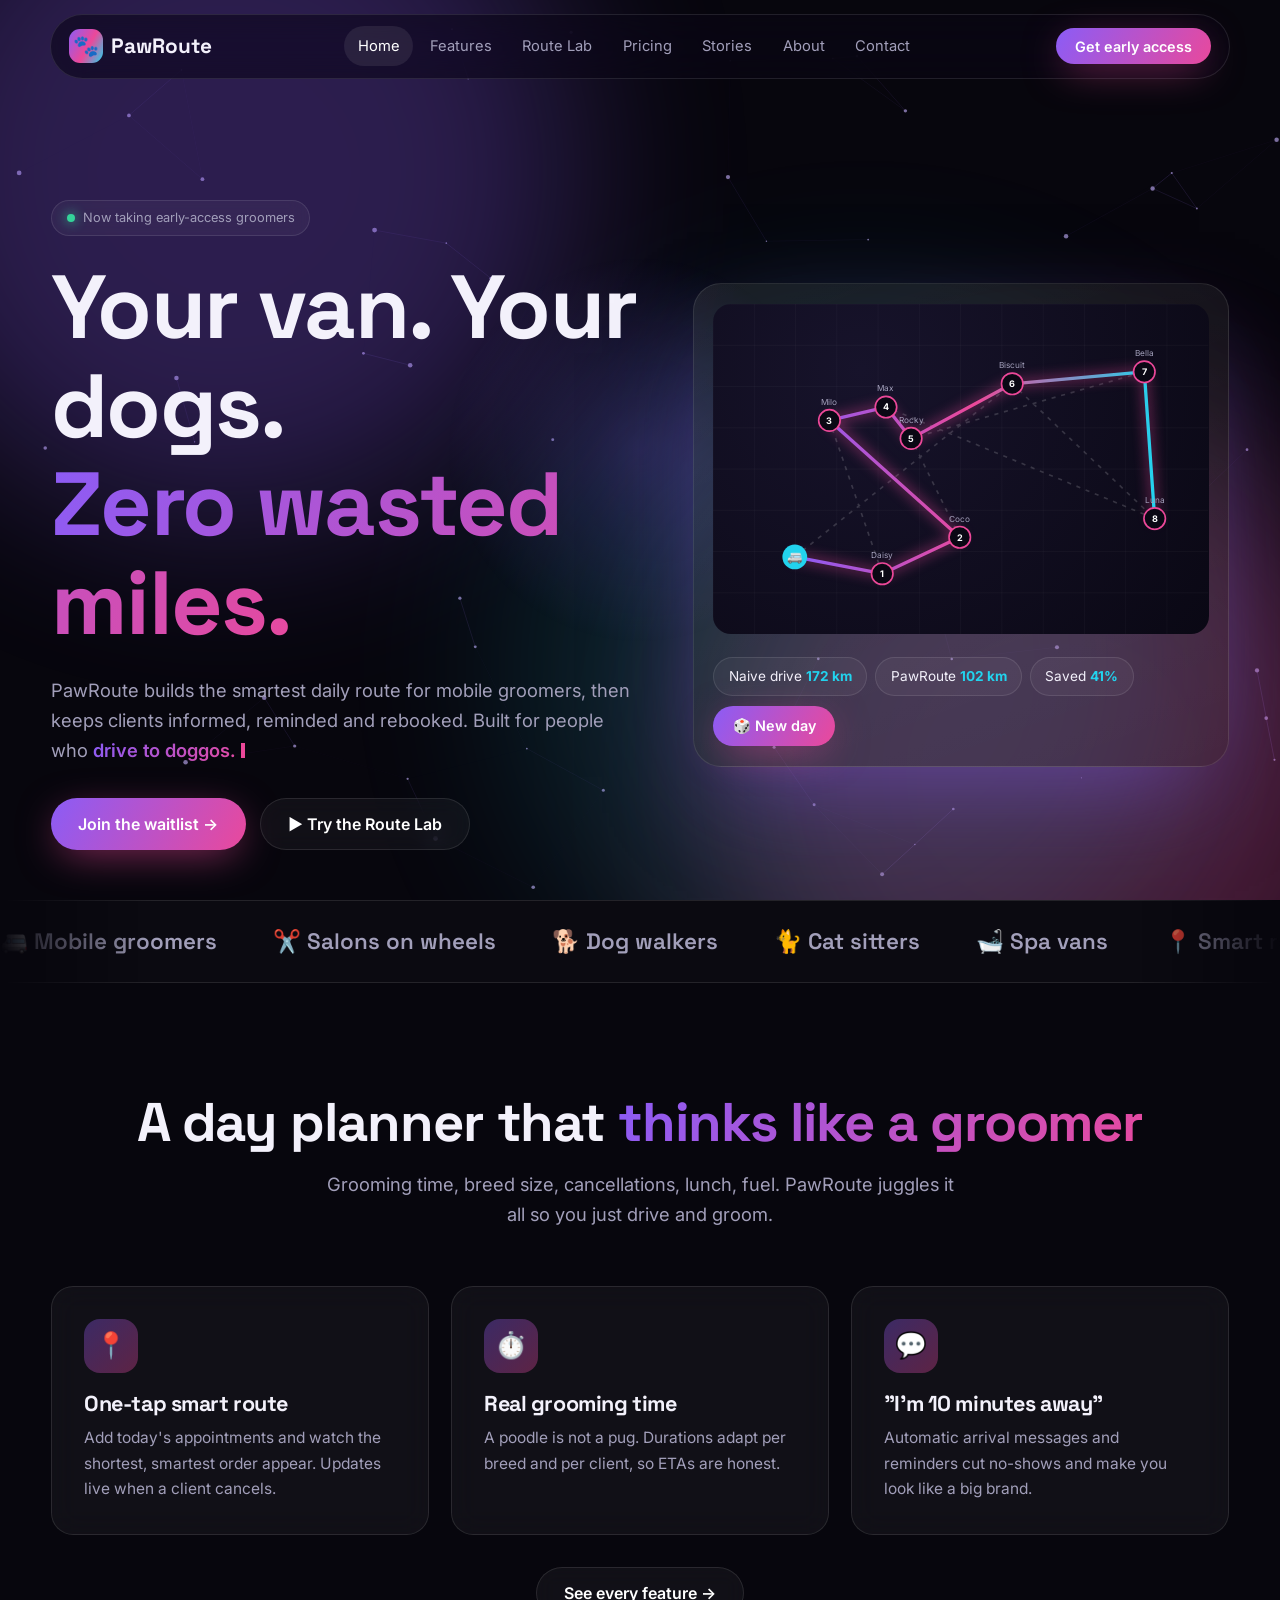
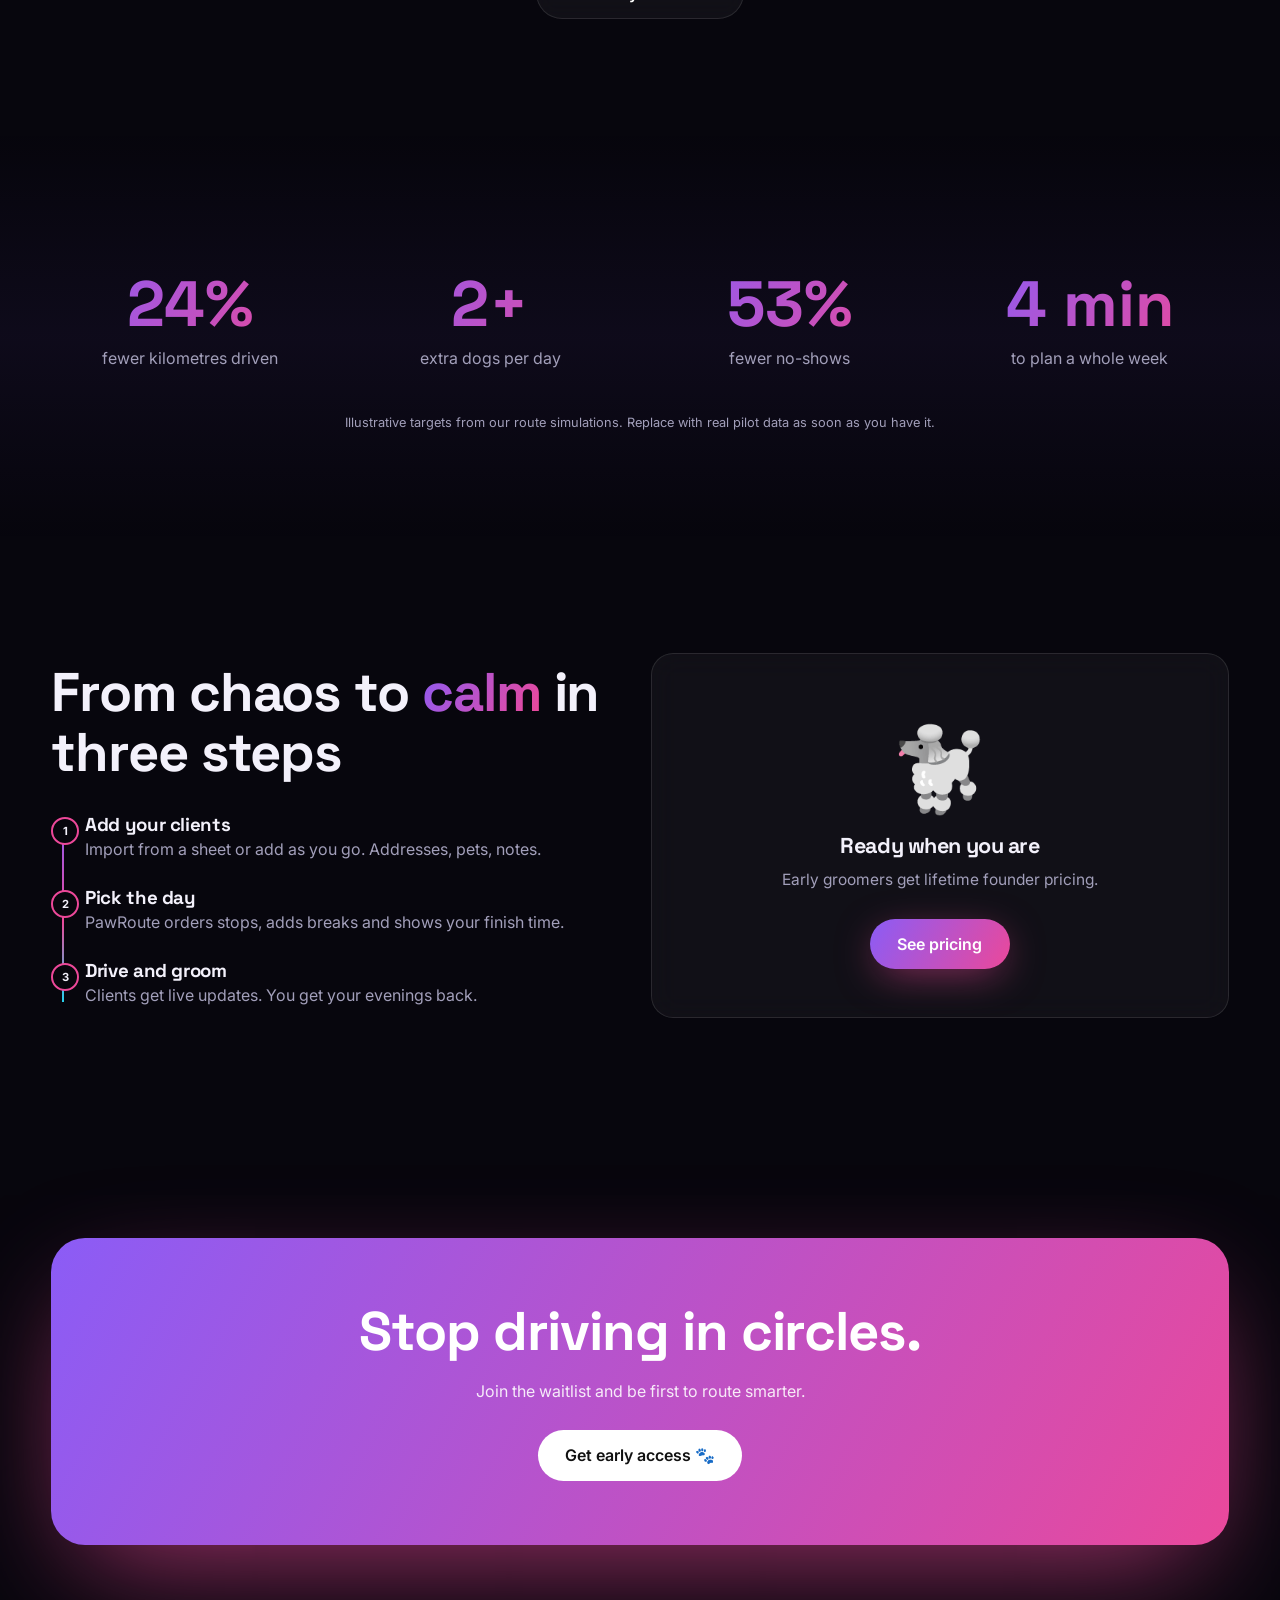
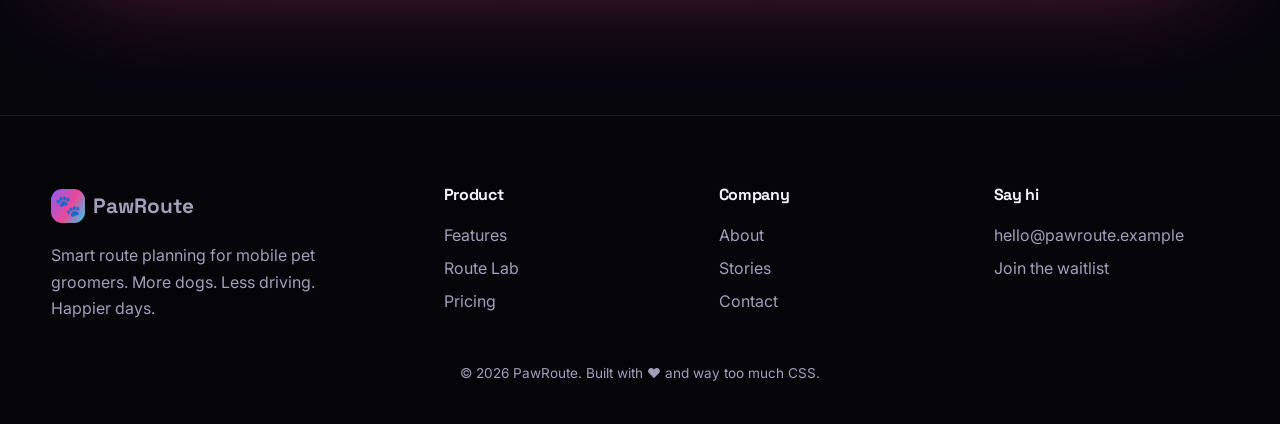
==== commit beb6d8c2: "Add files via upload" ====
--- a/index.html
+++ b/index.html
@@ -1,447 +1,73 @@
-<!DOCTYPE html>
-<html lang="en">
-<head>
-  <meta charset="UTF-8">
-  <meta name="viewport" content="width=device-width, initial-scale=1.0">
-  <title>PawRoute | Pet Discovery, Ethical Adoption & Gentle Grooming in Estonia</title>
-  <meta name="description" content="PawRoute is Estonia's premier pet discovery, ethical adoption, and gentle grooming portal in Tallinn. Browse vetted rescue dogs, cats, and small pets.">
-  
-  <!-- Google Fonts: Plus Jakarta Sans -->
-  <link rel="preconnect" href="https://fonts.googleapis.com">
-  <link rel="preconnect" href="https://fonts.gstatic.com" crossorigin>
-  <link href="https://fonts.googleapis.com/css2?family=Plus+Jakarta+Sans:wght@400;500;600;700;800&display=swap" rel="stylesheet">
-  
-  <!-- Site Stylesheet -->
-  <link rel="stylesheet" href="styles.css?v=2.1">
-</head>
-<body>
-
-  <!-- Top Demo Banner -->
-  <div class="demo-top-bar" role="status">
-    <div class="container">
-      <span>🐾 <strong>Interactive Demo Active</strong> — This is an interactive prototype for pet discovery, adoption matching & grooming in Estonia. All adoption requests and salon bookings are simulations.</span>
-    </div>
-  </div>
-
-  <!-- Site Header -->
-  <header class="site-header" id="site-header">
-    <div class="container">
-      <nav class="nav-wrap" aria-label="Main Navigation">
-        <!-- Logo -->
-        <a href="index.html" class="logo" aria-label="PawRoute Homepage">
-          <div class="logo-icon" aria-hidden="true">🐾</div>
-          <div class="logo-text">
-            PawRoute<span>.ee</span>
-            <small class="logo-subline">Adopt & Care • Tallinn</small>
-          </div>
-        </a>
-
-        <!-- Desktop Navigation Links -->
-        <ul class="nav-links" id="nav-links">
-          <li><a href="index.html" class="active">Home</a></li>
-          <li><a href="adopt.html">Find Pets</a></li>
-          <li><a href="favourites.html">Favourites</a></li>
-          <li><a href="services.html">Grooming & Spa</a></li>
-          <li><a href="about.html">About & FAQ</a></li>
-          <li><a href="contact.html">Contact</a></li>
-        </ul>
-
-        <!-- Right Header Actions -->
-        <div class="header-actions">
-          <a href="favourites.html" class="nav-fav-btn" id="nav-fav-btn" aria-label="View saved favourite pets">
-            <span class="nav-fav-icon" aria-hidden="true">❤️</span>
-            <span class="nav-fav-text">Favourites</span>
-            <span class="nav-fav-badge" id="nav-fav-count">0</span>
-          </a>
-
-          <a href="adopt.html" class="nav-cta-btn">Adopt a Pet</a>
-
-          <button type="button" class="mobile-toggle" id="mobile-menu-btn" aria-label="Toggle navigation menu" aria-expanded="false">
-            ☰
-          </button>
-        </div>
-      </nav>
-    </div>
-  </header>
-
-  <!-- Hero Section -->
-  <section class="hero-section" id="hero">
-    <div class="container">
-      <div class="hero-grid">
-        <!-- Left Hero Content -->
-        <div class="hero-content">
-          <div class="hero-tag">
-            <span class="flag-icon" aria-hidden="true">🇪🇪</span> Estonia's Ethical Pet Discovery & Wellness Hub
-          </div>
-          <h1 class="hero-title">Find Your Forever Friend. <em>Cherish Them for Life.</em></h1>
-          <p class="hero-subtitle">
-            Compassionate pet adoption and gentle, fear-free grooming under one roof in Tallinn. Browse vetted rescue dogs, cats, and small pets waiting for a loving home across Estonia.
-          </p>
-
-          <div class="hero-actions">
-            <a href="adopt.html" class="btn-primary">
-              <span>🐾 Browse Adoptable Pets</span>
-            </a>
-            <a href="services.html" class="btn-secondary">
-              <span>🧼 View Grooming Spa</span>
-            </a>
-          </div>
-
-          <!-- Hero Highlights / Trust Stats -->
-          <div class="hero-stats">
-            <div class="stat-item">
-              <h4>12+</h4>
-              <p>Adoptable companions</p>
-            </div>
-            <div class="stat-item">
-              <h4>100%</h4>
-              <p>Vet-checked & chipped</p>
-            </div>
-            <div class="stat-item">
-              <h4>Tallinn</h4>
-              <p>Central salon & partner hub</p>
-            </div>
-          </div>
-        </div>
-
-        <!-- Right Hero Visual Card: Featured Pet of the Week -->
-        <div class="hero-visual">
-          <div class="hero-visual-card featured-hero-card" id="featured-hero-card">
-            <div class="featured-ribbon">⭐ Pet of the Week</div>
-            <div class="hero-pet-image-wrap">
-              <img src="https://images.unsplash.com/photo-1552053831-71594a27632d?auto=format&fit=crop&w=900&q=80" alt="Luna - Golden Retriever Mix" class="hero-pet-img" id="hero-pet-img" loading="eager">
-              <span class="hero-pet-badge" id="hero-pet-status">🟢 Available for Adoption</span>
-              <button type="button" class="hero-fav-btn card-fav-btn" id="hero-pet-fav-btn" aria-label="Save Luna to favourites" data-pet-id="pet-luna-golden">
-                <span class="heart-icon">🤍</span>
-              </button>
-            </div>
-
-            <div class="hero-pet-info">
-              <div class="hero-pet-meta">
-                <div>
-                  <h3 class="hero-pet-name" id="hero-pet-name">Luna</h3>
-                  <p class="hero-pet-sub" id="hero-pet-sub">Golden Retriever Mix • 2 years • Female</p>
-                </div>
-                <div class="hero-pet-location">📍 Tallinn, EE</div>
-              </div>
-
-              <p class="hero-pet-snippet" id="hero-pet-snippet">
-                "Gentle soul with a heart of gold. Loves seaside walks in Pirita, belly rubs, and playing fetch. Wonderful with children."
-              </p>
-
-              <div class="hero-pet-tags" id="hero-pet-tags">
-                <span class="pill-tag">Gentle</span>
-                <span class="pill-tag">Kid-Friendly</span>
-                <span class="pill-tag">Leash Trained</span>
-              </div>
-
-              <div class="hero-pet-action-row">
-                <button type="button" class="btn-meet-pet" id="hero-meet-btn" data-pet-id="pet-luna-golden">
-                  Meet Luna →
-                </button>
-                <div class="hero-fee-note">
-                  <span>Adoption fee: <strong>€65</strong></span>
-                  <small>incl. EU passport & chip</small>
-                </div>
-              </div>
-            </div>
-          </div>
-        </div>
-      </div>
-    </div>
-  </section>
-
-  <!-- Section: Featured Adoptable Pets Spotlight -->
-  <section class="section-pad">
-    <div class="container">
-      <div class="home-section-head-split">
-        <div class="section-head-text">
-          <span class="section-tag">Featured Rescues</span>
-          <h2 class="section-title">Companions Waiting for a Home</h2>
-          <p class="section-subtitle">
-            Every rescue is vet-checked, microchipped, vaccinated, and socialized. Browse our featured companions below or view the full catalog.
-          </p>
-        </div>
-        <a href="adopt.html" class="btn-view-all-link">
-          Browse All 12 Pets →
-        </a>
-      </div>
-
-      <!-- Spotlight Pet Grid (Rendered by JS) -->
-      <div class="pets-grid" id="home-spotlight-grid">
-        <!-- Rendered by app.js -->
-      </div>
-    </div>
-  </section>
-
-  <!-- Section: Grooming & Wellness Highlights -->
-  <section class="section-pad-alt">
-    <div class="container">
-      <div class="home-section-head-split">
-        <div class="section-head-text">
-          <span class="section-tag">Fear-Free Salon Care</span>
-          <h2 class="section-title">Gentle Grooming Packages</h2>
-          <p class="section-subtitle">
-            Transparent pricing in Euros (€). From breed haircuts to hypoallergenic hydrobaths, we keep every pet relaxed and healthy.
-          </p>
-        </div>
-        <a href="services.html" class="btn-view-all-link">
-          View All Packages & Prices →
-        </a>
-      </div>
-
-      <!-- Spotlight Services Grid (Rendered by JS) -->
-      <div class="services-grid" id="home-services-grid">
-        <!-- Rendered by app.js -->
-      </div>
-    </div>
-  </section>
-
-  <!-- Section: How PawRoute Works -->
-  <section class="section-pad">
-    <div class="container">
-      <div class="section-head">
-        <span class="section-tag">Stress-Free Process</span>
-        <h2 class="section-title">How PawRoute Works</h2>
-        <p class="section-subtitle">
-          From finding your match to caring for their coat for years to come — here is our straightforward process.
-        </p>
-      </div>
-
-      <div class="steps-grid">
-        <div class="step-card">
-          <div class="step-number">1</div>
-          <div class="step-icon">🔎</div>
-          <h3 class="step-title">Discover & Match</h3>
-          <p class="step-desc">
-            Browse verified pet profiles, filter by lifestyle and home environment, and save your favourite candidates with one click.
-          </p>
-        </div>
-
-        <div class="step-card">
-          <div class="step-number">2</div>
-          <div class="step-icon">📋</div>
-          <h3 class="step-title">Submit Inquiry</h3>
-          <p class="step-desc">
-            Fill out a simple matching questionnaire. In production, our shelter coordinators review your home setup within 48 hours.
-          </p>
-        </div>
-
-        <div class="step-card">
-          <div class="step-number">3</div>
-          <div class="step-icon">🤝</div>
-          <h3 class="step-title">Meet & Greet</h3>
-          <p class="step-desc">
-            Schedule a calm 1-on-1 visit at our Tallinn partner facility to spend time together and ensure a perfect personality bond.
-          </p>
-        </div>
-
-        <div class="step-card">
-          <div class="step-number">4</div>
-          <div class="step-icon">🏡</div>
-          <h3 class="step-title">Welcome Home & Care</h3>
-          <p class="step-desc">
-            Finalize adoption with an EU passport & microchip transfer, then book fear-free grooming checkups to keep them happy!
-          </p>
-        </div>
-      </div>
-    </div>
-  </section>
-
-  <!-- Section: Trust Pillars -->
-  <section class="section-pad-alt">
-    <div class="container">
-      <div class="section-head">
-        <span class="section-tag">Our Care Philosophy</span>
-        <h2 class="section-title">Why Pet Owners Trust PawRoute</h2>
-        <p class="section-subtitle">
-          Ethical rehoming standards and fear-free grooming crafted with high Nordic care in Tallinn.
-        </p>
-      </div>
-
-      <div class="pillars-grid">
-        <div class="pillar-card">
-          <span class="pillar-icon">💚</span>
-          <h4 class="pillar-title">Fear-Free Certified</h4>
-          <p class="pillar-desc">We never rush. Whether acclimatizing a rescue pet or grooming a sensitive senior, patience comes first.</p>
-        </div>
-        <div class="pillar-card">
-          <span class="pillar-icon">🧴</span>
-          <h4 class="pillar-title">Organic & Pure Shampoos</h4>
-          <p class="pillar-desc">Only paraben-free, hypoallergenic botanical balms designed for harsh northern winter and summer coat changes.</p>
-        </div>
-        <div class="pillar-card">
-          <span class="pillar-icon">🤝</span>
-          <h4 class="pillar-title">Ethical Rescue Network</h4>
-          <p class="pillar-desc">Partnered with trusted Estonian shelters across Harju County to ensure transparent medical records and loving placements.</p>
-        </div>
-        <div class="pillar-card">
-          <span class="pillar-icon">💶</span>
-          <h4 class="pillar-title">Transparent Estonian Rates</h4>
-          <p class="pillar-desc">No hidden fees. Every service package and adoption contribution is clearly stated in Euros (€).</p>
-        </div>
-      </div>
-    </div>
-  </section>
-
-  <!-- Site Footer -->
-  <footer class="site-footer">
-    <div class="container">
-      <div class="footer-top">
-        <div class="footer-brand">
-          <div class="footer-logo">
-            <span>🐾</span> PawRoute
-          </div>
-          <p>
-            Gentle pet grooming, ethical adoption discovery, and lifetime wellness for dogs, cats, and small pets in Estonia.
-          </p>
-          <div class="footer-badge-list">
-            <span class="footer-mini-badge">🇪🇪 Tallinn, Estonia</span>
-            <span class="footer-mini-badge">EUR (€)</span>
-          </div>
-        </div>
-
-        <div class="footer-col">
-          <h4>Adopt a Companion</h4>
-          <ul class="footer-links">
-            <li><a href="adopt.html">Browse Adoptable Pets</a></li>
-            <li><a href="favourites.html">My Saved Favourites</a></li>
-            <li><a href="about.html#adoption-process">Adoption Guidelines</a></li>
-          </ul>
-        </div>
-
-        <div class="footer-col">
-          <h4>Grooming & Salon</h4>
-          <ul class="footer-links">
-            <li><a href="services.html">Services & Pricing</a></li>
-            <li><a href="booking.html">Demo Appointment Form</a></li>
-            <li><a href="about.html">Care Promise & FAQ</a></li>
-            <li><a href="contact.html">Location & Hours</a></li>
-          </ul>
-        </div>
-
-        <div class="footer-col">
-          <h4>Website Information</h4>
-          <p style="font-size: 0.84rem; color: #A9BCB4; line-height: 1.5; margin-bottom: 12px;">
-            Open <code>data/pets.js</code> to add pets or <code>data/services.js</code> to edit grooming prices in plain English.
-          </p>
-          <span class="footer-demo-tag">Prototype Version 2.1 (Multi-Page Experience)</span>
-        </div>
-      </div>
-
-      <div class="footer-bottom">
-        <div>
-          © 2026 PawRoute Pet Grooming & Adoption. All rights reserved. [Business Placeholder].
-        </div>
-        <div class="footer-demo-tag">
-          Interactive Simulation Only — No Real Legal Adoptions or Transactions Processed
-        </div>
-      </div>
-    </div>
-  </footer>
-
-  <!-- Pet Detail Modal -->
-  <div class="pet-modal-overlay" id="pet-detail-modal" role="dialog" aria-modal="true" aria-labelledby="pet-modal-title" tabindex="-1">
-    <div class="pet-modal-card">
-      <button type="button" class="modal-close-btn" id="btn-close-pet-modal" aria-label="Close modal">✕</button>
-      <div class="pet-modal-body" id="pet-modal-content"></div>
-    </div>
-  </div>
-
-  <!-- Demo Adoption Application Modal -->
-  <div class="demo-modal-overlay" id="adoption-modal" role="dialog" aria-modal="true" aria-labelledby="adoption-modal-title" tabindex="-1">
-    <div class="demo-modal-card adoption-modal-card">
-      <button type="button" class="modal-close-btn" id="btn-close-adoption-modal" aria-label="Close modal">✕</button>
-      <div id="adoption-form-wrap">
-        <span class="modal-demo-badge">Interactive Demo Application</span>
-        <h3 class="modal-header-title" id="adoption-modal-title">Adopt <span id="adopt-modal-pet-name">Pet</span></h3>
-        <p class="modal-header-desc">
-          Test our adoption inquiry simulation. Submitting renders a visual demonstration receipt.
-        </p>
-
-        <div class="adopt-pet-strip" id="adopt-pet-strip">
-          <img src="" alt="" id="adopt-strip-img" class="adopt-strip-img">
-          <div>
-            <h4 id="adopt-strip-name">Pet Name</h4>
-            <p id="adopt-strip-details">Breed • Age • Location</p>
-            <span class="adopt-strip-fee" id="adopt-strip-fee">Adoption Fee: €65</span>
-          </div>
-        </div>
-
-        <form id="demo-adoption-form" class="adoption-form">
-          <input type="hidden" id="adopt-pet-id" value="">
-          <div class="form-layout-grid">
-            <div class="form-group">
-              <label for="adopt-applicant-name">Your Full Name *</label>
-              <input type="text" id="adopt-applicant-name" class="form-input" placeholder="e.g. Kaspar Mägi" required>
-            </div>
-            <div class="form-group">
-              <label for="adopt-applicant-phone">Phone Number * <span class="hint">(Estonian +372)</span></label>
-              <input type="tel" id="adopt-applicant-phone" class="form-input" placeholder="+372 5XXX XXXX" required>
-            </div>
-            <div class="form-group">
-              <label for="adopt-applicant-email">Email Address *</label>
-              <input type="email" id="adopt-applicant-email" class="form-input" placeholder="kaspar@example.ee" required>
-            </div>
-            <div class="form-group">
-              <label for="adopt-home-type">Housing Setup *</label>
-              <select id="adopt-home-type" class="form-select" required>
-                <option value="Apartment with Balcony">Apartment</option>
-                <option value="House with Fenced Yard">House with Fenced Yard</option>
-                <option value="House without Fence">House without Fence</option>
-                <option value="Rural / Farmstead">Rural / Farmstead</option>
-              </select>
-            </div>
-            <div class="form-group form-full-width">
-              <label for="adopt-experience">Experience with Pets *</label>
-              <select id="adopt-experience" class="form-select" required>
-                <option value="First-time pet owner">First-time pet parent</option>
-                <option value="Have owned pets before">Experienced pet parent</option>
-                <option value="Currently have pets in home">Current pet guardian</option>
-              </select>
-            </div>
-            <div class="form-group form-full-width">
-              <label for="adopt-applicant-notes">Tell us about your home & routine</label>
-              <textarea id="adopt-applicant-notes" class="form-textarea" placeholder="Hours pet will be alone, garden details, family members..."></textarea>
-            </div>
-          </div>
-          <div class="form-footer-actions">
-            <div class="form-security-note">🔒 <span>Interactive demonstration — inputs reset upon receipt preview.</span></div>
-            <button type="submit" class="btn-submit-booking">🚀 Submit Demo Application</button>
-          </div>
-        </form>
-      </div>
-
-      <div id="adoption-receipt-wrap" style="display: none;">
-        <span class="modal-demo-badge">Demo Mode Simulation</span>
-        <h3 class="modal-header-title">Adoption Inquiry Preview Generated!</h3>
-        <p class="modal-header-desc">Here is what the applicant and partner shelter would review in production:</p>
-        <div class="modal-receipt-box">
-          <div class="receipt-row"><span class="receipt-label">Application Ref:</span><span class="receipt-val" id="adopt-receipt-ref">ADOPT-EST-0000</span></div>
-          <div class="receipt-row"><span class="receipt-label">Chosen Pet:</span><span class="receipt-val" id="adopt-receipt-pet">Luna</span></div>
-          <div class="receipt-row"><span class="receipt-label">Applicant:</span><span class="receipt-val" id="adopt-receipt-applicant">Kaspar</span></div>
-          <div class="receipt-row"><span class="receipt-label">Housing:</span><span class="receipt-val" id="adopt-receipt-housing">Apartment</span></div>
-          <div class="receipt-row"><span class="receipt-label">Adoption Fee:</span><span class="receipt-val" id="adopt-receipt-fee">€65</span></div>
-        </div>
-        <div class="modal-checklist-box">
-          <h5>Next Steps in a Real Adoption Process:</h5>
-          <ul>
-            <li>Shelter team reviews lifestyle suitability within 48 hours.</li>
-            <li>1-on-1 Meet & Greet arranged at our Tallinn partner rescue facility.</li>
-            <li>Formal transfer of Estonian microchip registry and EU Pet Passport.</li>
-          </ul>
-        </div>
-        <button type="button" class="btn-close-modal" id="btn-close-adoption-receipt">Close Preview & Continue</button>
-      </div>
-    </div>
-  </div>
-
-  <!-- Toast Notification Container -->
-  <div class="toast-container" id="toast-container" aria-live="polite"></div>
-
-  <!-- Scripts -->
-  <script src="data/services.js?v=2.1"></script>
-  <script src="data/pets.js?v=2.1"></script>
-  <script src="app.js?v=2.1"></script>
-</body>
-</html>
+<!doctype html>
+<html lang="en">
+<head>
+<meta charset="utf-8">
+<meta name="viewport" content="width=device-width,initial-scale=1">
+<title>PawRoute — Smart routes for mobile pet groomers</title>
+<meta name="description" content="PawRoute plans the perfect day for mobile pet groomers: fewer kilometres, more dogs, happier clients.">
+<link rel="preconnect" href="https://fonts.googleapis.com">
+<link href="https://fonts.googleapis.com/css2?family=Inter:wght@400;500;600&family=Space+Grotesk:wght@500;700&display=swap" rel="stylesheet">
+<link rel="stylesheet" href="style.css">
+</head>
+<body>
+
+<header class="hero"><div class="wrap hero-grid">
+  <div>
+    <span class="eyebrow rv"><b></b> Now taking early-access groomers</span>
+    <h1 class="rv d1">Your van. Your dogs.<br><span class="grad">Zero wasted miles.</span></h1>
+    <p class="lead rv d2">PawRoute builds the smartest daily route for mobile groomers, then keeps clients informed, reminded and rebooked. Built for people who
+      <span class="grad" style="font-weight:600"><span id="typed" data-words='["drive to doggos.","groom for a living.","hate traffic.","love clean paws."]'></span><span class="caret"></span></span></p>
+    <div class="cta-row rv d3">
+      <a href="contact.html" class="btn">Join the waitlist →</a>
+      <a href="routes.html" class="btn ghost">▶ Try the Route Lab</a>
+    </div>
+  </div>
+  <div class="demo rv d2">
+    <svg id="route-svg" viewBox="0 0 600 400" data-stops="8" aria-label="Animated route optimisation demo"></svg>
+    <div class="bar"><div id="demo-stats" style="display:flex;gap:8px;flex-wrap:wrap"></div><button class="btn" id="shuffle">🎲 New day</button></div>
+  </div>
+</div></header>
+
+<div class="marquee"><div>
+  <span>🚐 Mobile groomers</span><span>✂️ Salons on wheels</span><span>🐕 Dog walkers</span><span>🐈 Cat sitters</span><span>🛁 Spa vans</span><span>📍 Smart routing</span><span>⏰ Auto reminders</span><span>💬 Client updates</span>
+  <span>🚐 Mobile groomers</span><span>✂️ Salons on wheels</span><span>🐕 Dog walkers</span><span>🐈 Cat sitters</span><span>🛁 Spa vans</span><span>📍 Smart routing</span><span>⏰ Auto reminders</span><span>💬 Client updates</span>
+</div></div>
+
+<section><div class="wrap">
+  <div class="center rv"><h2>A day planner that <span class="grad">thinks like a groomer</span></h2>
+  <p class="lead">Grooming time, breed size, cancellations, lunch, fuel. PawRoute juggles it all so you just drive and groom.</p></div>
+  <div class="grid g3" style="margin-top:3.5rem">
+    <div class="card rv"><div class="ic">📍</div><h3>One-tap smart route</h3><p>Add today's appointments and watch the shortest, smartest order appear. Updates live when a client cancels.</p></div>
+    <div class="card rv d1"><div class="ic">⏱️</div><h3>Real grooming time</h3><p>A poodle is not a pug. Durations adapt per breed and per client, so ETAs are honest.</p></div>
+    <div class="card rv d2"><div class="ic">💬</div><h3>"I'm 10 minutes away"</h3><p>Automatic arrival messages and reminders cut no-shows and make you look like a big brand.</p></div>
+  </div>
+  <p class="center rv" style="margin-top:2rem"><a href="features.html" class="btn ghost">See every feature →</a></p>
+</div></section>
+
+<section style="background:linear-gradient(180deg,transparent,rgba(139,92,246,.06),transparent)"><div class="wrap">
+  <div class="grid g4">
+    <div class="stat rv"><div class="num grad" data-count="27" data-suffix="%">0</div><p>fewer kilometres driven</p></div>
+    <div class="stat rv d1"><div class="num grad" data-count="2" data-suffix="+">0</div><p>extra dogs per day</p></div>
+    <div class="stat rv d2"><div class="num grad" data-count="60" data-suffix="%">0</div><p>fewer no-shows</p></div>
+    <div class="stat rv d3"><div class="num grad" data-count="5" data-suffix=" min">0</div><p>to plan a whole week</p></div>
+  </div>
+  <p class="center" style="color:var(--muted);font-size:.8rem;margin-top:1rem">Illustrative targets from our route simulations. Replace with real pilot data as soon as you have it.</p>
+</div></section>
+
+<section><div class="wrap grid g2" style="align-items:center">
+  <div class="rv"><h2>From chaos to <span class="grad">calm</span> in three steps</h2>
+    <div class="steps" style="margin-top:2rem">
+      <div class="step" data-n="1"><h3>Add your clients</h3><p style="color:var(--muted)">Import from a sheet or add as you go. Addresses, pets, notes.</p></div>
+      <div class="step" data-n="2"><h3>Pick the day</h3><p style="color:var(--muted)">PawRoute orders stops, adds breaks and shows your finish time.</p></div>
+      <div class="step" data-n="3"><h3>Drive and groom</h3><p style="color:var(--muted)">Clients get live updates. You get your evenings back.</p></div>
+    </div></div>
+  <div class="card rv d1 center" style="padding:3rem"><div style="font-size:5rem">🐩</div><h3>Ready when you are</h3><p>Early groomers get lifetime founder pricing.</p><br><a href="pricing.html" class="btn">See pricing</a></div>
+</div></section>
+
+<section><div class="wrap"><div class="band rv">
+  <h2>Stop driving in circles.</h2><p>Join the waitlist and be first to route smarter.</p><a href="contact.html" class="btn">Get early access 🐾</a>
+</div></div></section>
+
+<script src="script.js"></script>
+</body>
+</html>
--- a/style.css
+++ b/style.css
@@ -0,0 +1,162 @@
+/* ============ PawRoute — shared styles ============ */
+:root{
+  --bg:#07060d; --bg2:#0d0b18; --card:rgba(255,255,255,.045); --line:rgba(255,255,255,.1);
+  --text:#f3f1fb; --muted:#a29fba;
+  --a:#8b5cf6; --b:#ec4899; --c:#22d3ee; --d:#facc15;
+  --grad:linear-gradient(120deg,var(--a),var(--b) 55%,var(--c));
+  --r:22px; --ease:cubic-bezier(.2,.8,.2,1);
+}
+*{box-sizing:border-box;margin:0;padding:0}
+html{scroll-behavior:smooth}
+body{font-family:'Inter',system-ui,sans-serif;background:var(--bg);color:var(--text);line-height:1.65;overflow-x:hidden;-webkit-font-smoothing:antialiased}
+h1,h2,h3,h4{font-family:'Space Grotesk',sans-serif;line-height:1.1;letter-spacing:-.02em}
+a{color:inherit;text-decoration:none}
+a:focus-visible,button:focus-visible,summary:focus-visible{outline:3px solid var(--c);outline-offset:4px}
+img,svg{max-width:100%}
+::selection{background:var(--b);color:#fff}
+::-webkit-scrollbar{width:10px}::-webkit-scrollbar-track{background:var(--bg)}::-webkit-scrollbar-thumb{background:var(--grad);border-radius:10px}
+
+/* background layers */
+#fx{position:fixed;inset:0;z-index:-3;pointer-events:none}
+.aurora{position:fixed;inset:0;z-index:-2;pointer-events:none;overflow:hidden}
+.aurora i{position:absolute;width:55vmax;height:55vmax;border-radius:50%;filter:blur(90px);opacity:.28;animation:float 22s ease-in-out infinite}
+.aurora i:nth-child(1){background:var(--a);top:-20%;left:-10%}
+.aurora i:nth-child(2){background:var(--b);bottom:-25%;right:-10%;animation-delay:-8s}
+.aurora i:nth-child(3){background:var(--c);top:35%;left:40%;opacity:.14;animation-delay:-15s}
+@keyframes float{50%{transform:translate(8vw,-6vh) scale(1.15) rotate(25deg)}}
+.glow{position:fixed;width:420px;height:420px;border-radius:50%;pointer-events:none;z-index:-1;
+  background:radial-gradient(circle,rgba(139,92,246,.22),transparent 65%);transform:translate(-50%,-50%);left:50%;top:50%;transition:opacity .3s}
+.progress{position:fixed;top:0;left:0;height:3px;width:0;background:var(--grad);z-index:200}
+
+/* layout */
+.wrap{width:min(1180px,92%);margin:auto}
+section{padding:110px 0;position:relative}
+.eyebrow{display:inline-flex;gap:.5rem;align-items:center;padding:.4rem .9rem;border:1px solid var(--line);border-radius:99px;background:var(--card);font-size:.8rem;color:var(--muted);backdrop-filter:blur(10px)}
+.eyebrow b{width:8px;height:8px;border-radius:50%;background:#34d399;box-shadow:0 0 12px #34d399;animation:pulse 1.8s infinite}
+@keyframes pulse{50%{transform:scale(1.6);opacity:.5}}
+.grad{background:var(--grad);-webkit-background-clip:text;background-clip:text;color:transparent;background-size:200% auto;animation:shine 6s linear infinite}
+@keyframes shine{to{background-position:200% center}}
+h1{font-size:clamp(2.8rem,7vw,5.6rem)}
+h2{font-size:clamp(2rem,4.5vw,3.4rem);margin-bottom:1rem}
+.lead{font-size:1.15rem;color:var(--muted);max-width:640px}
+.center{text-align:center}.center .lead{margin:auto}
+
+/* nav */
+nav{position:fixed;top:14px;left:50%;transform:translateX(-50%);width:min(1180px,94%);z-index:100;display:flex;align-items:center;justify-content:space-between;
+  padding:.7rem 1.1rem;border:1px solid var(--line);border-radius:99px;background:rgba(10,8,20,.62);backdrop-filter:blur(18px) saturate(1.4);transition:.4s var(--ease)}
+nav.scrolled{background:rgba(10,8,20,.88);box-shadow:0 10px 40px rgba(0,0,0,.5)}
+.logo{font-family:'Space Grotesk';font-weight:700;font-size:1.3rem;display:flex;gap:.5rem;align-items:center}
+.logo span{display:grid;place-items:center;width:34px;height:34px;border-radius:11px;background:var(--grad);animation:wob 4s ease-in-out infinite}
+@keyframes wob{50%{transform:rotate(-12deg) scale(1.08)}}
+.links{display:flex;gap:.2rem;align-items:center}
+.links a{padding:.5rem .85rem;border-radius:99px;font-size:.92rem;color:var(--muted);transition:.25s}
+.links a:hover,.links a.active{color:#fff;background:rgba(255,255,255,.08)}
+.burger{display:none;min-width:44px;min-height:44px;border-radius:12px;background:none;border:0;color:#fff;font-size:1.6rem;line-height:1;cursor:pointer}
+
+/* buttons */
+.btn{position:relative;display:inline-flex;align-items:center;gap:.6rem;padding:.95rem 1.7rem;border-radius:99px;border:0;font:600 1rem 'Inter';color:#fff;cursor:pointer;
+  background:var(--grad);background-size:200% auto;box-shadow:0 10px 40px -8px rgba(236,72,153,.6);transition:.4s var(--ease);overflow:hidden}
+.btn:hover{background-position:right center;transform:translateY(-3px) scale(1.03);box-shadow:0 18px 50px -8px rgba(139,92,246,.8)}
+.btn.ghost{background:var(--card);border:1px solid var(--line);box-shadow:none;backdrop-filter:blur(10px)}
+.btn.ghost:hover{border-color:var(--b)}
+.btn::after{content:'';position:absolute;inset:0;background:linear-gradient(110deg,transparent 30%,rgba(255,255,255,.35),transparent 70%);transform:translateX(-120%)}
+.btn:hover::after{transform:translateX(120%);transition:.8s}
+
+/* cards */
+.grid{display:grid;gap:22px}
+.g3{grid-template-columns:repeat(auto-fit,minmax(300px,1fr))}
+.g2{grid-template-columns:repeat(auto-fit,minmax(380px,1fr))}
+.g4{grid-template-columns:repeat(auto-fit,minmax(240px,1fr))}
+.card{position:relative;padding:2rem;border-radius:var(--r);background:var(--card);border:1px solid var(--line);backdrop-filter:blur(14px);transition:transform .25s var(--ease),border-color .3s;transform-style:preserve-3d;overflow:hidden}
+.card::before{content:'';position:absolute;inset:0;background:radial-gradient(500px circle at var(--mx,50%) var(--my,0%),rgba(139,92,246,.2),transparent 45%);opacity:0;transition:.3s}
+.card:hover{border-color:rgba(236,72,153,.5)}.card:hover::before{opacity:1}
+.card .ic{width:54px;height:54px;border-radius:16px;display:grid;place-items:center;font-size:1.6rem;background:linear-gradient(135deg,rgba(139,92,246,.35),rgba(236,72,153,.35));margin-bottom:1.2rem}
+.card h3{font-size:1.35rem;margin-bottom:.6rem}
+.card p{color:var(--muted);font-size:.97rem}
+
+/* hero */
+.hero{min-height:100vh;display:flex;align-items:center;padding-top:150px}
+.hero-grid{display:grid;grid-template-columns:1.05fr .95fr;gap:50px;align-items:center}
+.hero h1{margin:1.4rem 0}
+.cta-row{display:flex;gap:14px;flex-wrap:wrap;margin-top:2rem}
+.caret{display:inline-block;width:4px;height:.85em;background:var(--b);margin-left:6px;vertical-align:-.05em;animation:blink 1s steps(2) infinite}
+@keyframes blink{50%{opacity:0}}
+.page-hero{padding:190px 0 60px}
+
+/* route demo */
+.demo{padding:1.2rem;border-radius:28px;background:linear-gradient(160deg,rgba(255,255,255,.08),rgba(255,255,255,.02));border:1px solid var(--line);box-shadow:0 40px 100px -30px rgba(139,92,246,.5)}
+.demo svg{width:100%;height:auto;border-radius:18px;background:radial-gradient(circle at 30% 20%,#17132b,#0a0814)}
+.demo .bar{display:flex;gap:10px;flex-wrap:wrap;align-items:center;justify-content:space-between;margin-top:1rem}
+.stat-pill{padding:.45rem .9rem;border-radius:99px;background:var(--card);border:1px solid var(--line);font-size:.85rem}
+.stat-pill b{color:var(--c)}
+.demo .btn{padding:.7rem 1.2rem;font-size:.9rem}
+.path-line{fill:none;stroke:url(#pg);stroke-width:4;stroke-linecap:round;stroke-linejoin:round;stroke-dasharray:2000;stroke-dashoffset:2000;animation:draw 1.8s var(--ease) forwards;filter:drop-shadow(0 0 8px #ec4899)}
+@keyframes draw{to{stroke-dashoffset:0}}
+
+/* marquee */
+.marquee{overflow:hidden;padding:26px 0;border-block:1px solid var(--line);background:rgba(255,255,255,.02);mask:linear-gradient(90deg,transparent,#000 12%,#000 88%,transparent)}
+.marquee div{display:flex;gap:3.5rem;width:max-content;animation:scroll 32s linear infinite;font:600 1.4rem 'Space Grotesk';color:var(--muted);white-space:nowrap}
+.marquee:hover div{animation-play-state:paused}
+@keyframes scroll{to{transform:translateX(-50%)}}
+
+/* stats */
+.num{font:700 clamp(2.6rem,5vw,4rem) 'Space Grotesk'}
+.stat{text-align:center;padding:1.5rem}
+.stat p{color:var(--muted)}
+
+/* steps / timeline */
+.steps{position:relative;display:grid;gap:26px;padding-left:34px}
+.steps::before{content:'';position:absolute;left:11px;top:6px;bottom:6px;width:2px;background:var(--grad)}
+.step{position:relative}
+.step::before{content:attr(data-n);position:absolute;left:-34px;top:2px;width:24px;height:24px;border-radius:50%;background:var(--bg);border:2px solid var(--b);display:grid;place-items:center;font-size:.7rem;font-weight:700}
+
+/* pricing */
+.toggle{display:inline-flex;padding:5px;border-radius:99px;background:var(--card);border:1px solid var(--line);margin:1.5rem 0 2.5rem}
+.toggle button{padding:.6rem 1.4rem;border:0;border-radius:99px;background:none;color:var(--muted);font:600 .95rem 'Inter';cursor:pointer;transition:.3s}
+.toggle button.on{background:var(--grad);color:#fff}
+.price{font:700 3.2rem 'Space Grotesk'}.price small{font-size:1rem;color:var(--muted);font-weight:400}
+.plan.pop{border-color:var(--b);box-shadow:0 0 70px -15px rgba(236,72,153,.55);transform:scale(1.03)}
+.plan ul{list-style:none;margin:1.4rem 0 2rem;display:grid;gap:.7rem;color:var(--muted)}
+.plan li::before{content:'✦ ';color:var(--c)}
+.badge{position:absolute;top:18px;right:18px;padding:.25rem .8rem;border-radius:99px;background:var(--grad);font-size:.75rem;font-weight:700}
+
+/* calculator / forms */
+label{display:block;margin:1.1rem 0 .4rem;font-weight:600;font-size:.92rem}
+input[type=range]{width:100%;accent-color:var(--b)}
+input,textarea,select{width:100%;padding:.9rem 1.1rem;border-radius:14px;border:1px solid var(--line);background:rgba(255,255,255,.04);color:#fff;font:1rem 'Inter';outline:0;transition:.3s}
+input:focus,textarea:focus,select:focus{border-color:var(--b);box-shadow:0 0 0 4px rgba(236,72,153,.15)}
+textarea{min-height:140px;resize:vertical}
+.out{font:700 2.6rem 'Space Grotesk'}
+
+/* faq */
+details{border:1px solid var(--line);border-radius:18px;padding:1.2rem 1.5rem;background:var(--card);margin-bottom:12px;transition:.3s}
+details[open]{border-color:var(--b)}
+summary{cursor:pointer;font:600 1.1rem 'Space Grotesk';list-style:none;display:flex;justify-content:space-between}
+summary::after{content:'+';font-size:1.5rem;color:var(--b);transition:.3s}
+details[open] summary::after{transform:rotate(45deg)}
+details p{color:var(--muted);margin-top:.8rem}
+
+/* cta band + footer */
+.band{padding:4rem 2rem;border-radius:34px;text-align:center;background:var(--grad);background-size:200% auto;animation:shine 8s linear infinite;box-shadow:0 40px 120px -30px rgba(236,72,153,.7)}
+.band h2{color:#fff}.band p{color:rgba(255,255,255,.88);margin-bottom:1.6rem}
+.band .btn{background:#fff;color:#111;box-shadow:none}
+footer{border-top:1px solid var(--line);padding:70px 0 40px;margin-top:60px;background:rgba(0,0,0,.25)}
+.fgrid{display:grid;grid-template-columns:1.5fr repeat(3,1fr);gap:40px}
+footer h4{margin-bottom:1rem;font-size:1rem}
+footer a{display:block;color:var(--muted);padding:.2rem 0;transition:.2s}footer a:hover{color:#fff;padding-left:6px}
+.copy{margin-top:40px;color:var(--muted);font-size:.85rem;text-align:center}
+
+/* reveal */
+.rv{opacity:0;transform:translateY(40px);filter:blur(6px);transition:1s var(--ease)}
+.rv.in{opacity:1;transform:none;filter:none}
+.d1{transition-delay:.1s}.d2{transition-delay:.2s}.d3{transition-delay:.3s}
+
+@media(max-width:900px){
+  .hero-grid,.fgrid{grid-template-columns:1fr}
+  .links{position:absolute;top:70px;left:0;right:0;max-height:calc(100vh - 100px);overflow-y:auto;overscroll-behavior:contain;flex-direction:column;align-items:stretch;background:rgba(10,8,20,.97);border:1px solid var(--line);border-radius:24px;padding:1rem;display:none;box-shadow:0 16px 40px rgba(0,0,0,.4)}
+  .links a{display:flex;min-height:44px;align-items:center;justify-content:center}
+  .links.open{display:flex}.burger{display:block}
+  .g2{grid-template-columns:1fr}.plan.pop{transform:none}
+}
+@media(max-width:600px){nav>.btn{display:none}}
+@media(prefers-reduced-motion:reduce){html{scroll-behavior:auto}*{animation:none!important;transition:none!important}.rv{opacity:1;transform:none;filter:none}#route-svg .path-line{stroke-dashoffset:0}#route-svg g{animation:none!important;opacity:1!important}}
